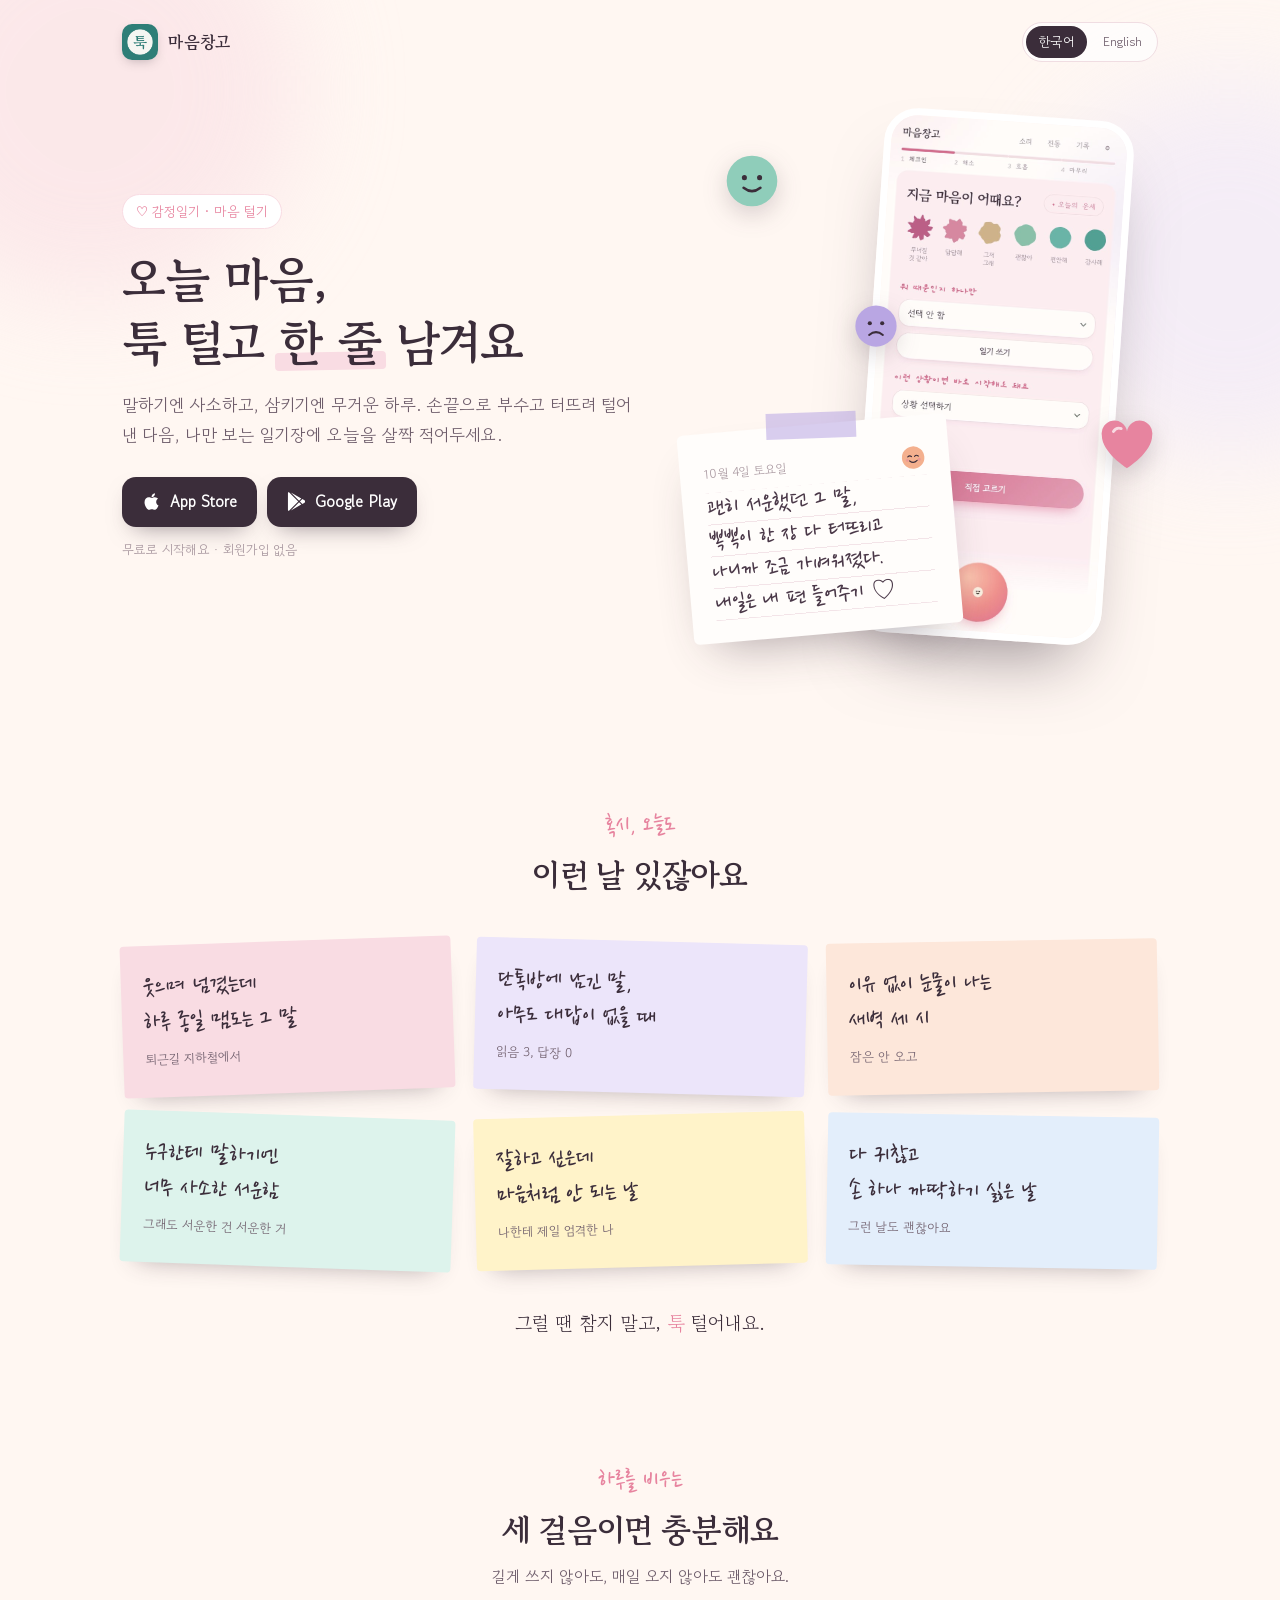
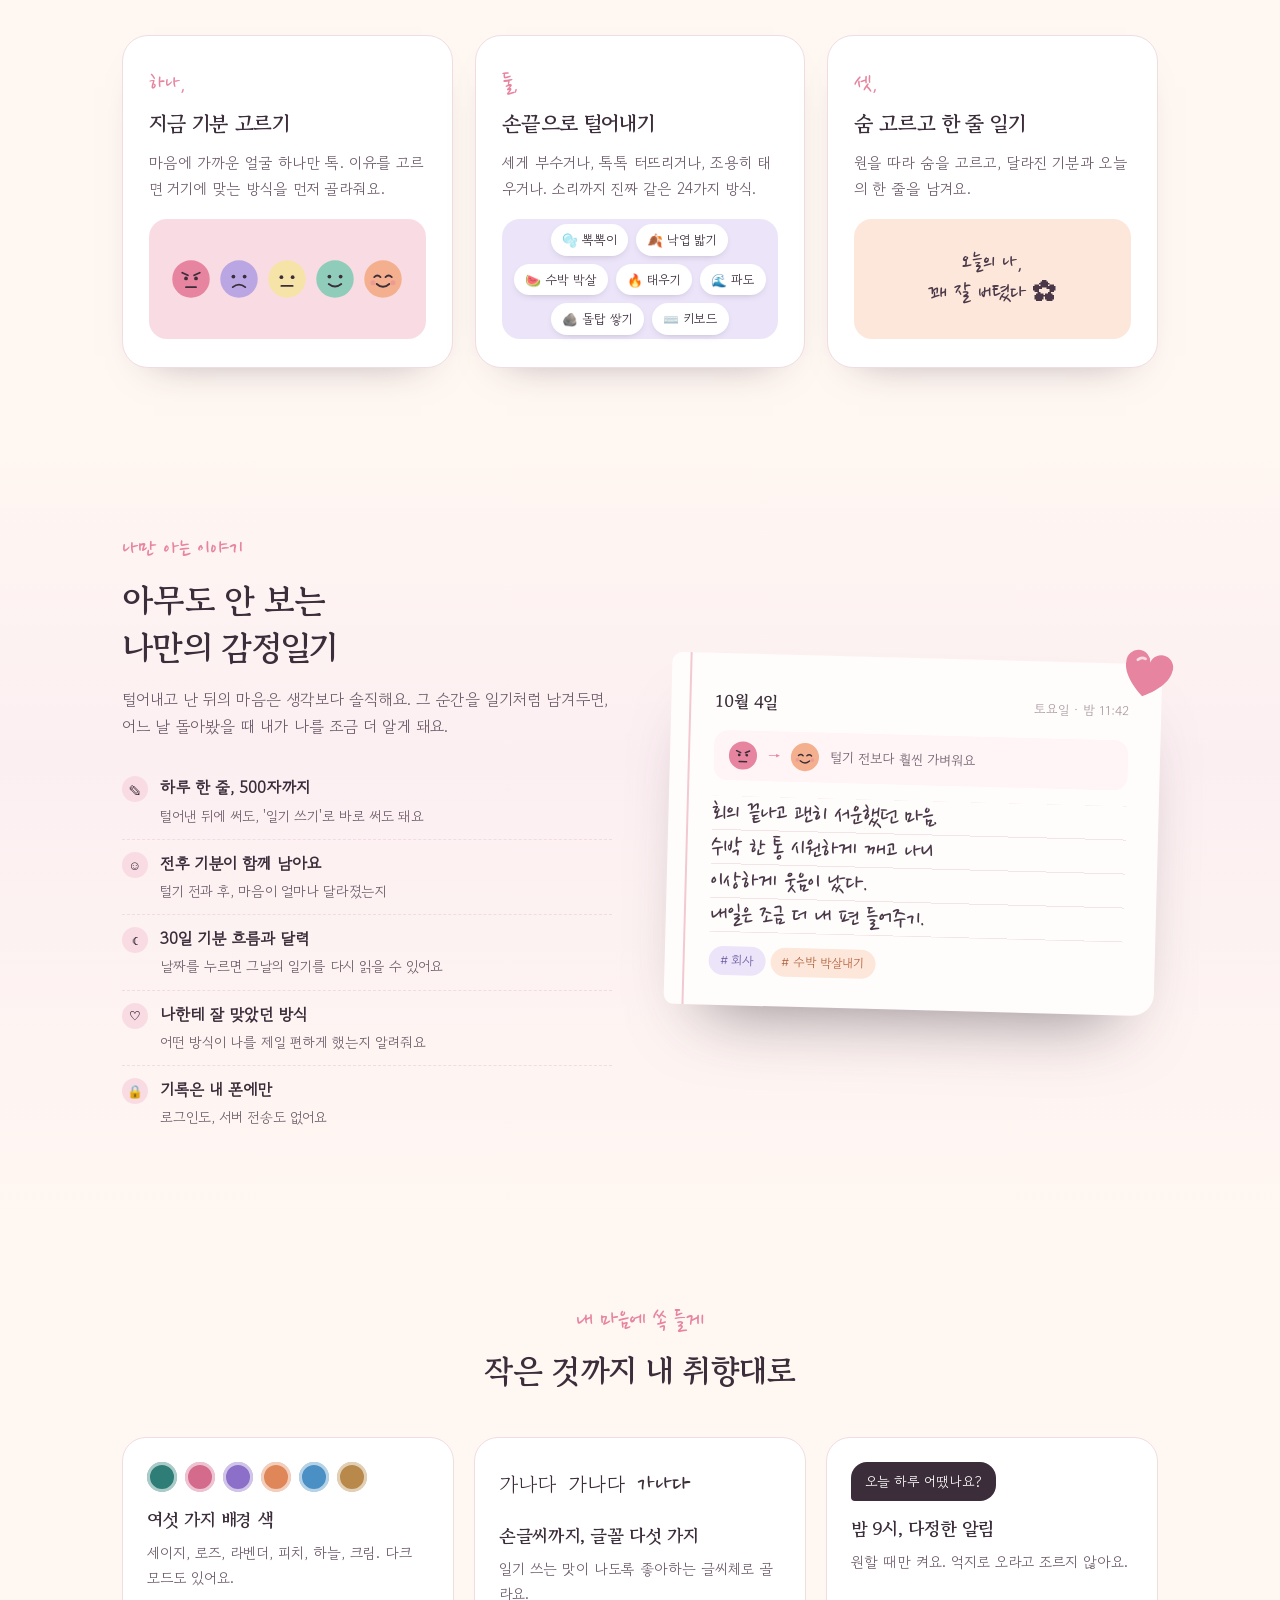
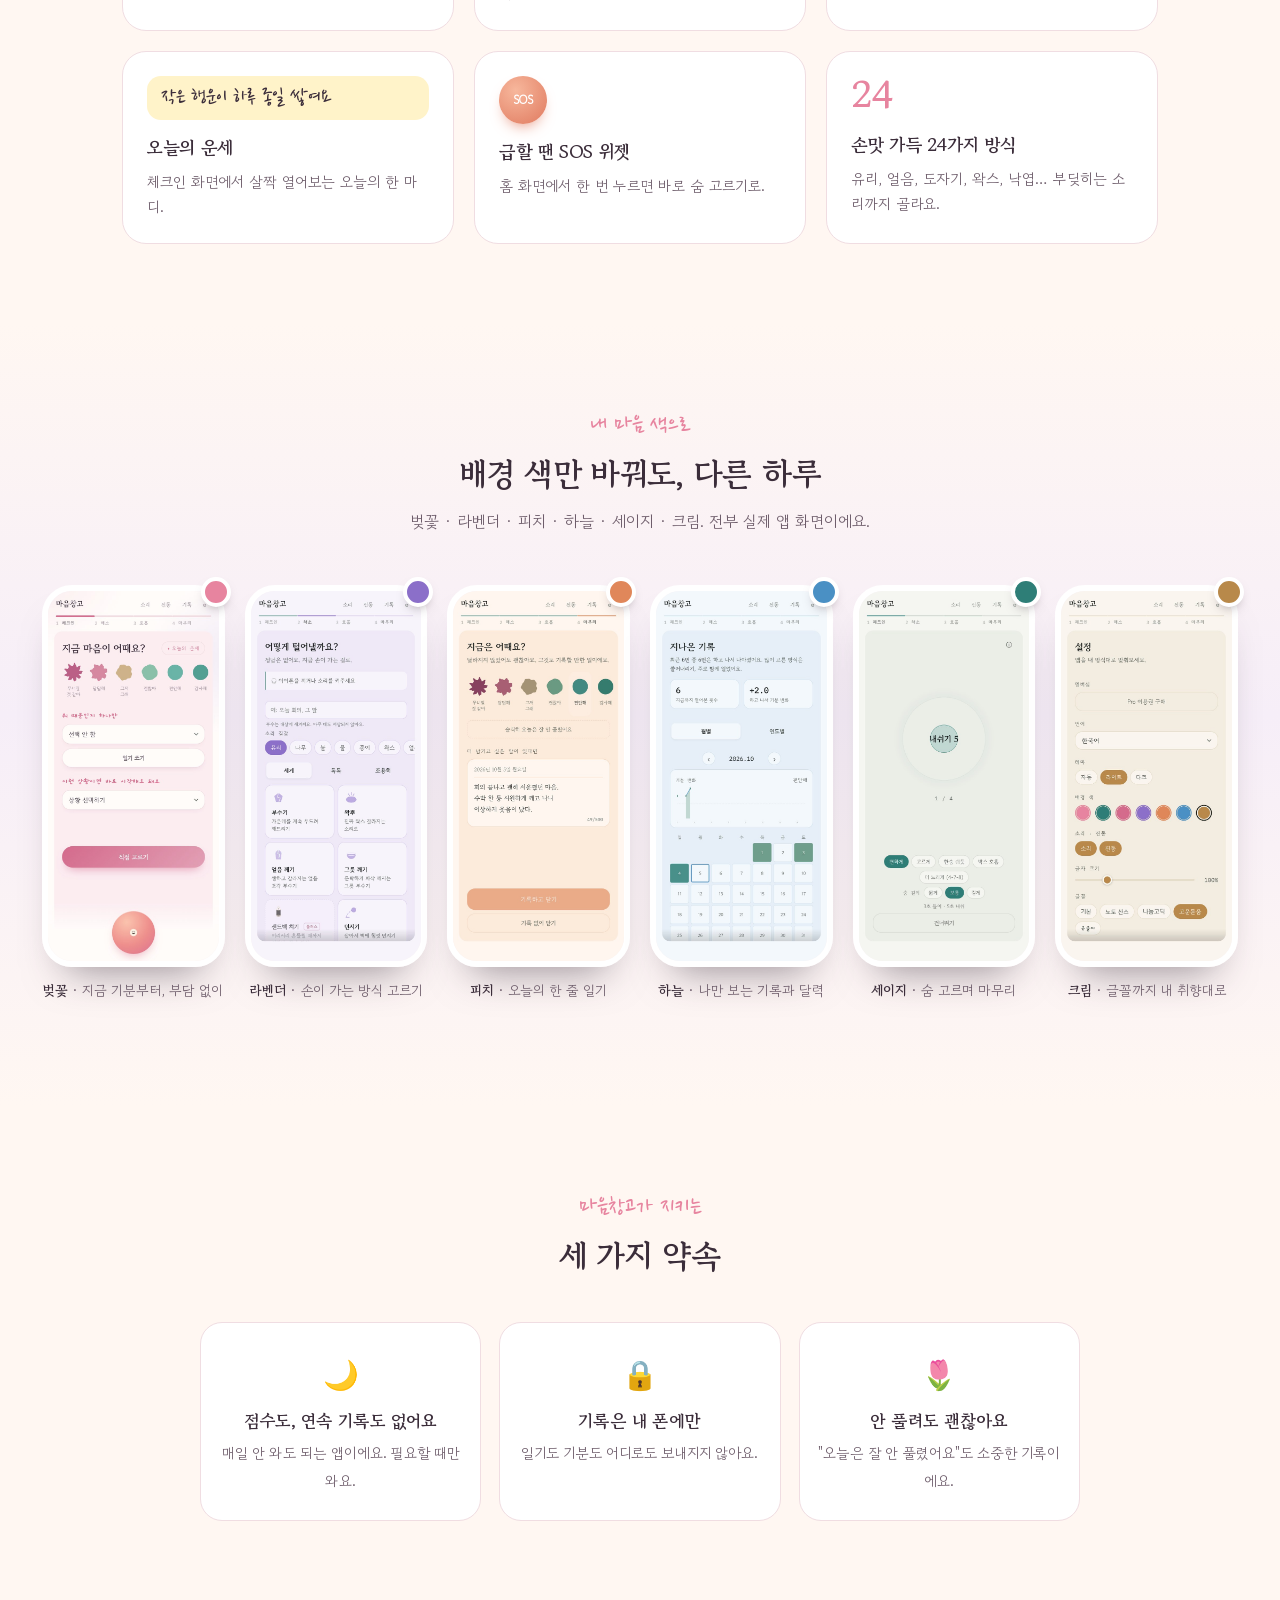
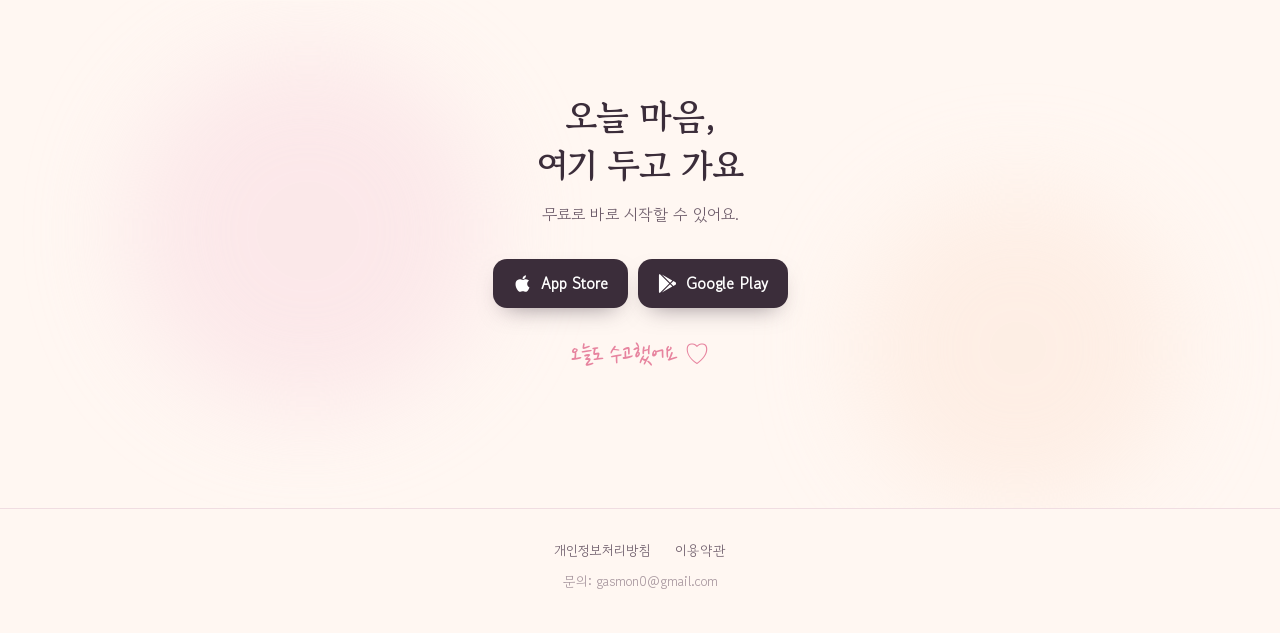
==== index.html @ 2da03daa "Show real app screens in each of the six color themes Replaces the old dark screenshots (which still" ====
<!doctype html>
<html lang="ko">
<head>
<meta charset="utf-8">
<meta name="viewport" content="width=device-width, initial-scale=1">
<title>마음창고 - 감정일기 · 스트레스 해소 앱 | 털어내고 한 줄 남기기</title>
<meta name="description" content="오늘 쌓인 마음, 손끝으로 툭 털어내고 감정일기 한 줄로 남겨요. 부수고 터뜨리는 24가지 해소 방식, 호흡 명상, 나만 보는 감정일기까지. 기록은 내 폰에만 저장돼요.">
<meta name="keywords" content="감정일기,감정 일기 앱,일기 앱,마음일기,기분 기록,스트레스 해소,스트레스 해소 앱,화풀이,불안 완화,멘탈케어,마음챙김,호흡 명상,ASMR,힐링 앱,mood journal,stress relief">
<link rel="canonical" href="https://jeongplanet.github.io/">
<link rel="alternate" hreflang="ko" href="https://jeongplanet.github.io/">
<link rel="alternate" hreflang="en" href="https://jeongplanet.github.io/en/">
<link rel="alternate" hreflang="x-default" href="https://jeongplanet.github.io/">
<meta property="og:title" content="마음창고 - 오늘 마음, 툭 털고 한 줄 남겨요">
<meta property="og:description" content="부수고 터뜨리며 털어내고, 감정일기 한 줄로 마무리하는 나만의 마음 정리 앱.">
<meta property="og:image" content="https://jeongplanet.github.io/assets/icon.png">
<meta property="og:type" content="website">
<meta property="og:url" content="https://jeongplanet.github.io/">
<meta property="og:locale" content="ko_KR">
<meta name="twitter:card" content="summary_large_image">
<meta name="twitter:title" content="마음창고 - 감정일기 · 스트레스 해소 앱">
<meta name="twitter:description" content="오늘 마음, 툭 털고 한 줄 남겨요.">
<meta name="twitter:image" content="https://jeongplanet.github.io/assets/icon.png">
<meta name="theme-color" content="#FFF7F2">
<link rel="icon" href="assets/icon.png">
<script type="application/ld+json">
{
  "@context": "https://schema.org",
  "@type": "MobileApplication",
  "name": "마음창고",
  "alternateName": ["툭 - 하고 털기", "Emotion Vault"],
  "url": "https://jeongplanet.github.io/",
  "description": "부수기·터뜨리기·호흡으로 쌓인 마음을 털어내고, 감정일기로 하루를 정리하는 앱. 기록은 기기에만 저장돼요.",
  "applicationCategory": "HealthApplication",
  "operatingSystem": "iOS, Android",
  "image": "https://jeongplanet.github.io/assets/icon.png",
  "offers": { "@type": "Offer", "price": "0", "priceCurrency": "KRW" }
}
</script>
<link rel="preconnect" href="https://fonts.googleapis.com">
<link rel="preconnect" href="https://fonts.gstatic.com" crossorigin>
<link href="https://fonts.googleapis.com/css2?family=Gowun+Batang:wght@400;700&family=Gowun+Dodum&family=Nanum+Pen+Script&display=swap" rel="stylesheet">
<link rel="stylesheet" href="assets/site.css">
</head>
<body>

<svg width="0" height="0" style="position:absolute" aria-hidden="true">
  <defs>
    <symbol id="f-sad" viewBox="0 0 64 64"><circle cx="32" cy="32" r="30" fill="#B9A6E3"/><circle cx="23" cy="28" r="3" fill="#3B2D3A"/><circle cx="41" cy="28" r="3" fill="#3B2D3A"/><path d="M22 45q10-8 20 0" stroke="#3B2D3A" stroke-width="3" fill="none" stroke-linecap="round"/></symbol>
    <symbol id="f-angry" viewBox="0 0 64 64"><circle cx="32" cy="32" r="30" fill="#E7849F"/><path d="M18 22l9 4M46 22l-9 4" stroke="#3B2D3A" stroke-width="3" stroke-linecap="round"/><circle cx="24" cy="31" r="3" fill="#3B2D3A"/><circle cx="40" cy="31" r="3" fill="#3B2D3A"/><path d="M24 45h16" stroke="#3B2D3A" stroke-width="3" stroke-linecap="round"/></symbol>
    <symbol id="f-meh" viewBox="0 0 64 64"><circle cx="32" cy="32" r="30" fill="#F6E3A7"/><circle cx="23" cy="29" r="3" fill="#3B2D3A"/><circle cx="41" cy="29" r="3" fill="#3B2D3A"/><path d="M23 43h18" stroke="#3B2D3A" stroke-width="3" stroke-linecap="round"/></symbol>
    <symbol id="f-ok" viewBox="0 0 64 64"><circle cx="32" cy="32" r="30" fill="#8FCDBA"/><circle cx="23" cy="28" r="3" fill="#3B2D3A"/><circle cx="41" cy="28" r="3" fill="#3B2D3A"/><path d="M22 40q10 8 20 0" stroke="#3B2D3A" stroke-width="3" fill="none" stroke-linecap="round"/></symbol>
    <symbol id="f-calm" viewBox="0 0 64 64"><circle cx="32" cy="32" r="30" fill="#F4B08E"/><path d="M18 29q5-5 10 0M36 29q5-5 10 0" stroke="#3B2D3A" stroke-width="3" fill="none" stroke-linecap="round"/><path d="M22 40q10 9 20 0" stroke="#3B2D3A" stroke-width="3" fill="none" stroke-linecap="round"/><circle cx="16" cy="38" r="4" fill="#E7849F" opacity=".5"/><circle cx="48" cy="38" r="4" fill="#E7849F" opacity=".5"/></symbol>
    <symbol id="heart" viewBox="0 0 64 64"><path d="M32 56S6 40 6 22a13 13 0 0 1 26-4 13 13 0 0 1 26 4c0 18-26 34-26 34z" fill="#E7849F"/><path d="M18 18a7 7 0 0 1 8-3" stroke="#fff" stroke-width="3" fill="none" stroke-linecap="round" opacity=".7"/></symbol>
  </defs>
</svg>

<span class="blob" style="width:420px;height:420px;background:#F9DCE3;top:-120px;left:-120px"></span>
<span class="blob" style="width:380px;height:380px;background:#ECE5FA;top:80px;right:-140px"></span>

<header class="top wrap">
  <img src="assets/icon.png" alt="마음창고 아이콘">
  <span>마음창고</span>
  <nav class="langs">
    <a class="on" href="/">한국어</a>
    <a href="/en/">English</a>
  </nav>
</header>

<section class="hero">
  <div class="wrap">
    <div>
      <span class="eyebrow">♡ 감정일기 · 마음 털기</span>
      <h1>오늘 마음,<br>툭 털고 <em>한 줄</em> 남겨요</h1>
      <p class="sub">말하기엔 사소하고, 삼키기엔 무거운 하루. 손끝으로 부수고 터뜨려 털어낸 다음, 나만 보는 일기장에 오늘을 살짝 적어두세요.</p>
      <div class="badges">
        <a class="badge" href="https://apps.apple.com/app/id6814043279" target="_blank" rel="noopener">
          <svg viewBox="0 0 384 512" fill="currentColor"><path d="M318.7 268.7c-.2-36.7 16.4-64.4 50-84.8-18.8-26.9-47.2-41.7-84.7-44.6-35.5-2.8-74.3 20.7-88.5 20.7-15 0-49.4-19.7-76.4-19.7C63.3 141.2 4 184.8 4 273.5q0 39.3 14.4 81.2c12.8 36.7 59 126.7 107.2 125.2 25.2-.6 43-17.9 75.8-17.9 31.8 0 48.3 17.9 76.4 17.9 48.6-.7 90.4-82.5 102.6-119.3-65.2-30.7-61.7-90-61.7-91.9zm-56.6-164.2c27.3-32.4 24.8-61.9 24-72.5-24.1 1.4-52 16.4-67.9 34.9-17.5 19.8-27.8 44.3-25.6 71.9 26.1 2 49.9-11.4 69.5-34.3z"/></svg>
          App Store
        </a>
        <a class="badge" href="https://play.google.com/store/apps/details?id=com.hesoapp.tuk" target="_blank" rel="noopener">
          <svg viewBox="0 0 512 512" fill="currentColor"><path d="M325.3 234.3L104.6 13l280.8 161.2-60.1 60.1zM47 0C34 6.8 25.3 19.2 25.3 35.3v441.3c0 16.1 8.7 28.5 21.7 35.3l256.6-256L47 0zm425.2 225.6l-58.9-34.1-65.7 64.5 65.7 64.5 60-34.1c17.7-11.7 17.7-49.6-1.1-60.8zM104.6 499l280.8-161.2-60.1-60.1L104.6 499z"/></svg>
          Google Play
        </a>
      </div>
      <p class="free">무료로 시작해요 · 회원가입 없음</p>
    </div>
    <div class="stage" aria-hidden="true">
      <div class="phone"><img src="assets/pal-blossom.jpg" alt="" loading="eager"></div>
      <div class="paper">
        <div class="date"><span>10월 4일 토요일</span><svg width="24" height="24"><use href="#f-calm"/></svg></div>
        <div class="hand">괜히 서운했던 그 말,<br>뽁뽁이 한 장 다 터뜨리고<br>나니까 조금 가벼워졌다.<br>내일은 내 편 들어주기 ♡</div>
      </div>
      <svg class="sticker s1"><use href="#heart"/></svg>
      <svg class="sticker s2"><use href="#f-ok"/></svg>
      <svg class="sticker s3"><use href="#f-sad"/></svg>
    </div>
  </div>
</section>

<section class="sec">
  <div class="wrap">
    <div class="sec-head reveal">
      <span class="kicker">혹시, 오늘도</span>
      <h2>이런 날 있잖아요</h2>
    </div>
    <div class="notes">
      <div class="note reveal">웃으며 넘겼는데<br>하루 종일 맴도는 그 말<small>퇴근길 지하철에서</small></div>
      <div class="note reveal">단톡방에 남긴 말,<br>아무도 대답이 없을 때<small>읽음 3, 답장 0</small></div>
      <div class="note reveal">이유 없이 눈물이 나는<br>새벽 세 시<small>잠은 안 오고</small></div>
      <div class="note reveal">누구한테 말하기엔<br>너무 사소한 서운함<small>그래도 서운한 건 서운한 거</small></div>
      <div class="note reveal">잘하고 싶은데<br>마음처럼 안 되는 날<small>나한테 제일 엄격한 나</small></div>
      <div class="note reveal">다 귀찮고<br>손 하나 까딱하기 싫은 날<small>그런 날도 괜찮아요</small></div>
    </div>
    <p class="notes-after reveal">그럴 땐 참지 말고, <em>툭</em> 털어내요.</p>
  </div>
</section>

<section class="sec tight">
  <div class="wrap">
    <div class="sec-head reveal">
      <span class="kicker">하루를 비우는</span>
      <h2>세 걸음이면 충분해요</h2>
      <p>길게 쓰지 않아도, 매일 오지 않아도 괜찮아요.</p>
    </div>
    <div class="steps">
      <div class="step reveal">
        <span class="no">하나,</span>
        <h3>지금 기분 고르기</h3>
        <p>마음에 가까운 얼굴 하나만 톡. 이유를 고르면 거기에 맞는 방식을 먼저 골라줘요.</p>
        <div class="vis moods">
          <svg><use href="#f-angry"/></svg><svg><use href="#f-sad"/></svg><svg><use href="#f-meh"/></svg><svg><use href="#f-ok"/></svg><svg><use href="#f-calm"/></svg>
        </div>
      </div>
      <div class="step reveal">
        <span class="no">둘,</span>
        <h3>손끝으로 털어내기</h3>
        <p>세게 부수거나, 톡톡 터뜨리거나, 조용히 태우거나. 소리까지 진짜 같은 24가지 방식.</p>
        <div class="vis modes">
          <span class="chip">🫧 뽁뽁이</span><span class="chip">🍂 낙엽 밟기</span><span class="chip">🍉 수박 박살</span><span class="chip">🔥 태우기</span><span class="chip">🌊 파도</span><span class="chip">🪨 돌탑 쌓기</span><span class="chip">⌨️ 키보드</span>
        </div>
      </div>
      <div class="step reveal">
        <span class="no">셋,</span>
        <h3>숨 고르고 한 줄 일기</h3>
        <p>원을 따라 숨을 고르고, 달라진 기분과 오늘의 한 줄을 남겨요.</p>
        <div class="vis write">오늘의 나,<br>꽤 잘 버텼다 ✿</div>
      </div>
    </div>
  </div>
</section>

<section class="sec diary">
  <div class="wrap">
    <div class="reveal">
      <span class="kicker">나만 아는 이야기</span>
      <h2>아무도 안 보는<br>나만의 감정일기</h2>
      <p class="lead">털어내고 난 뒤의 마음은 생각보다 솔직해요. 그 순간을 일기처럼 남겨두면, 어느 날 돌아봤을 때 내가 나를 조금 더 알게 돼요.</p>
      <ul class="checks">
        <li><i>✎</i><div><b>하루 한 줄, 500자까지</b><span>털어낸 뒤에 써도, '일기 쓰기'로 바로 써도 돼요</span></div></li>
        <li><i>☺</i><div><b>전후 기분이 함께 남아요</b><span>털기 전과 후, 마음이 얼마나 달라졌는지</span></div></li>
        <li><i>☾</i><div><b>30일 기분 흐름과 달력</b><span>날짜를 누르면 그날의 일기를 다시 읽을 수 있어요</span></div></li>
        <li><i>♡</i><div><b>나한테 잘 맞았던 방식</b><span>어떤 방식이 나를 제일 편하게 했는지 알려줘요</span></div></li>
        <li><i>🔒</i><div><b>기록은 내 폰에만</b><span>로그인도, 서버 전송도 없어요</span></div></li>
      </ul>
    </div>
    <div class="reveal">
      <div class="book">
        <svg class="heart"><use href="#heart"/></svg>
        <div class="bh"><span class="d">10월 4일</span><span class="w">토요일 · 밤 11:42</span></div>
        <div class="moodflow"><svg><use href="#f-angry"/></svg><span class="arrow">→</span><svg><use href="#f-calm"/></svg><span>털기 전보다 훨씬 가벼워요</span></div>
        <div class="hand">회의 끝나고 괜히 서운했던 마음.<br>수박 한 통 시원하게 깨고 나니<br>이상하게 웃음이 났다.<br>내일은 조금 더 내 편 들어주기.</div>
        <span class="tag"># 회사</span> <span class="tag peach"># 수박 박살내기</span>
      </div>
    </div>
  </div>
</section>

<section class="sec">
  <div class="wrap">
    <div class="sec-head reveal">
      <span class="kicker">내 마음에 쏙 들게</span>
      <h2>작은 것까지 내 취향대로</h2>
    </div>
    <div class="likes">
      <div class="like reveal">
        <div class="swatches"><i style="background:#2E7E77"></i><i style="background:#D46A8C"></i><i style="background:#8B6FC9"></i><i style="background:#E0875A"></i><i style="background:#4A90C4"></i><i style="background:#B8894A"></i></div>
        <h3>여섯 가지 배경 색</h3><p>세이지, 로즈, 라벤더, 피치, 하늘, 크림. 다크 모드도 있어요.</p>
      </div>
      <div class="like reveal">
        <div class="fonts"><span>가나다</span><span>가나다</span><span>가나다</span></div>
        <h3>손글씨까지, 글꼴 다섯 가지</h3><p>일기 쓰는 맛이 나도록 좋아하는 글씨체로 골라요.</p>
      </div>
      <div class="like reveal">
        <span class="bubble">오늘 하루 어땠나요?</span>
        <h3>밤 9시, 다정한 알림</h3><p>원할 때만 켜요. 억지로 오라고 조르지 않아요.</p>
      </div>
      <div class="like reveal">
        <div class="fortune">작은 행운이 하루 종일 쌓여요</div>
        <h3>오늘의 운세</h3><p>체크인 화면에서 살짝 열어보는 오늘의 한 마디.</p>
      </div>
      <div class="like reveal">
        <span class="sos">SOS</span>
        <h3>급할 땐 SOS 위젯</h3><p>홈 화면에서 한 번 누르면 바로 숨 고르기로.</p>
      </div>
      <div class="like reveal">
        <span class="modecount">24</span>
        <h3>손맛 가득 24가지 방식</h3><p>유리, 얼음, 도자기, 왁스, 낙엽… 부딪히는 소리까지 골라요.</p>
      </div>
    </div>
  </div>
</section>

<section class="sec palettes">
  <div class="wrap">
    <div class="sec-head reveal">
      <span class="kicker">내 마음 색으로</span>
      <h2>배경 색만 바꿔도, 다른 하루</h2>
      <p>벚꽃 · 라벤더 · 피치 · 하늘 · 세이지 · 크림. 전부 실제 앱 화면이에요.</p>
    </div>
  </div>
  <div class="shots">
    <figure><span class="dot" style="background:#E7849F"></span><img src="assets/pal-blossom.jpg" alt="벚꽃 테마 - 체크인 화면" loading="lazy"><figcaption><b>벚꽃</b> · 지금 기분부터, 부담 없이</figcaption></figure>
    <figure><span class="dot" style="background:#8B6FC9"></span><img src="assets/pal-lavender.jpg" alt="라벤더 테마 - 해소 방식 고르기" loading="lazy"><figcaption><b>라벤더</b> · 손이 가는 방식 고르기</figcaption></figure>
    <figure><span class="dot" style="background:#E0875A"></span><img src="assets/pal-peach.jpg" alt="피치 테마 - 마무리 일기" loading="lazy"><figcaption><b>피치</b> · 오늘의 한 줄 일기</figcaption></figure>
    <figure><span class="dot" style="background:#4A90C4"></span><img src="assets/pal-sky.jpg" alt="하늘 테마 - 지나온 기록" loading="lazy"><figcaption><b>하늘</b> · 나만 보는 기록과 달력</figcaption></figure>
    <figure><span class="dot" style="background:#2E7E77"></span><img src="assets/pal-sage.jpg" alt="세이지 테마 - 숨 고르기" loading="lazy"><figcaption><b>세이지</b> · 숨 고르며 마무리</figcaption></figure>
    <figure><span class="dot" style="background:#B8894A"></span><img src="assets/pal-cream.jpg" alt="크림 테마 - 설정" loading="lazy"><figcaption><b>크림</b> · 글꼴까지 내 취향대로</figcaption></figure>
  </div>
</section>

<section class="sec">
  <div class="wrap">
    <div class="sec-head reveal">
      <span class="kicker">마음창고가 지키는</span>
      <h2>세 가지 약속</h2>
    </div>
    <div class="promise">
      <div class="reveal"><div class="ic">🌙</div><b>점수도, 연속 기록도 없어요</b><span>매일 안 와도 되는 앱이에요. 필요할 때만 와요.</span></div>
      <div class="reveal"><div class="ic">🔒</div><b>기록은 내 폰에만</b><span>일기도 기분도 어디로도 보내지지 않아요.</span></div>
      <div class="reveal"><div class="ic">🌷</div><b>안 풀려도 괜찮아요</b><span>"오늘은 잘 안 풀렸어요"도 소중한 기록이에요.</span></div>
    </div>
  </div>
</section>

<section class="cta">
  <span class="blob" style="width:360px;height:360px;background:#F9DCE3;left:10%;top:10%"></span>
  <span class="blob" style="width:320px;height:320px;background:#FDE7DA;right:8%;bottom:0"></span>
  <div class="wrap">
    <h2 class="reveal">오늘 마음,<br>여기 두고 가요</h2>
    <p class="reveal">무료로 바로 시작할 수 있어요.</p>
    <div class="badges reveal">
      <a class="badge" href="https://apps.apple.com/app/id6814043279" target="_blank" rel="noopener">
        <svg viewBox="0 0 384 512" fill="currentColor"><path d="M318.7 268.7c-.2-36.7 16.4-64.4 50-84.8-18.8-26.9-47.2-41.7-84.7-44.6-35.5-2.8-74.3 20.7-88.5 20.7-15 0-49.4-19.7-76.4-19.7C63.3 141.2 4 184.8 4 273.5q0 39.3 14.4 81.2c12.8 36.7 59 126.7 107.2 125.2 25.2-.6 43-17.9 75.8-17.9 31.8 0 48.3 17.9 76.4 17.9 48.6-.7 90.4-82.5 102.6-119.3-65.2-30.7-61.7-90-61.7-91.9zm-56.6-164.2c27.3-32.4 24.8-61.9 24-72.5-24.1 1.4-52 16.4-67.9 34.9-17.5 19.8-27.8 44.3-25.6 71.9 26.1 2 49.9-11.4 69.5-34.3z"/></svg>
        App Store
      </a>
      <a class="badge" href="https://play.google.com/store/apps/details?id=com.hesoapp.tuk" target="_blank" rel="noopener">
        <svg viewBox="0 0 512 512" fill="currentColor"><path d="M325.3 234.3L104.6 13l280.8 161.2-60.1 60.1zM47 0C34 6.8 25.3 19.2 25.3 35.3v441.3c0 16.1 8.7 28.5 21.7 35.3l256.6-256L47 0zm425.2 225.6l-58.9-34.1-65.7 64.5 65.7 64.5 60-34.1c17.7-11.7 17.7-49.6-1.1-60.8zM104.6 499l280.8-161.2-60.1-60.1L104.6 499z"/></svg>
        Google Play
      </a>
    </div>
    <p class="hand reveal">오늘도 수고했어요 ♡</p>
  </div>
</section>

<footer>
  <div class="flinks">
    <a href="https://pollen-witch-f01.notion.site/3d0eb9661eb780e7a5b0df65c54f6725">개인정보처리방침</a>
    <a href="https://www.apple.com/legal/internet-services/itunes/dev/stdeula/">이용약관</a>
  </div>
  문의: gasmon0@gmail.com
</footer>

<script src="assets/site.js"></script>
</body>
</html>
---- assets/site.css ----
:root{
  --bg:#FFF7F2; --paper:#FFFDFB; --ink:#3B2D3A; --ink-2:#6E5D6B; --haze:#A8979F;
  --rose:#E7849F; --rose-soft:#F9DCE3; --lav-soft:#ECE5FA;
  --peach-soft:#FDE7DA; --mint-soft:#DDF3EC; --line:#F0DDE2;
  --serif:"Gowun Batang",serif; --sans:"Gowun Dodum",-apple-system,"Apple SD Gothic Neo",sans-serif; --pen:"Nanum Pen Script",cursive;
}
*{box-sizing:border-box}
html{scroll-behavior:smooth}
body{margin:0; background:var(--bg); color:var(--ink); font-family:var(--sans); line-height:1.7; overflow-x:hidden; -webkit-font-smoothing:antialiased}
img{max-width:100%}
.wrap{position:relative; z-index:1; max-width:1080px; margin:0 auto; padding:0 22px}
h1,h2,h3{font-family:var(--serif); letter-spacing:-.02em; margin:0}
em{font-style:normal}

.blob{position:absolute; border-radius:50%; filter:blur(50px); opacity:.55; pointer-events:none; z-index:0}

header.top{z-index:2; display:flex; align-items:center; gap:10px; padding-top:22px; padding-bottom:22px}
header.top img{width:36px; height:36px; border-radius:10px; box-shadow:0 4px 12px -4px rgba(59,45,58,.35)}
header.top span{font-family:var(--serif); font-weight:700; font-size:1.05rem}
header.top .langs{margin-left:auto; display:flex; gap:4px; background:rgba(255,255,255,.7); border:1px solid var(--line); border-radius:99px; padding:3px}
header.top .langs a{color:var(--ink-2); text-decoration:none; font-size:.82rem; padding:5px 12px; border-radius:99px}
header.top .langs a.on{background:var(--ink); color:#fff}

/* 히어로 */
.hero{position:relative; padding:30px 0 70px}
.hero .wrap{display:grid; grid-template-columns:1.05fr .95fr; gap:40px; align-items:center}
.eyebrow{display:inline-flex; gap:6px; align-items:center; font-size:.85rem; color:var(--rose); background:#fff; border:1px solid var(--rose-soft); padding:5px 13px; border-radius:99px; margin-bottom:18px}
.hero h1{font-size:3rem; line-height:1.3; margin-bottom:18px}
.hero h1 em{position:relative; z-index:0; white-space:nowrap}
.hero h1 em::after{content:""; position:absolute; left:-4px; right:-4px; bottom:.12em; height:.38em; background:var(--rose-soft); z-index:-1; border-radius:4px; transform:rotate(-1deg)}
.hero p.sub{font-size:1.08rem; color:var(--ink-2); margin:0 0 28px; max-width:30em}
.badges{display:flex; gap:10px; flex-wrap:wrap}
.badge{display:inline-flex; align-items:center; gap:9px; background:var(--ink); color:#fff; padding:12px 20px; border-radius:14px; text-decoration:none; font-weight:600; font-size:.95rem; box-shadow:0 10px 24px -12px rgba(59,45,58,.6); transition:transform .15s}
.badge:hover{transform:translateY(-2px)}
.badge svg{width:19px; height:19px; flex:none}
.free{font-size:.82rem; color:var(--haze); margin-top:12px}

.stage{position:relative; height:540px}
.phone{position:absolute; right:40px; top:0; width:250px; border-radius:34px; overflow:hidden; border:7px solid #fff; box-shadow:0 40px 70px -30px rgba(59,45,58,.55); transform:rotate(4deg)}
.phone img{display:block; width:100%}
.paper{position:absolute; left:0; bottom:20px; width:270px; background-color:var(--paper); border-radius:6px; padding:30px 24px 22px; box-shadow:0 24px 50px -24px rgba(59,45,58,.45); transform:rotate(-5deg)}
.paper::before{content:""; position:absolute; top:-12px; left:50%; width:90px; height:26px; margin-left:-45px; background:rgba(185,166,227,.55); transform:rotate(3deg)}
.paper .date{font-size:.78rem; color:var(--haze); margin-bottom:6px; display:flex; justify-content:space-between; align-items:center}
.hand{font-family:var(--pen); color:#4A3848}
.paper .hand{font-size:1.55rem; line-height:32px; background-image:repeating-linear-gradient(transparent 0 31px, #F3E4E8 31px 32px)}
.sticker{position:absolute; width:62px; height:62px; filter:drop-shadow(0 8px 12px rgba(59,45,58,.2))}
.s1{right:0; top:300px; animation:bob 5s ease-in-out infinite}
.s2{left:40px; top:40px; width:54px; height:54px; animation:bob 6s ease-in-out infinite .8s}
.s3{right:260px; top:190px; width:44px; height:44px; animation:bob 7s ease-in-out infinite .3s}
@keyframes bob{0%,100%{transform:translateY(0) rotate(-4deg)} 50%{transform:translateY(-10px) rotate(4deg)}}

section{position:relative}
.sec{padding:80px 0}
.sec.tight{padding-top:20px}
.sec-head{text-align:center; max-width:640px; margin:0 auto 44px}
.kicker{font-family:var(--pen); font-size:1.6rem; color:var(--rose); display:block; margin-bottom:4px}
.sec-head h2{font-size:2rem; line-height:1.4}
.sec-head p{color:var(--ink-2); margin:12px 0 0}

/* 이런 날 */
.notes{display:grid; grid-template-columns:repeat(3,1fr); gap:22px}
.note{font-family:var(--pen); font-size:1.6rem; line-height:1.35; padding:26px 22px 30px; border-radius:4px; box-shadow:0 14px 26px -18px rgba(59,45,58,.45)}
.note:nth-child(1){background:var(--rose-soft); --r:-2deg}
.note:nth-child(2){background:var(--lav-soft); --r:1.5deg}
.note:nth-child(3){background:var(--peach-soft); --r:-1deg}
.note:nth-child(4){background:var(--mint-soft); --r:2deg}
.note:nth-child(5){background:#FFF3C9; --r:-1.5deg}
.note:nth-child(6){background:#E3EEFB; --r:1deg}
.note small{display:block; font-family:var(--sans); font-size:.8rem; color:var(--ink-2); margin-top:10px}
.notes-after{text-align:center; margin-top:40px; font-family:var(--serif); font-size:1.2rem}
.notes-after em{color:var(--rose)}

/* 세 걸음 */
.steps{display:grid; grid-template-columns:repeat(3,1fr); gap:22px}
.step{background:#fff; border:1px solid var(--line); border-radius:26px; padding:28px 26px; box-shadow:0 20px 40px -32px rgba(59,45,58,.5)}
.step .no{font-family:var(--pen); font-size:1.5rem; color:var(--rose)}
.step h3{font-size:1.3rem; margin:2px 0 8px}
.step p{color:var(--ink-2); font-size:.95rem; margin:0 0 18px}
.vis{height:120px; border-radius:18px; display:flex; align-items:center; justify-content:center; gap:8px; flex-wrap:wrap; padding:12px}
.vis.moods{background:var(--rose-soft)}
.vis.moods svg{width:40px; height:40px}
.vis.modes{background:var(--lav-soft); align-content:center}
.chip{font-size:.8rem; background:#fff; border-radius:99px; padding:5px 11px; color:var(--ink); box-shadow:0 3px 8px -5px rgba(59,45,58,.4)}
.vis.write{background:var(--peach-soft); font-family:var(--pen); font-size:1.5rem; color:#4A3848; text-align:center; line-height:1.3}

/* 일기 */
.diary{background:linear-gradient(180deg,var(--bg),#FCEFF2 40%,var(--bg))}
.diary .wrap{display:grid; grid-template-columns:1fr 1fr; gap:56px; align-items:center}
.diary h2{font-size:2.1rem; line-height:1.4; margin-bottom:16px}
.diary .lead{color:var(--ink-2); margin:0 0 24px}
.checks{list-style:none; padding:0; margin:0}
.checks li{display:flex; gap:12px; align-items:flex-start; padding:10px 0; border-bottom:1px dashed var(--line)}
.checks li:last-child{border:0}
.checks i{flex:none; width:26px; height:26px; border-radius:50%; background:var(--rose-soft); display:flex; align-items:center; justify-content:center; font-style:normal; font-size:.8rem; margin-top:2px}
.checks b{display:block; font-size:1rem}
.checks span{font-size:.88rem; color:var(--ink-2)}
.book{position:relative; background:var(--paper); border-radius:10px 22px 22px 10px; padding:34px 32px 30px 44px; box-shadow:0 40px 70px -40px rgba(59,45,58,.6); transform:rotate(1.5deg)}
.book::before{content:""; position:absolute; left:18px; top:0; bottom:0; width:2px; background:#F2C9D3}
.book .bh{display:flex; justify-content:space-between; align-items:center; margin-bottom:14px}
.book .bh .d{font-family:var(--serif); font-weight:700; font-size:1.05rem}
.book .bh .w{font-size:.8rem; color:var(--haze)}
.moodflow{display:flex; align-items:center; gap:10px; background:#FFF4F6; border-radius:14px; padding:10px 14px; margin-bottom:16px; font-size:.85rem; color:var(--ink-2)}
.moodflow svg{width:30px; height:30px; flex:none}
.moodflow .arrow{color:var(--rose)}
.book .hand{font-size:1.65rem; line-height:34px; background-image:repeating-linear-gradient(transparent 0 33px, #F3E4E8 33px 34px)}
.tag{display:inline-block; margin-top:14px; font-size:.78rem; background:var(--lav-soft); color:#6A58A0; border-radius:99px; padding:4px 11px}
.tag.peach{background:var(--peach-soft); color:#B0603C}
.book .heart{position:absolute; right:-14px; top:-18px; width:58px; height:58px; transform:rotate(12deg)}

/* 취향 */
.likes{display:grid; grid-template-columns:repeat(3,1fr); gap:20px}
.like{background:#fff; border:1px solid var(--line); border-radius:24px; padding:24px}
.like h3{font-size:1.12rem; margin:12px 0 6px}
.like p{margin:0; color:var(--ink-2); font-size:.92rem}
.swatches{display:flex; gap:8px}
.swatches i{width:30px; height:30px; border-radius:50%; box-shadow:inset 0 0 0 3px rgba(255,255,255,.6)}
.fonts{display:flex; gap:12px; align-items:baseline; font-size:1.3rem}
.fonts span:nth-child(1){font-family:var(--serif)}
.fonts span:nth-child(2){font-family:var(--sans)}
.fonts span:nth-child(3){font-family:var(--pen); font-size:1.7rem}
.bubble{display:inline-block; background:var(--ink); color:#fff; font-size:.85rem; border-radius:16px 16px 16px 4px; padding:8px 14px}
.fortune{font-family:var(--pen); font-size:1.35rem; background:#FFF3C9; border-radius:14px; padding:8px 14px; line-height:1.3}
.sos{display:inline-flex; width:48px; height:48px; border-radius:50%; align-items:center; justify-content:center; font-size:.72rem; font-weight:700; color:#fff; background:radial-gradient(circle at 35% 30%,#F7B79C,#E07A5F); box-shadow:0 8px 16px -8px #E07A5F}
.modecount{font-family:var(--serif); font-size:2.3rem; font-weight:700; color:var(--rose); line-height:1}

/* 밤 */
.night{background:#2B2238; color:#F6EEF3; overflow:hidden}
.night .sec-head h2{color:#fff}
.night .sec-head p{color:#CDBFD0}
.night .kicker{color:#F2B6C6}
.shots{position:relative; z-index:1; display:flex; gap:20px; overflow-x:auto; padding:6px 22px 24px; scroll-snap-type:x mandatory; justify-content:center}
.shots figure{flex:none; width:220px; margin:0; scroll-snap-align:center}
.shots img{display:block; width:100%; border-radius:26px; box-shadow:0 24px 40px -20px rgba(0,0,0,.7)}
.shots figcaption{text-align:center; font-size:.85rem; color:#CDBFD0; margin-top:12px}
.stars{position:absolute; inset:0; pointer-events:none; background-image:radial-gradient(1.5px 1.5px at 10% 20%,#fff8,transparent),radial-gradient(1px 1px at 30% 70%,#fff6,transparent),radial-gradient(1.5px 1.5px at 70% 15%,#fff8,transparent),radial-gradient(1px 1px at 85% 60%,#fff6,transparent),radial-gradient(1px 1px at 55% 40%,#fff5,transparent)}

/* 배경 색별 화면 */
.palettes{background:linear-gradient(180deg,var(--bg),#F6EEF8 50%,var(--bg))}
.palettes .shots figure{position:relative}
.palettes .shots img{box-shadow:0 26px 40px -24px rgba(59,45,58,.55); border:6px solid #fff; border-radius:30px}
.palettes .shots figcaption{color:var(--ink-2)}
.palettes .shots figcaption b{color:var(--ink); font-family:var(--serif)}
.palettes .dot{position:absolute; top:-8px; right:-6px; width:30px; height:30px; border-radius:50%; border:4px solid #fff; box-shadow:0 6px 12px -6px rgba(59,45,58,.5); z-index:1}
@media (min-width:1100px){ .palettes .shots{display:grid; grid-template-columns:repeat(6,1fr); max-width:1240px; margin:0 auto; overflow:visible} .palettes .shots figure{width:auto} }

/* 약속 */
.promise{display:grid; grid-template-columns:repeat(3,1fr); gap:18px; max-width:880px; margin:0 auto}
.promise > div{text-align:center; padding:26px 18px; border-radius:22px; background:#fff; border:1px solid var(--line)}
.promise .ic{font-size:1.8rem}
.promise b{display:block; font-family:var(--serif); font-size:1.08rem; margin:8px 0 4px}
.promise span{font-size:.9rem; color:var(--ink-2)}

.cta{text-align:center; padding:90px 0 100px; overflow:hidden}
.cta h2{font-size:2.2rem; line-height:1.4; margin-bottom:12px}
.cta p{color:var(--ink-2); margin:0 0 30px}
.cta .badges{justify-content:center}
.cta .hand{font-size:1.6rem; color:var(--rose); margin-top:26px}

footer{border-top:1px solid var(--line); padding:30px 22px 40px; text-align:center; color:var(--haze); font-size:.85rem}
footer a{color:var(--ink-2); text-decoration:none; margin:0 10px}
footer .flinks{margin-bottom:8px}

/* 스크롤 등장 -- 쪽지는 기울기(--r)를 유지한 채로 올라옴 */
.reveal{opacity:0; transform:translateY(24px) rotate(var(--r,0deg)); transition:opacity .8s ease, transform .8s ease}
.reveal.in{opacity:1; transform:rotate(var(--r,0deg))}
.no-js .reveal{opacity:1; transform:rotate(var(--r,0deg))}
@media (prefers-reduced-motion:reduce){ .reveal{opacity:1; transform:rotate(var(--r,0deg)); transition:none} .sticker{animation:none} }

@media (max-width:860px){
  .hero .wrap, .diary .wrap{grid-template-columns:1fr}
  .hero{text-align:center; padding-top:10px}
  .hero p.sub{margin-left:auto; margin-right:auto}
  .badges{justify-content:center}
  .hero h1{font-size:2.2rem}
  .stage{height:470px; max-width:400px; margin:0 auto; width:100%}
  .phone{width:210px; right:10px}
  .paper{width:230px; padding:26px 18px 18px}
  .paper .hand{font-size:1.35rem}
  .s3{right:200px}
  .steps, .likes, .promise{grid-template-columns:1fr}
  .notes{grid-template-columns:1fr 1fr; gap:14px}
  .note{font-size:1.2rem; padding:18px 14px 20px}
  .note small{font-size:.72rem}
  .sec{padding:60px 0}
  .sec-head h2, .diary h2{font-size:1.6rem}
  .cta h2{font-size:1.7rem}
  .book{transform:none; padding:28px 22px 24px 36px}
  .book .hand{font-size:1.45rem}
  .shots{justify-content:flex-start}
}
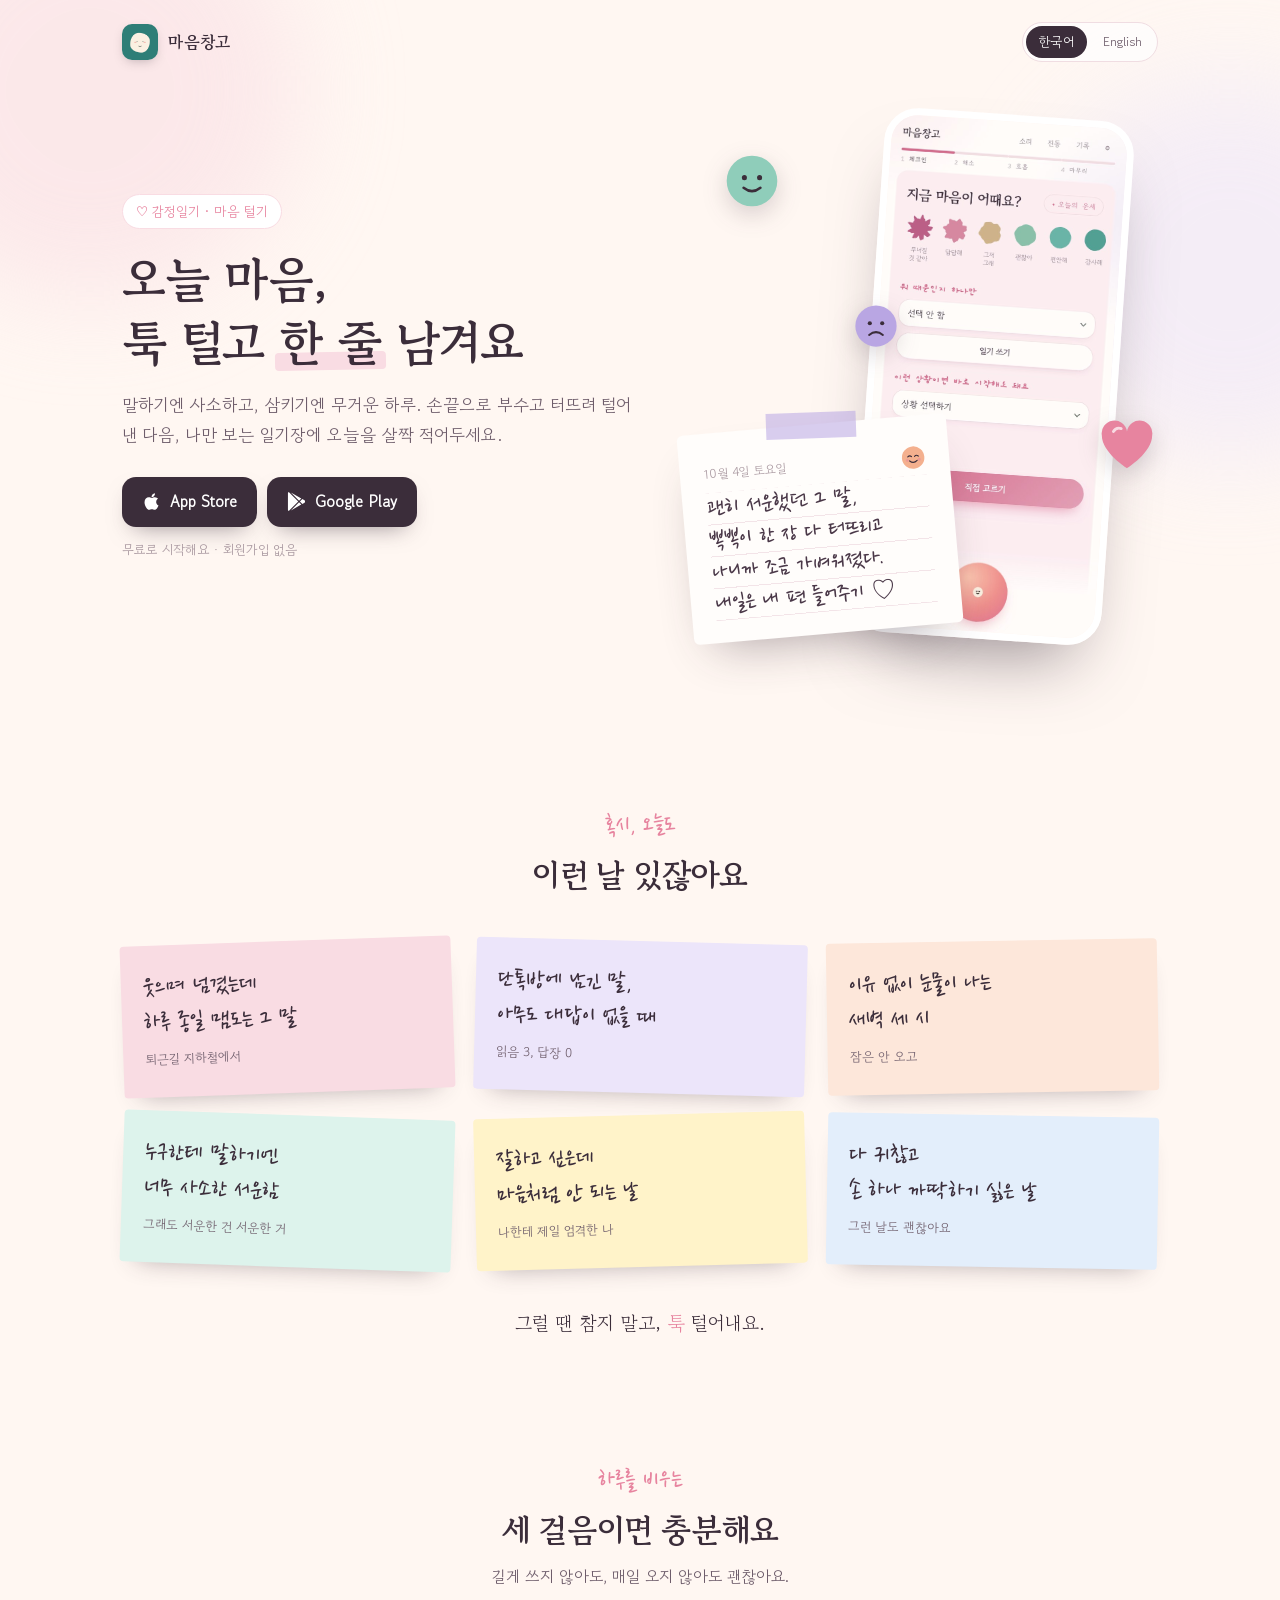
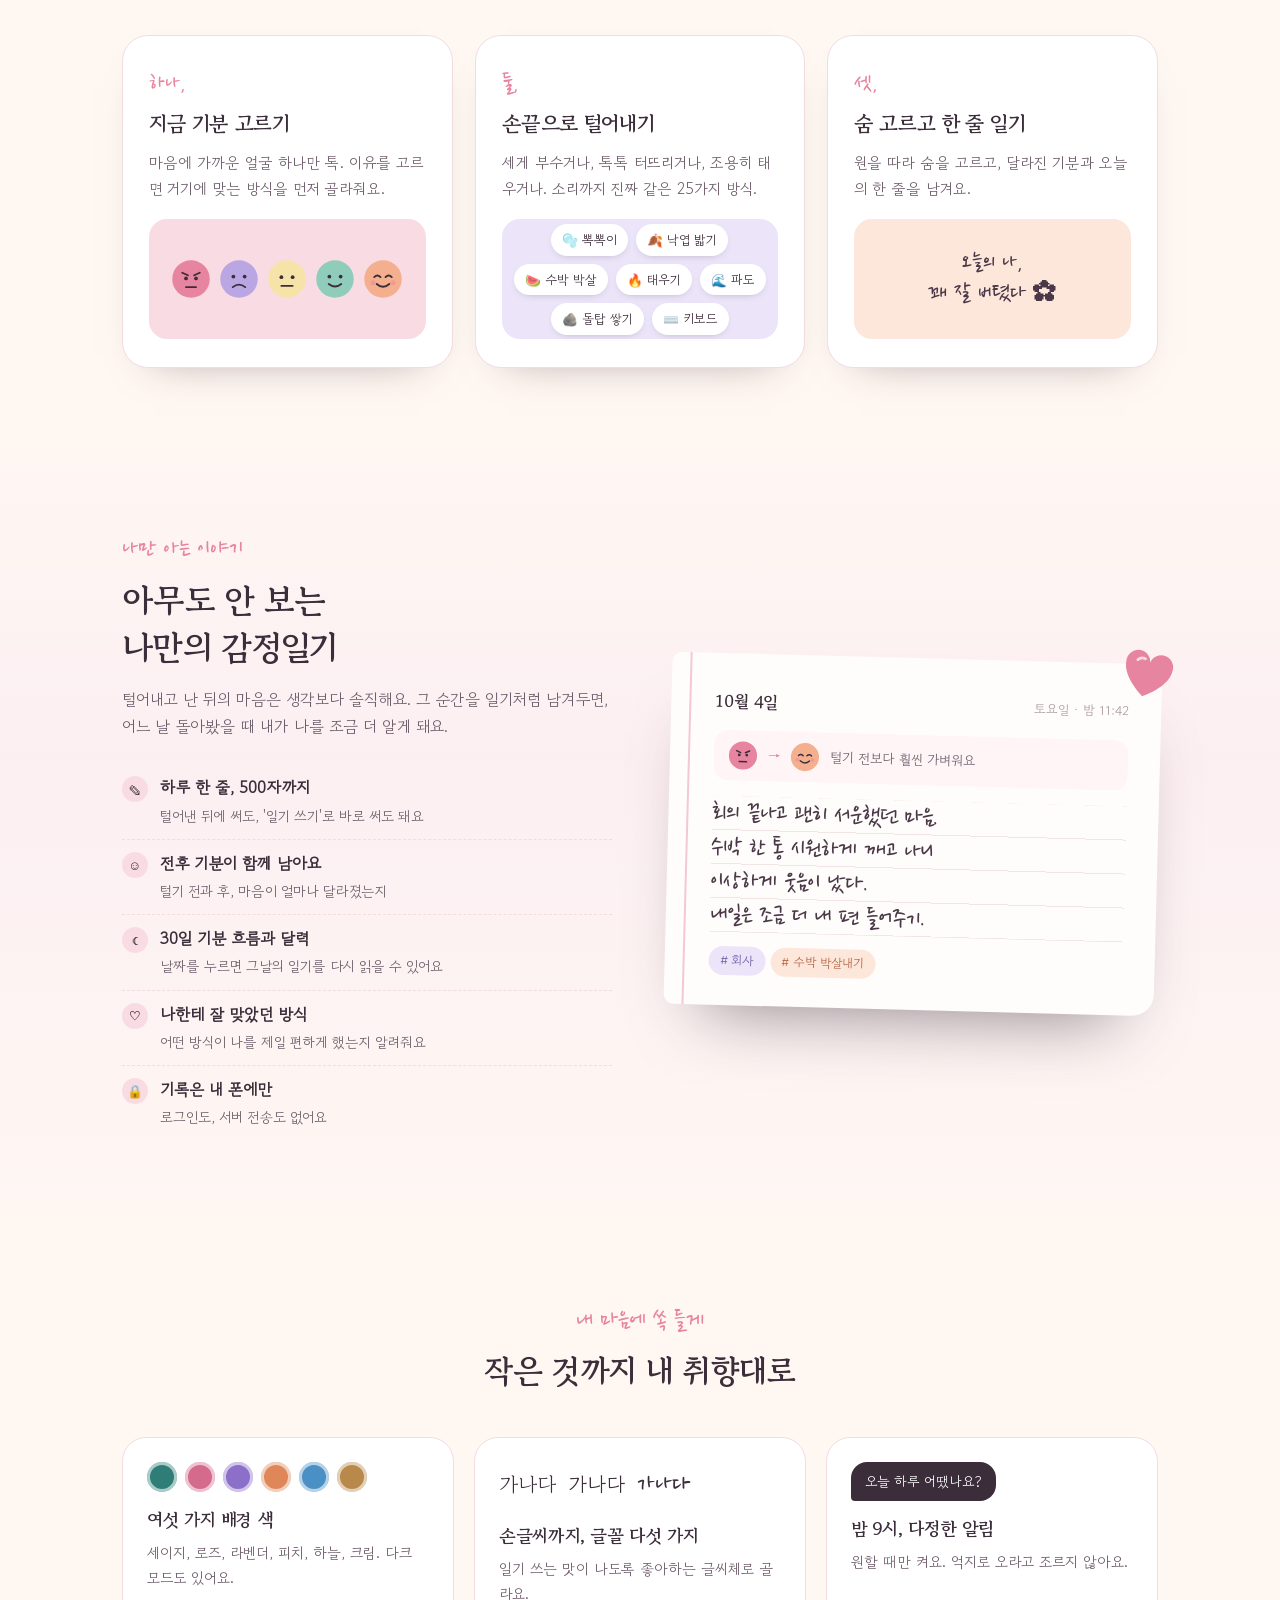
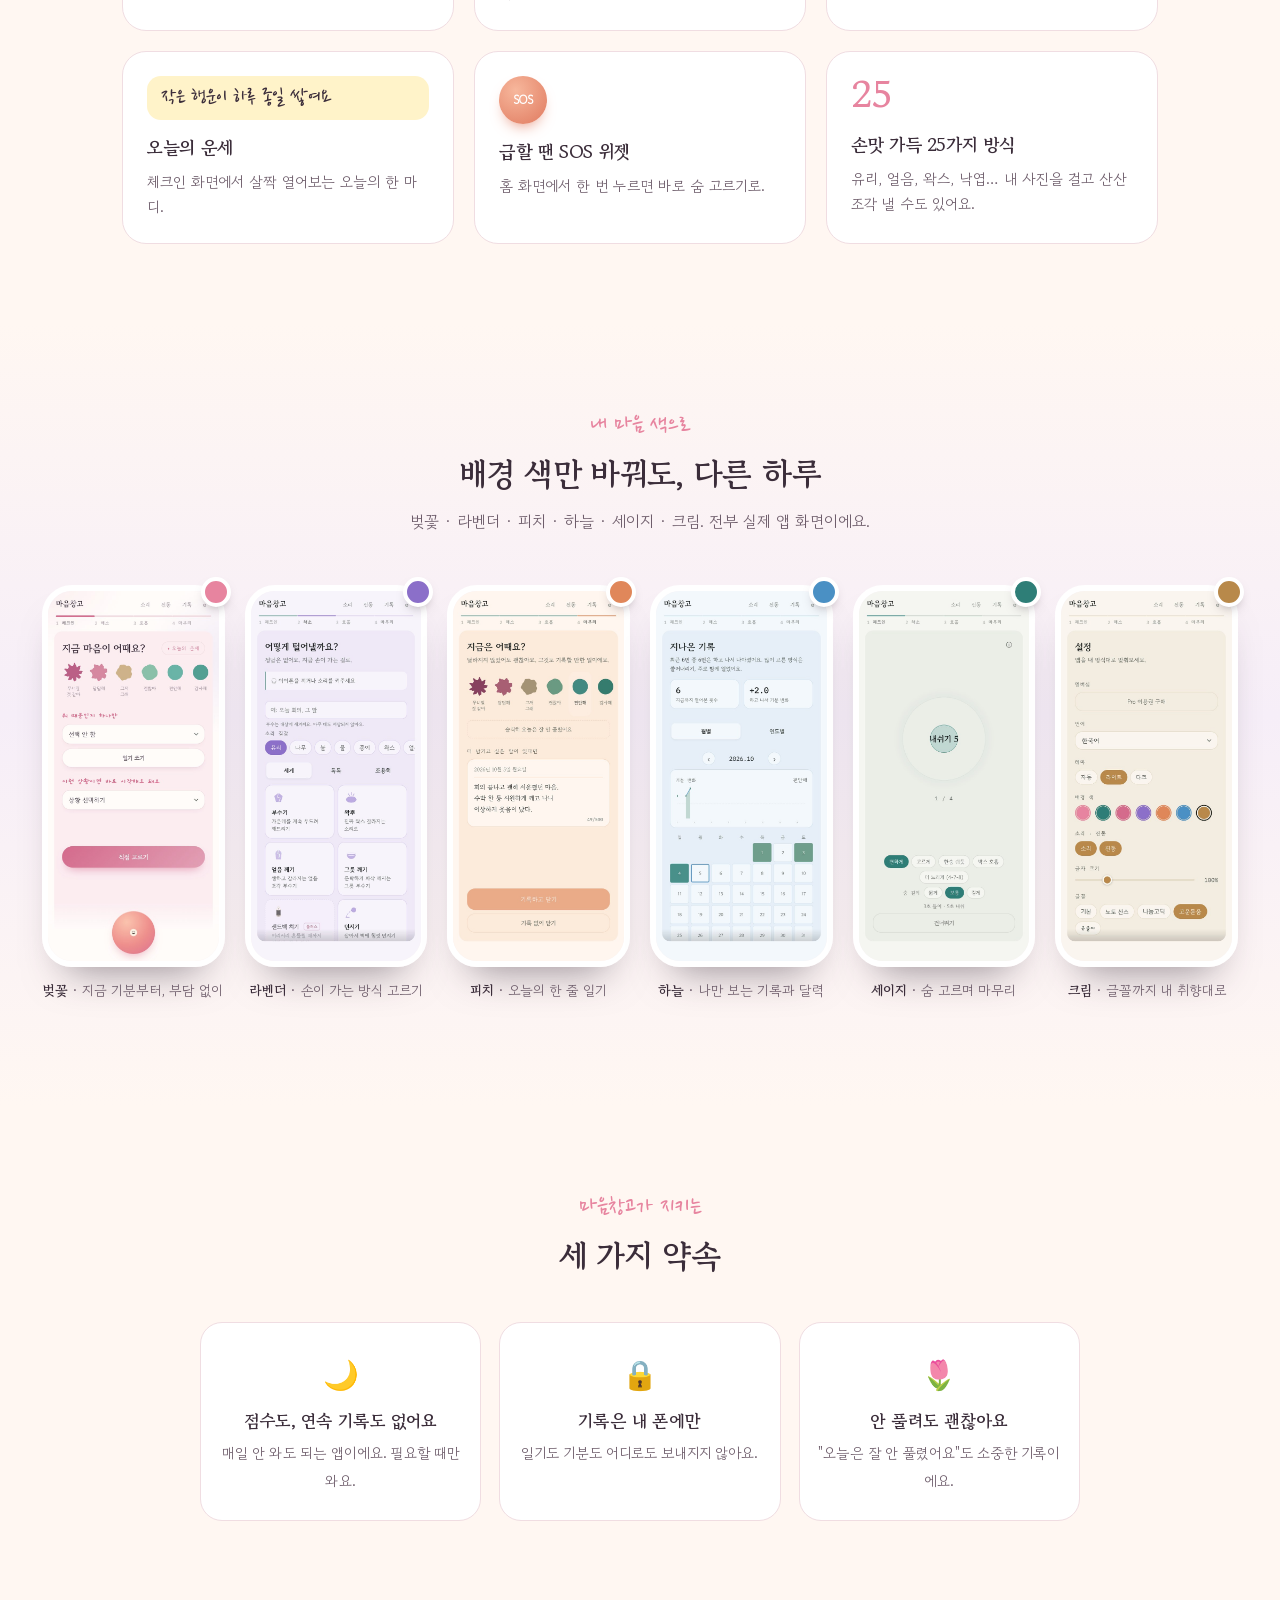
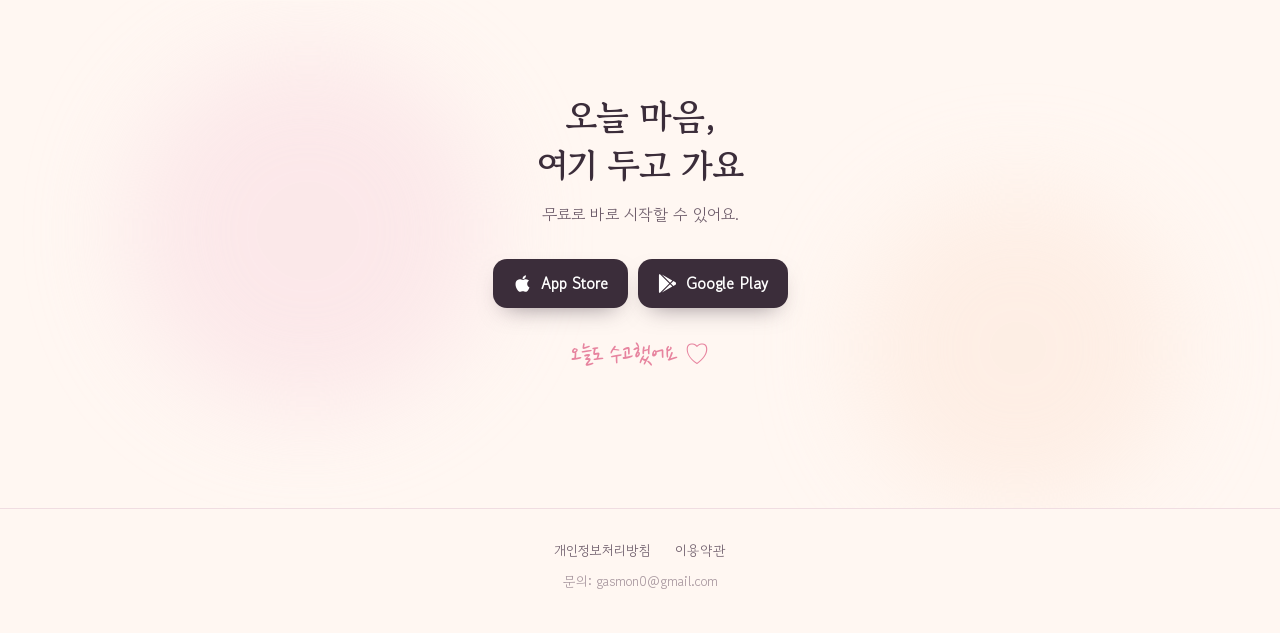
==== commit 3bd02db5: "Update the mode count to 25 and mention photo smashing Co-Authored-By: Claude Opus 5.5 <noreply@anth" ====
--- a/index.html
+++ b/index.html
@@ -4,7 +4,7 @@
 <meta charset="utf-8">
 <meta name="viewport" content="width=device-width, initial-scale=1">
 <title>마음창고 - 감정일기 · 스트레스 해소 앱 | 털어내고 한 줄 남기기</title>
-<meta name="description" content="오늘 쌓인 마음, 손끝으로 툭 털어내고 감정일기 한 줄로 남겨요. 부수고 터뜨리는 24가지 해소 방식, 호흡 명상, 나만 보는 감정일기까지. 기록은 내 폰에만 저장돼요.">
+<meta name="description" content="오늘 쌓인 마음, 손끝으로 툭 털어내고 감정일기 한 줄로 남겨요. 부수고 터뜨리는 25가지 해소 방식, 호흡 명상, 나만 보는 감정일기까지. 기록은 내 폰에만 저장돼요.">
 <meta name="keywords" content="감정일기,감정 일기 앱,일기 앱,마음일기,기분 기록,스트레스 해소,스트레스 해소 앱,화풀이,불안 완화,멘탈케어,마음챙김,호흡 명상,ASMR,힐링 앱,mood journal,stress relief">
 <link rel="canonical" href="https://jeongplanet.github.io/">
 <link rel="alternate" hreflang="ko" href="https://jeongplanet.github.io/">
@@ -61,8 +61,8 @@
   <img src="assets/icon.png" alt="마음창고 아이콘">
   <span>마음창고</span>
   <nav class="langs">
-    <a class="on" href="/">한국어</a>
-    <a href="/en/">English</a>
+    <a class="on" href="index.html">한국어</a>
+    <a href="en/index.html">English</a>
   </nav>
 </header>
 
@@ -134,7 +134,7 @@
       <div class="step reveal">
         <span class="no">둘,</span>
         <h3>손끝으로 털어내기</h3>
-        <p>세게 부수거나, 톡톡 터뜨리거나, 조용히 태우거나. 소리까지 진짜 같은 24가지 방식.</p>
+        <p>세게 부수거나, 톡톡 터뜨리거나, 조용히 태우거나. 소리까지 진짜 같은 25가지 방식.</p>
         <div class="vis modes">
           <span class="chip">🫧 뽁뽁이</span><span class="chip">🍂 낙엽 밟기</span><span class="chip">🍉 수박 박살</span><span class="chip">🔥 태우기</span><span class="chip">🌊 파도</span><span class="chip">🪨 돌탑 쌓기</span><span class="chip">⌨️ 키보드</span>
         </div>
@@ -203,8 +203,8 @@
         <h3>급할 땐 SOS 위젯</h3><p>홈 화면에서 한 번 누르면 바로 숨 고르기로.</p>
       </div>
       <div class="like reveal">
-        <span class="modecount">24</span>
-        <h3>손맛 가득 24가지 방식</h3><p>유리, 얼음, 도자기, 왁스, 낙엽… 부딪히는 소리까지 골라요.</p>
+        <span class="modecount">25</span>
+        <h3>손맛 가득 25가지 방식</h3><p>유리, 얼음, 왁스, 낙엽… 내 사진을 걸고 산산조각 낼 수도 있어요.</p>
       </div>
     </div>
   </div>
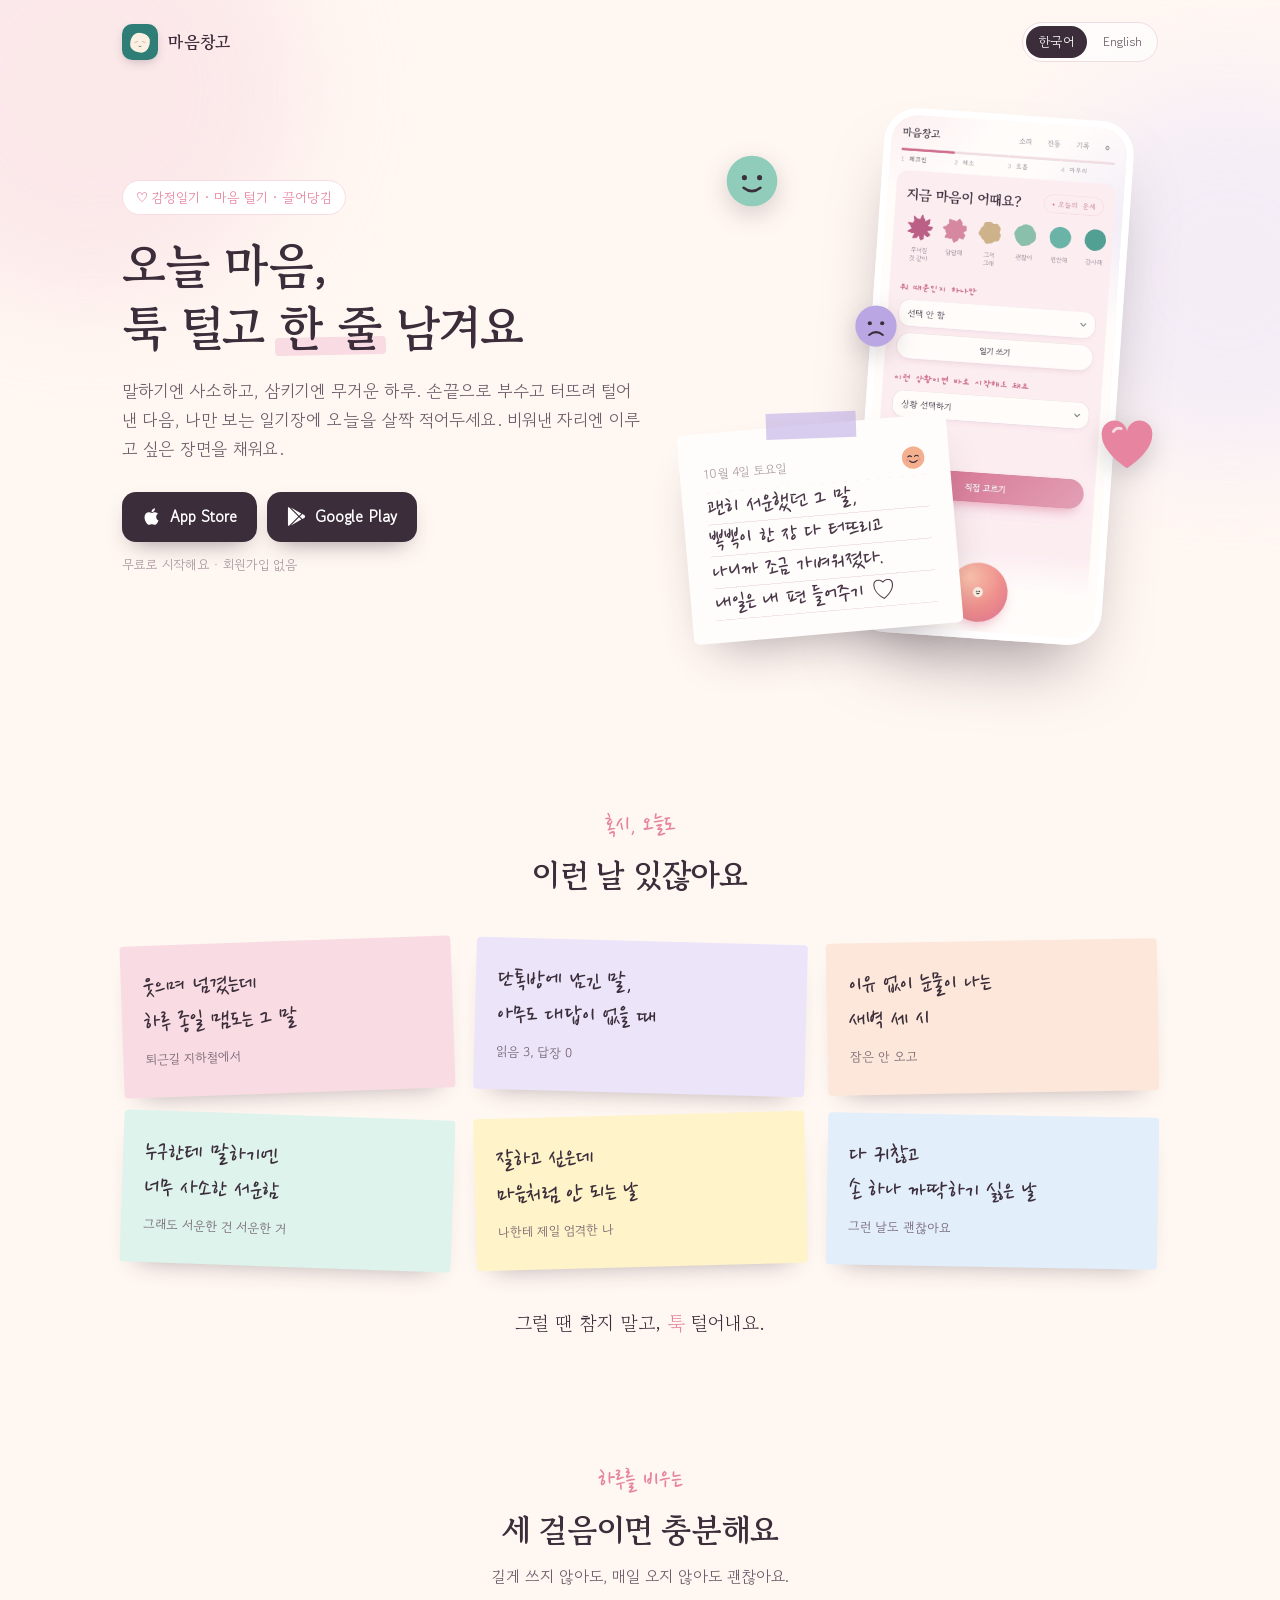
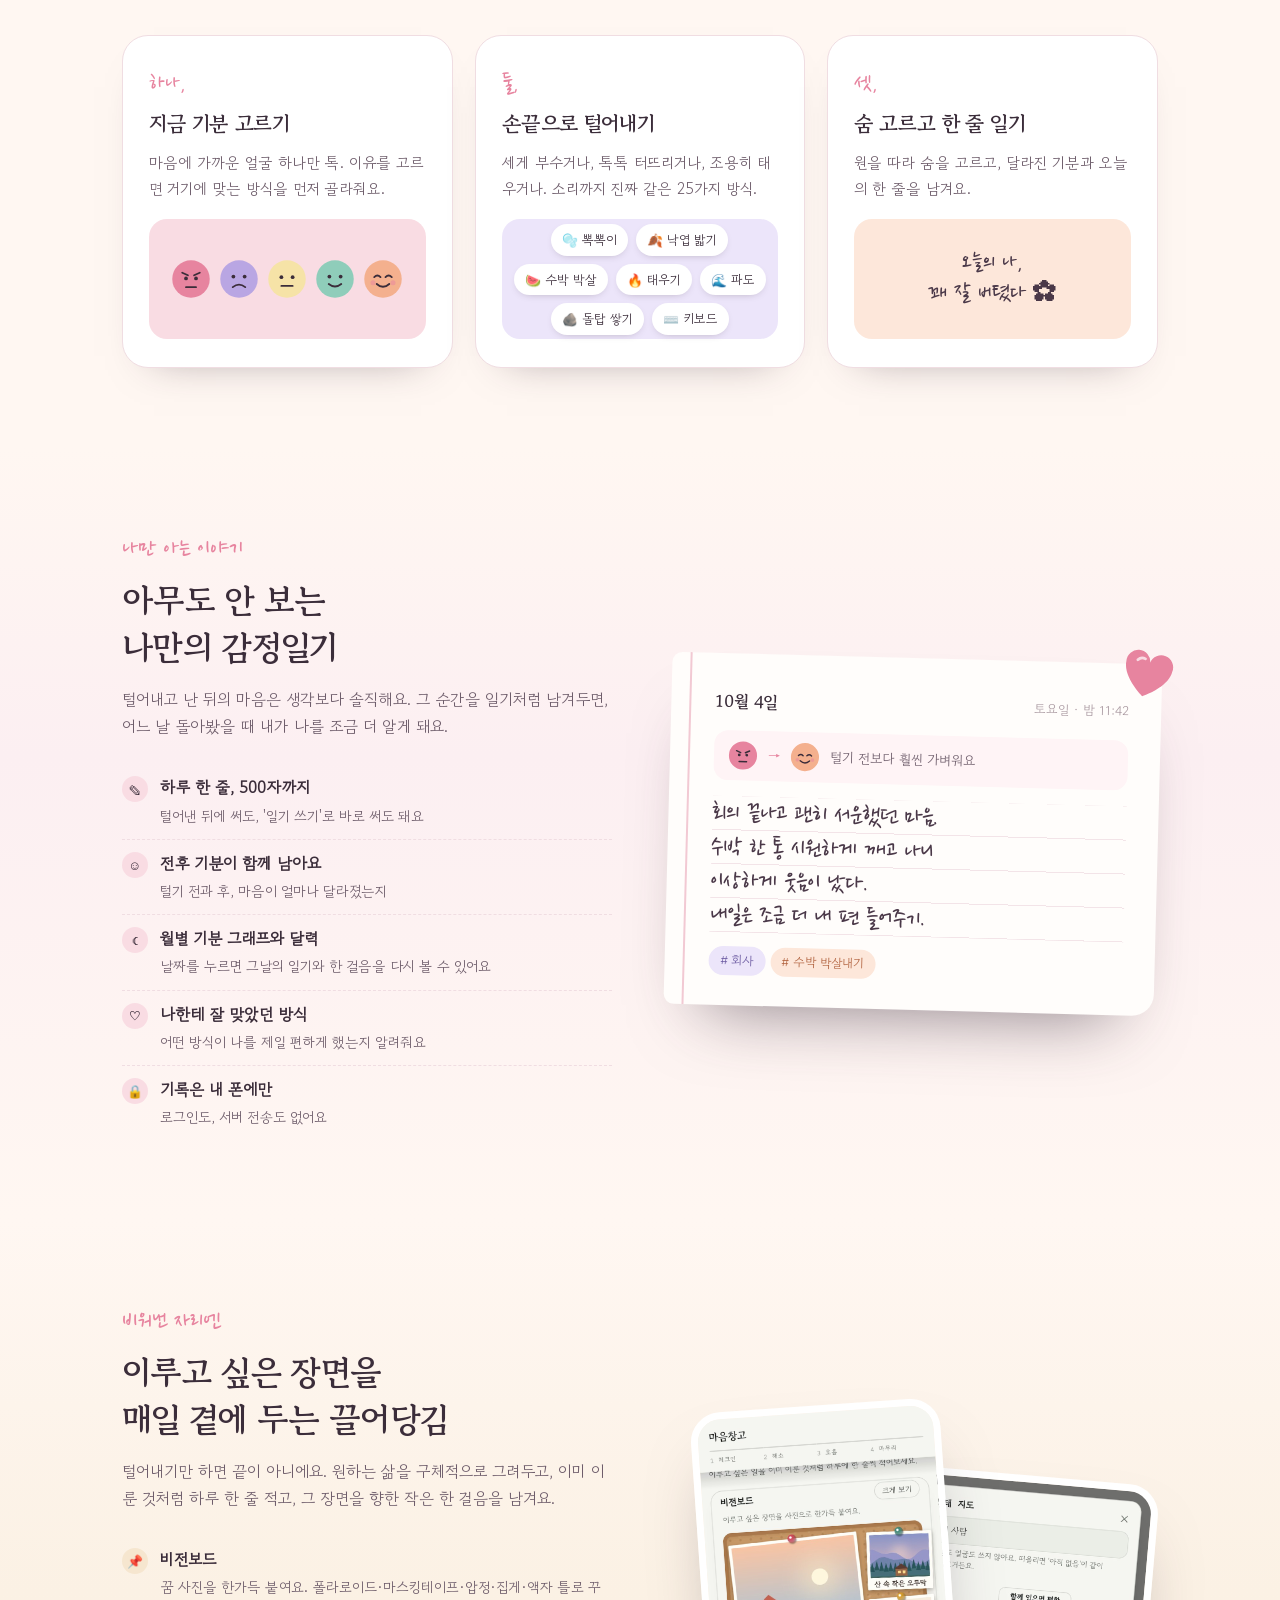
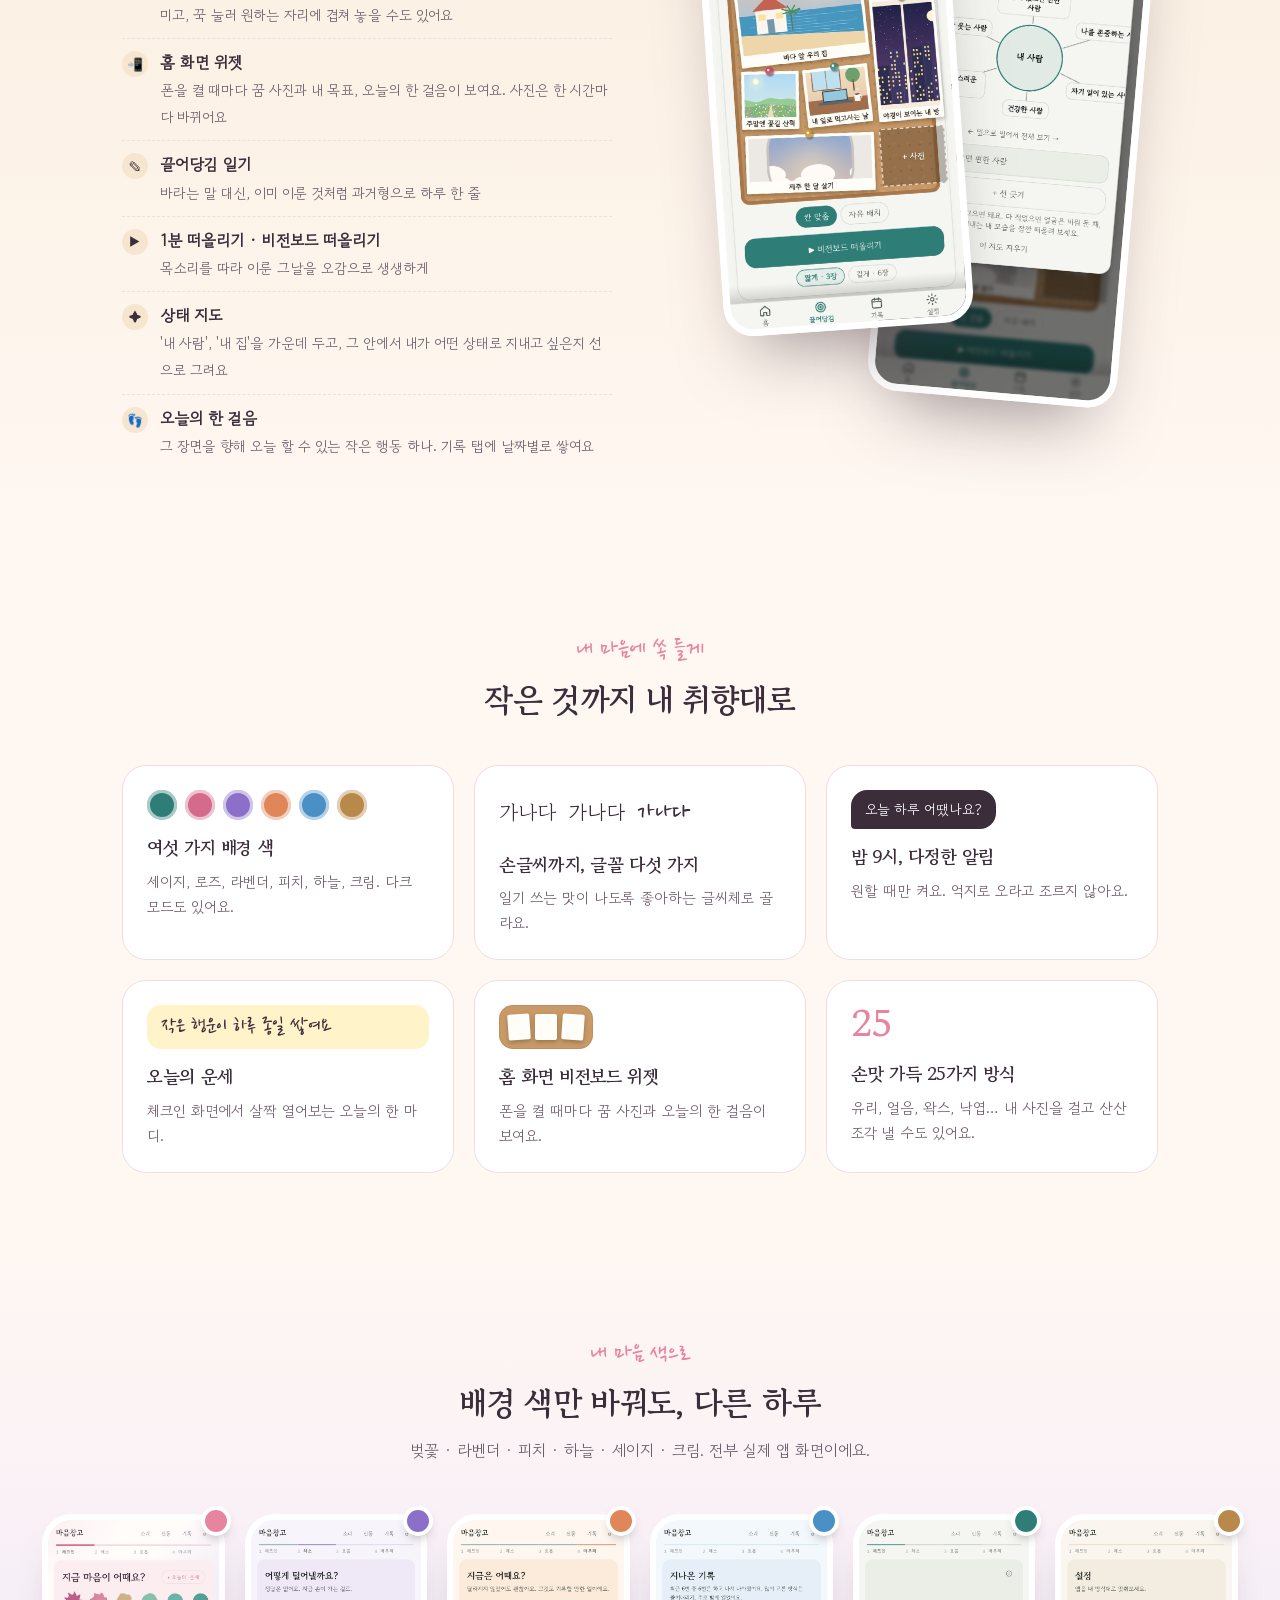
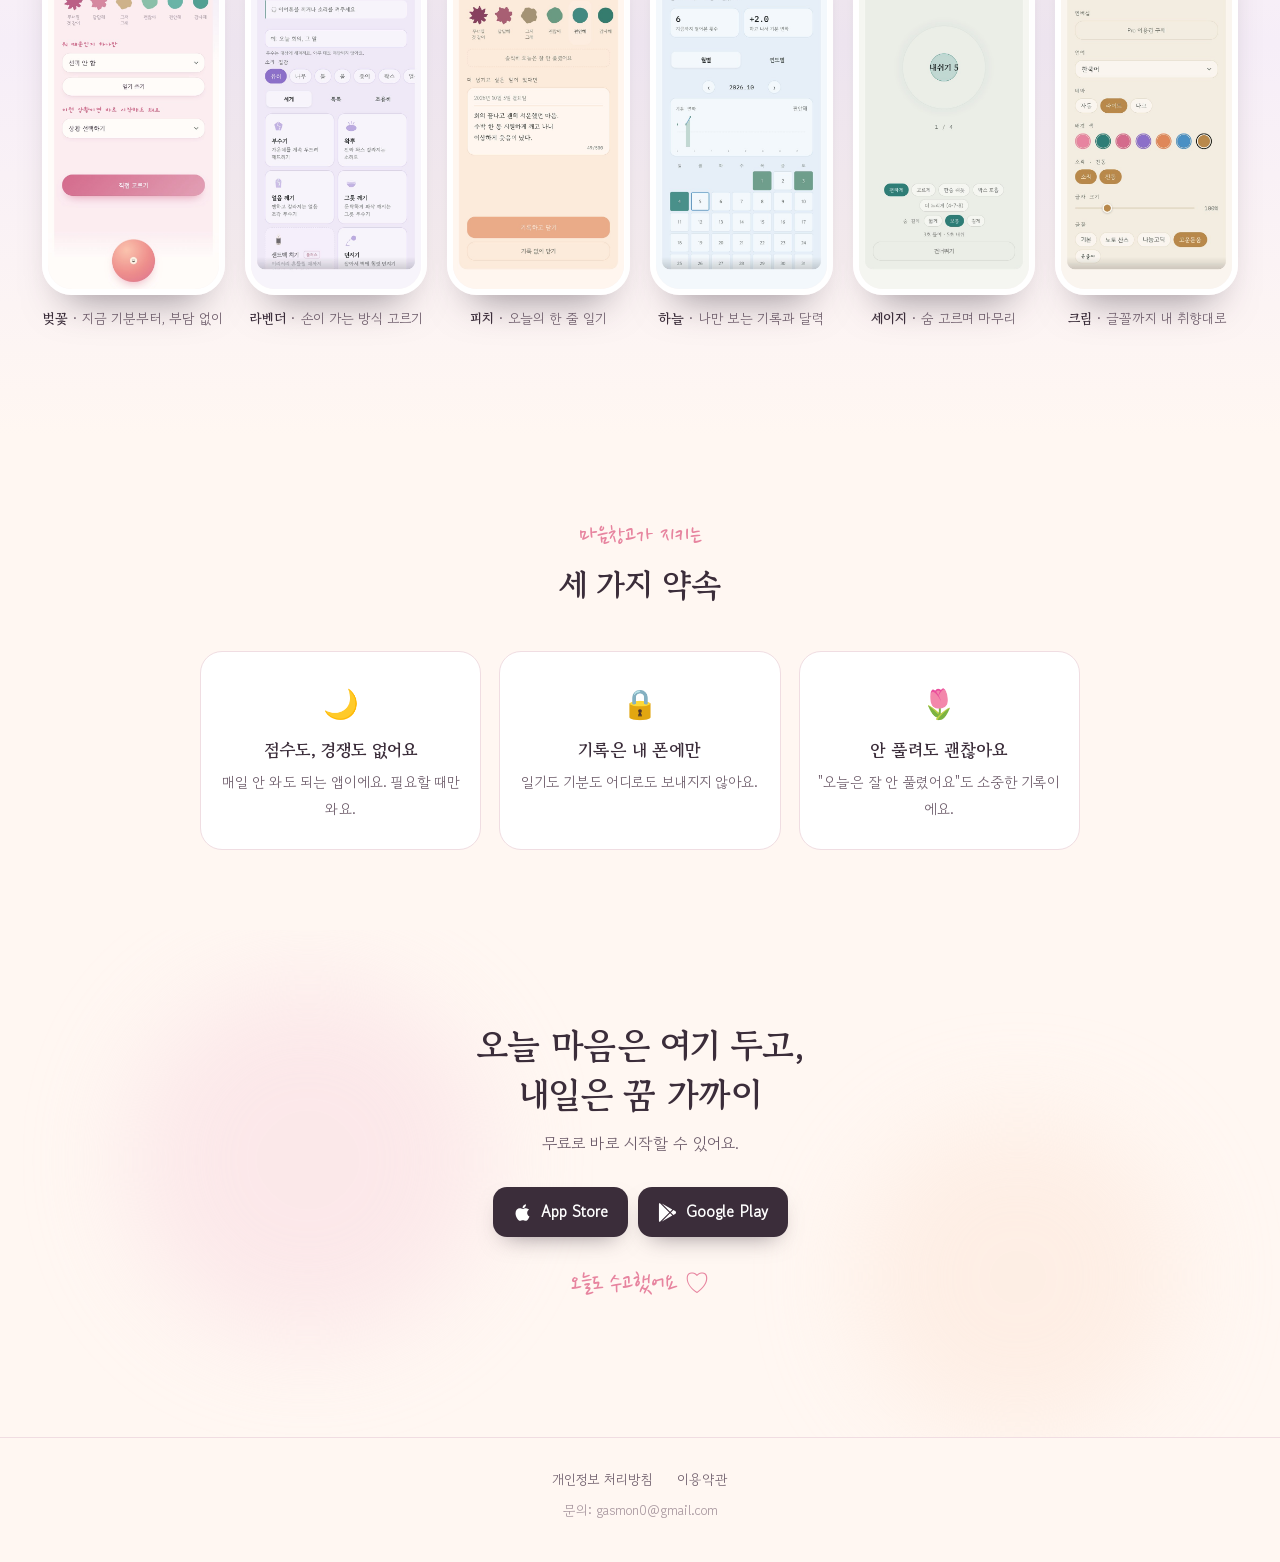
==== commit 2f86ab3b: "Add 끌어당김 section, vision board widget and self-hosted privacy/terms pages - New section for vision b" ====
--- a/index.html
+++ b/index.html
@@ -3,22 +3,22 @@
 <head>
 <meta charset="utf-8">
 <meta name="viewport" content="width=device-width, initial-scale=1">
-<title>마음창고 - 감정일기 · 스트레스 해소 앱 | 털어내고 한 줄 남기기</title>
-<meta name="description" content="오늘 쌓인 마음, 손끝으로 툭 털어내고 감정일기 한 줄로 남겨요. 부수고 터뜨리는 25가지 해소 방식, 호흡 명상, 나만 보는 감정일기까지. 기록은 내 폰에만 저장돼요.">
-<meta name="keywords" content="감정일기,감정 일기 앱,일기 앱,마음일기,기분 기록,스트레스 해소,스트레스 해소 앱,화풀이,불안 완화,멘탈케어,마음챙김,호흡 명상,ASMR,힐링 앱,mood journal,stress relief">
+<title>마음창고 - 끌어당김 · 비전보드 · 감정일기 · 스트레스 해소 앱</title>
+<meta name="description" content="쌓인 마음은 손끝으로 툭 털어내고, 원하는 삶은 비전보드와 끌어당김 일기로 매일 곁에 두세요. 25가지 해소 방식, 호흡, 감정일기, 홈 화면 비전보드 위젯까지. 기록은 내 폰에만 저장돼요.">
+<meta name="keywords" content="끌어당김,끌어당김 일기,비전보드,비전보드 앱,비전보드 위젯,시각화,확언,감정일기,감정 일기 앱,기분 기록,스트레스 해소,스트레스 해소 앱,화풀이,멘탈케어,마음챙김,호흡,4-7-8 호흡,vision board,law of attraction,mood journal,stress relief">
 <link rel="canonical" href="https://jeongplanet.github.io/">
 <link rel="alternate" hreflang="ko" href="https://jeongplanet.github.io/">
 <link rel="alternate" hreflang="en" href="https://jeongplanet.github.io/en/">
 <link rel="alternate" hreflang="x-default" href="https://jeongplanet.github.io/">
-<meta property="og:title" content="마음창고 - 오늘 마음, 툭 털고 한 줄 남겨요">
-<meta property="og:description" content="부수고 터뜨리며 털어내고, 감정일기 한 줄로 마무리하는 나만의 마음 정리 앱.">
+<meta property="og:title" content="마음창고 - 털어내고, 끌어당기는 마음 정리 앱">
+<meta property="og:description" content="쌓인 마음은 부수고 터뜨려 털어내고, 원하는 삶은 비전보드와 끌어당김 일기로 매일 곁에.">
 <meta property="og:image" content="https://jeongplanet.github.io/assets/icon.png">
 <meta property="og:type" content="website">
 <meta property="og:url" content="https://jeongplanet.github.io/">
 <meta property="og:locale" content="ko_KR">
 <meta name="twitter:card" content="summary_large_image">
-<meta name="twitter:title" content="마음창고 - 감정일기 · 스트레스 해소 앱">
-<meta name="twitter:description" content="오늘 마음, 툭 털고 한 줄 남겨요.">
+<meta name="twitter:title" content="마음창고 - 끌어당김 · 감정일기 · 스트레스 해소">
+<meta name="twitter:description" content="털어내고, 끌어당기는 마음 정리 앱.">
 <meta name="twitter:image" content="https://jeongplanet.github.io/assets/icon.png">
 <meta name="theme-color" content="#FFF7F2">
 <link rel="icon" href="assets/icon.png">
@@ -29,7 +29,7 @@
   "name": "마음창고",
   "alternateName": ["툭 - 하고 털기", "Emotion Vault"],
   "url": "https://jeongplanet.github.io/",
-  "description": "부수기·터뜨리기·호흡으로 쌓인 마음을 털어내고, 감정일기로 하루를 정리하는 앱. 기록은 기기에만 저장돼요.",
+  "description": "부수기·터뜨리기·호흡으로 쌓인 마음을 털어내고, 감정일기와 비전보드·끌어당김 일기로 하루를 정리하는 앱. 기록은 기기에만 저장돼요.",
   "applicationCategory": "HealthApplication",
   "operatingSystem": "iOS, Android",
   "image": "https://jeongplanet.github.io/assets/icon.png",
@@ -69,9 +69,9 @@
 <section class="hero">
   <div class="wrap">
     <div>
-      <span class="eyebrow">♡ 감정일기 · 마음 털기</span>
+      <span class="eyebrow">♡ 감정일기 · 마음 털기 · 끌어당김</span>
       <h1>오늘 마음,<br>툭 털고 <em>한 줄</em> 남겨요</h1>
-      <p class="sub">말하기엔 사소하고, 삼키기엔 무거운 하루. 손끝으로 부수고 터뜨려 털어낸 다음, 나만 보는 일기장에 오늘을 살짝 적어두세요.</p>
+      <p class="sub">말하기엔 사소하고, 삼키기엔 무거운 하루. 손끝으로 부수고 터뜨려 털어낸 다음, 나만 보는 일기장에 오늘을 살짝 적어두세요. 비워낸 자리엔 이루고 싶은 장면을 채워요.</p>
       <div class="badges">
         <a class="badge" href="https://apps.apple.com/app/id6814043279" target="_blank" rel="noopener">
           <svg viewBox="0 0 384 512" fill="currentColor"><path d="M318.7 268.7c-.2-36.7 16.4-64.4 50-84.8-18.8-26.9-47.2-41.7-84.7-44.6-35.5-2.8-74.3 20.7-88.5 20.7-15 0-49.4-19.7-76.4-19.7C63.3 141.2 4 184.8 4 273.5q0 39.3 14.4 81.2c12.8 36.7 59 126.7 107.2 125.2 25.2-.6 43-17.9 75.8-17.9 31.8 0 48.3 17.9 76.4 17.9 48.6-.7 90.4-82.5 102.6-119.3-65.2-30.7-61.7-90-61.7-91.9zm-56.6-164.2c27.3-32.4 24.8-61.9 24-72.5-24.1 1.4-52 16.4-67.9 34.9-17.5 19.8-27.8 44.3-25.6 71.9 26.1 2 49.9-11.4 69.5-34.3z"/></svg>
@@ -158,7 +158,7 @@
       <ul class="checks">
         <li><i>✎</i><div><b>하루 한 줄, 500자까지</b><span>털어낸 뒤에 써도, '일기 쓰기'로 바로 써도 돼요</span></div></li>
         <li><i>☺</i><div><b>전후 기분이 함께 남아요</b><span>털기 전과 후, 마음이 얼마나 달라졌는지</span></div></li>
-        <li><i>☾</i><div><b>30일 기분 흐름과 달력</b><span>날짜를 누르면 그날의 일기를 다시 읽을 수 있어요</span></div></li>
+        <li><i>☾</i><div><b>월별 기분 그래프와 달력</b><span>날짜를 누르면 그날의 일기와 한 걸음을 다시 볼 수 있어요</span></div></li>
         <li><i>♡</i><div><b>나한테 잘 맞았던 방식</b><span>어떤 방식이 나를 제일 편하게 했는지 알려줘요</span></div></li>
         <li><i>🔒</i><div><b>기록은 내 폰에만</b><span>로그인도, 서버 전송도 없어요</span></div></li>
       </ul>
@@ -175,6 +175,28 @@
   </div>
 </section>
 
+<section class="sec attract">
+  <div class="wrap">
+    <div class="reveal">
+      <span class="kicker">비워낸 자리엔</span>
+      <h2>이루고 싶은 장면을<br>매일 곁에 두는 끌어당김</h2>
+      <p class="lead">털어내기만 하면 끝이 아니에요. 원하는 삶을 구체적으로 그려두고, 이미 이룬 것처럼 하루 한 줄 적고, 그 장면을 향한 작은 한 걸음을 남겨요.</p>
+      <ul class="checks">
+        <li><i>📌</i><div><b>비전보드</b><span>꿈 사진을 한가득 붙여요. 폴라로이드·마스킹테이프·압정·집게·액자 틀로 꾸미고, 꾹 눌러 원하는 자리에 겹쳐 놓을 수도 있어요</span></div></li>
+        <li><i>📲</i><div><b>홈 화면 위젯</b><span>폰을 켤 때마다 꿈 사진과 내 목표, 오늘의 한 걸음이 보여요. 사진은 한 시간마다 바뀌어요</span></div></li>
+        <li><i>✎</i><div><b>끌어당김 일기</b><span>바라는 말 대신, 이미 이룬 것처럼 과거형으로 하루 한 줄</span></div></li>
+        <li><i>▶</i><div><b>1분 떠올리기 · 비전보드 떠올리기</b><span>목소리를 따라 이룬 그날을 오감으로 생생하게</span></div></li>
+        <li><i>✦</i><div><b>상태 지도</b><span>'내 사람', '내 집'을 가운데 두고, 그 안에서 내가 어떤 상태로 지내고 싶은지 선으로 그려요</span></div></li>
+        <li><i>👣</i><div><b>오늘의 한 걸음</b><span>그 장면을 향해 오늘 할 수 있는 작은 행동 하나. 기록 탭에 날짜별로 쌓여요</span></div></li>
+      </ul>
+    </div>
+    <div class="reveal attract-vis" aria-hidden="true">
+      <div class="ph a"><img src="assets/attract-board.jpg" alt="" loading="lazy"></div>
+      <div class="ph b"><img src="assets/attract-map.jpg" alt="" loading="lazy"></div>
+    </div>
+  </div>
+</section>
+
 <section class="sec">
   <div class="wrap">
     <div class="sec-head reveal">
@@ -199,8 +221,8 @@
         <h3>오늘의 운세</h3><p>체크인 화면에서 살짝 열어보는 오늘의 한 마디.</p>
       </div>
       <div class="like reveal">
-        <span class="sos">SOS</span>
-        <h3>급할 땐 SOS 위젯</h3><p>홈 화면에서 한 번 누르면 바로 숨 고르기로.</p>
+        <span class="wmini" aria-hidden="true"><i></i><i></i><i></i></span>
+        <h3>홈 화면 비전보드 위젯</h3><p>폰을 켤 때마다 꿈 사진과 오늘의 한 걸음이 보여요.</p>
       </div>
       <div class="like reveal">
         <span class="modecount">25</span>
@@ -235,7 +257,7 @@
       <h2>세 가지 약속</h2>
     </div>
     <div class="promise">
-      <div class="reveal"><div class="ic">🌙</div><b>점수도, 연속 기록도 없어요</b><span>매일 안 와도 되는 앱이에요. 필요할 때만 와요.</span></div>
+      <div class="reveal"><div class="ic">🌙</div><b>점수도, 경쟁도 없어요</b><span>매일 안 와도 되는 앱이에요. 필요할 때만 와요.</span></div>
       <div class="reveal"><div class="ic">🔒</div><b>기록은 내 폰에만</b><span>일기도 기분도 어디로도 보내지지 않아요.</span></div>
       <div class="reveal"><div class="ic">🌷</div><b>안 풀려도 괜찮아요</b><span>"오늘은 잘 안 풀렸어요"도 소중한 기록이에요.</span></div>
     </div>
@@ -246,7 +268,7 @@
   <span class="blob" style="width:360px;height:360px;background:#F9DCE3;left:10%;top:10%"></span>
   <span class="blob" style="width:320px;height:320px;background:#FDE7DA;right:8%;bottom:0"></span>
   <div class="wrap">
-    <h2 class="reveal">오늘 마음,<br>여기 두고 가요</h2>
+    <h2 class="reveal">오늘 마음은 여기 두고,<br>내일은 꿈 가까이</h2>
     <p class="reveal">무료로 바로 시작할 수 있어요.</p>
     <div class="badges reveal">
       <a class="badge" href="https://apps.apple.com/app/id6814043279" target="_blank" rel="noopener">
@@ -264,8 +286,8 @@
 
 <footer>
   <div class="flinks">
-    <a href="https://pollen-witch-f01.notion.site/3d0eb9661eb780e7a5b0df65c54f6725">개인정보처리방침</a>
-    <a href="https://www.apple.com/legal/internet-services/itunes/dev/stdeula/">이용약관</a>
+    <a href="privacy.html">개인정보 처리방침</a>
+    <a href="terms.html">이용약관</a>
   </div>
   문의: gasmon0@gmail.com
 </footer>
--- a/assets/site.css
+++ b/assets/site.css
@@ -188,3 +188,36 @@
   .book .hand{font-size:1.45rem}
   .shots{justify-content:flex-start}
 }
+
+/* 개인정보 처리방침·이용약관 */
+body.doc header.top a.home{display:flex; align-items:center; gap:10px; color:inherit; text-decoration:none}
+.docbody{max-width:820px; padding-bottom:60px}
+.docbody h1{font-size:1.9rem; margin:10px 0 18px}
+.docbody h2{font-size:1.3rem; margin:34px 0 10px}
+.docbody h3{font-size:1.08rem; margin:28px 0 8px}
+.docbody p, .docbody li{color:var(--ink-2); font-size:.95rem}
+.docbody ul, .docbody ol{padding-left:22px; margin:6px 0}
+.docbody table{width:100%; border-collapse:collapse; margin:10px 0 16px; font-size:.88rem; background:#fff; border-radius:12px; overflow:hidden}
+.docbody th, .docbody td{border:1px solid var(--line); padding:8px 10px; text-align:left; vertical-align:top; color:var(--ink-2)}
+.docbody th{background:var(--rose-soft); color:var(--ink); font-weight:700}
+.docbody a{color:#B4537A; word-break:break-all}
+
+/* 끌어당김 */
+.attract{background:linear-gradient(180deg,var(--bg),#FBF1E4 40%,var(--bg))}
+.attract .wrap{display:grid; grid-template-columns:1fr 1fr; gap:56px; align-items:center}
+.attract h2{font-size:2.1rem; line-height:1.4; margin-bottom:16px}
+.attract .lead{color:var(--ink-2); margin:0 0 24px}
+.attract .checks i{background:#F6E6CF}
+.attract-vis{position:relative; height:560px}
+.attract-vis .ph{position:absolute; width:250px; border-radius:30px; overflow:hidden; border:7px solid #fff; box-shadow:0 40px 70px -30px rgba(59,45,58,.5)}
+.attract-vis .ph img{display:block; width:100%}
+.attract-vis .ph.a{left:8%; top:0; transform:rotate(-4deg); z-index:2}
+.attract-vis .ph.b{right:4%; top:70px; transform:rotate(5deg)}
+.wmini{display:inline-grid; grid-template-columns:repeat(3,22px); gap:5px; padding:9px; border-radius:14px; background:#C99A68; box-shadow:inset 0 0 0 1px rgba(0,0,0,.08)}
+.wmini i{display:block; height:26px; background:#FFFDF8; border-radius:2px; box-shadow:0 2px 4px rgba(0,0,0,.25)}
+.wmini i:nth-child(1){transform:rotate(-4deg)} .wmini i:nth-child(3){transform:rotate(4deg)}
+@media (max-width:820px){
+  .attract .wrap{grid-template-columns:1fr; gap:30px}
+  .attract-vis{height:440px}
+  .attract-vis .ph{width:200px}
+}
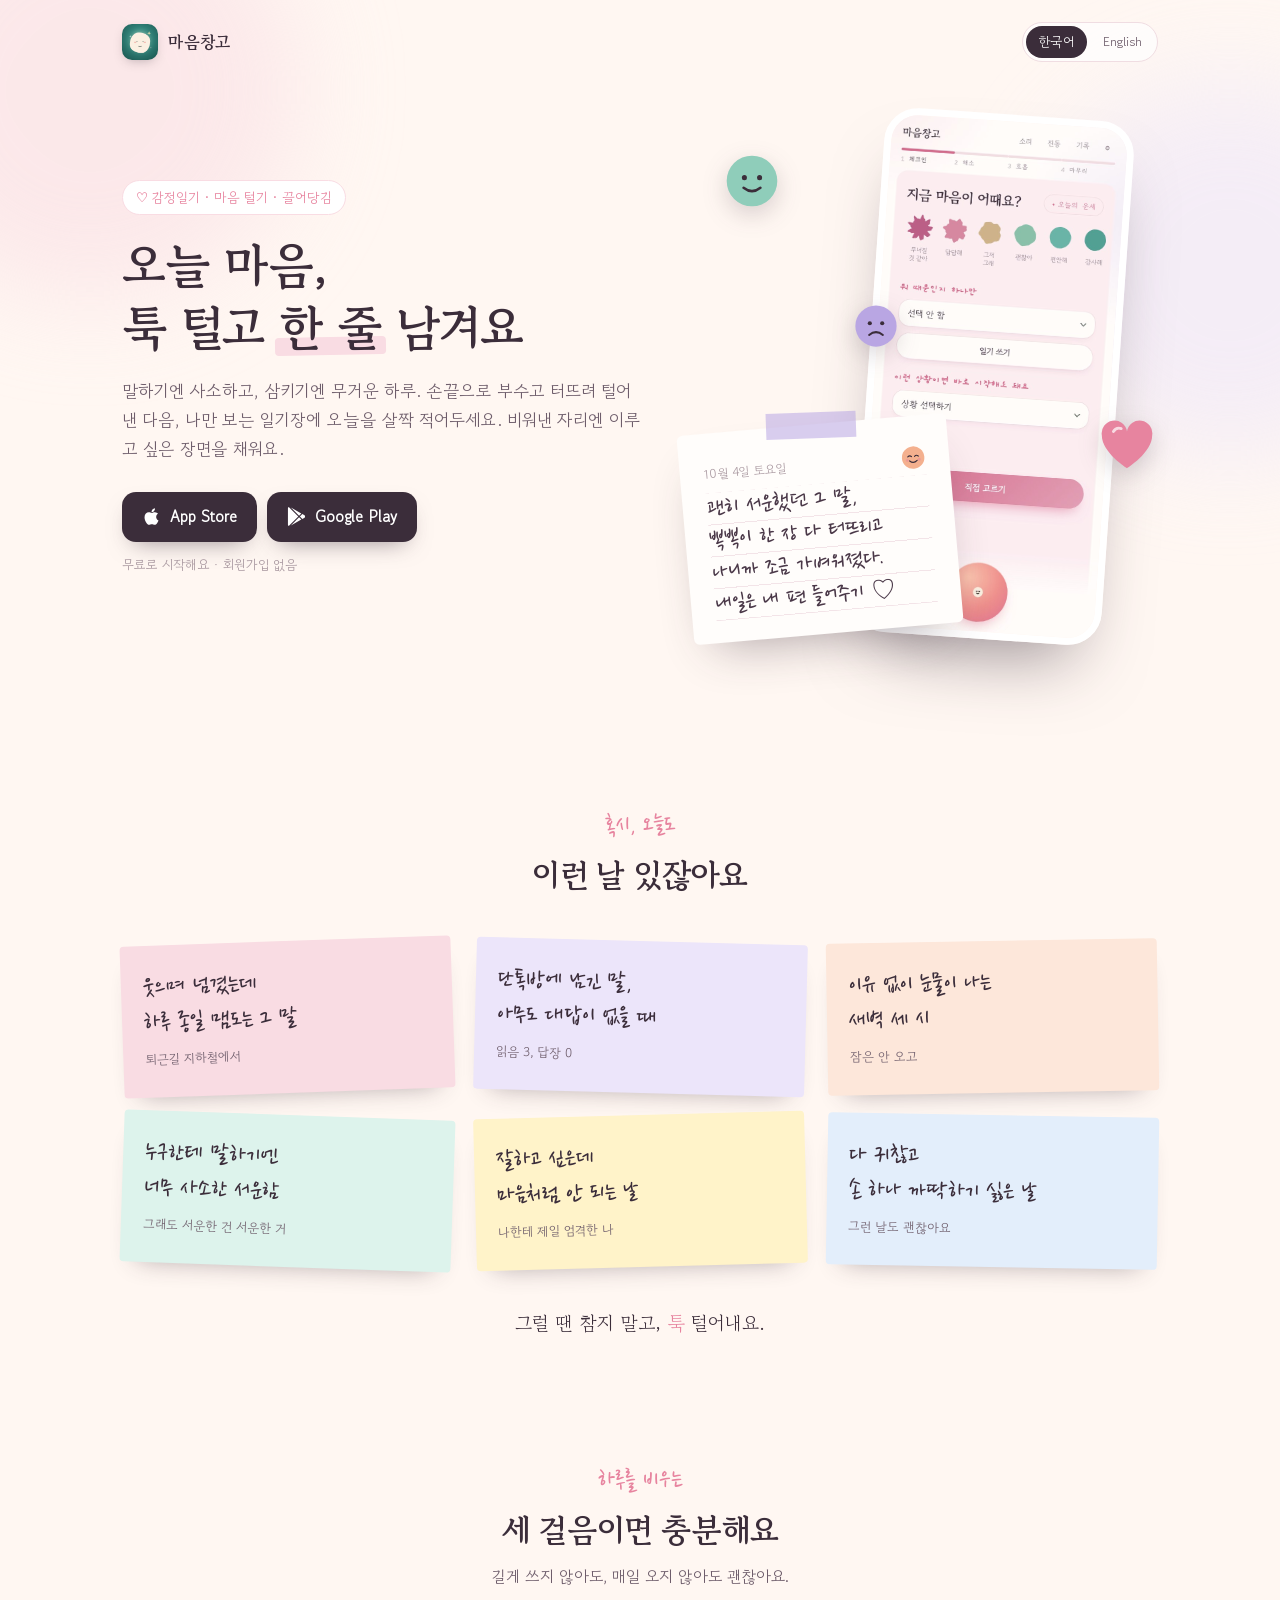
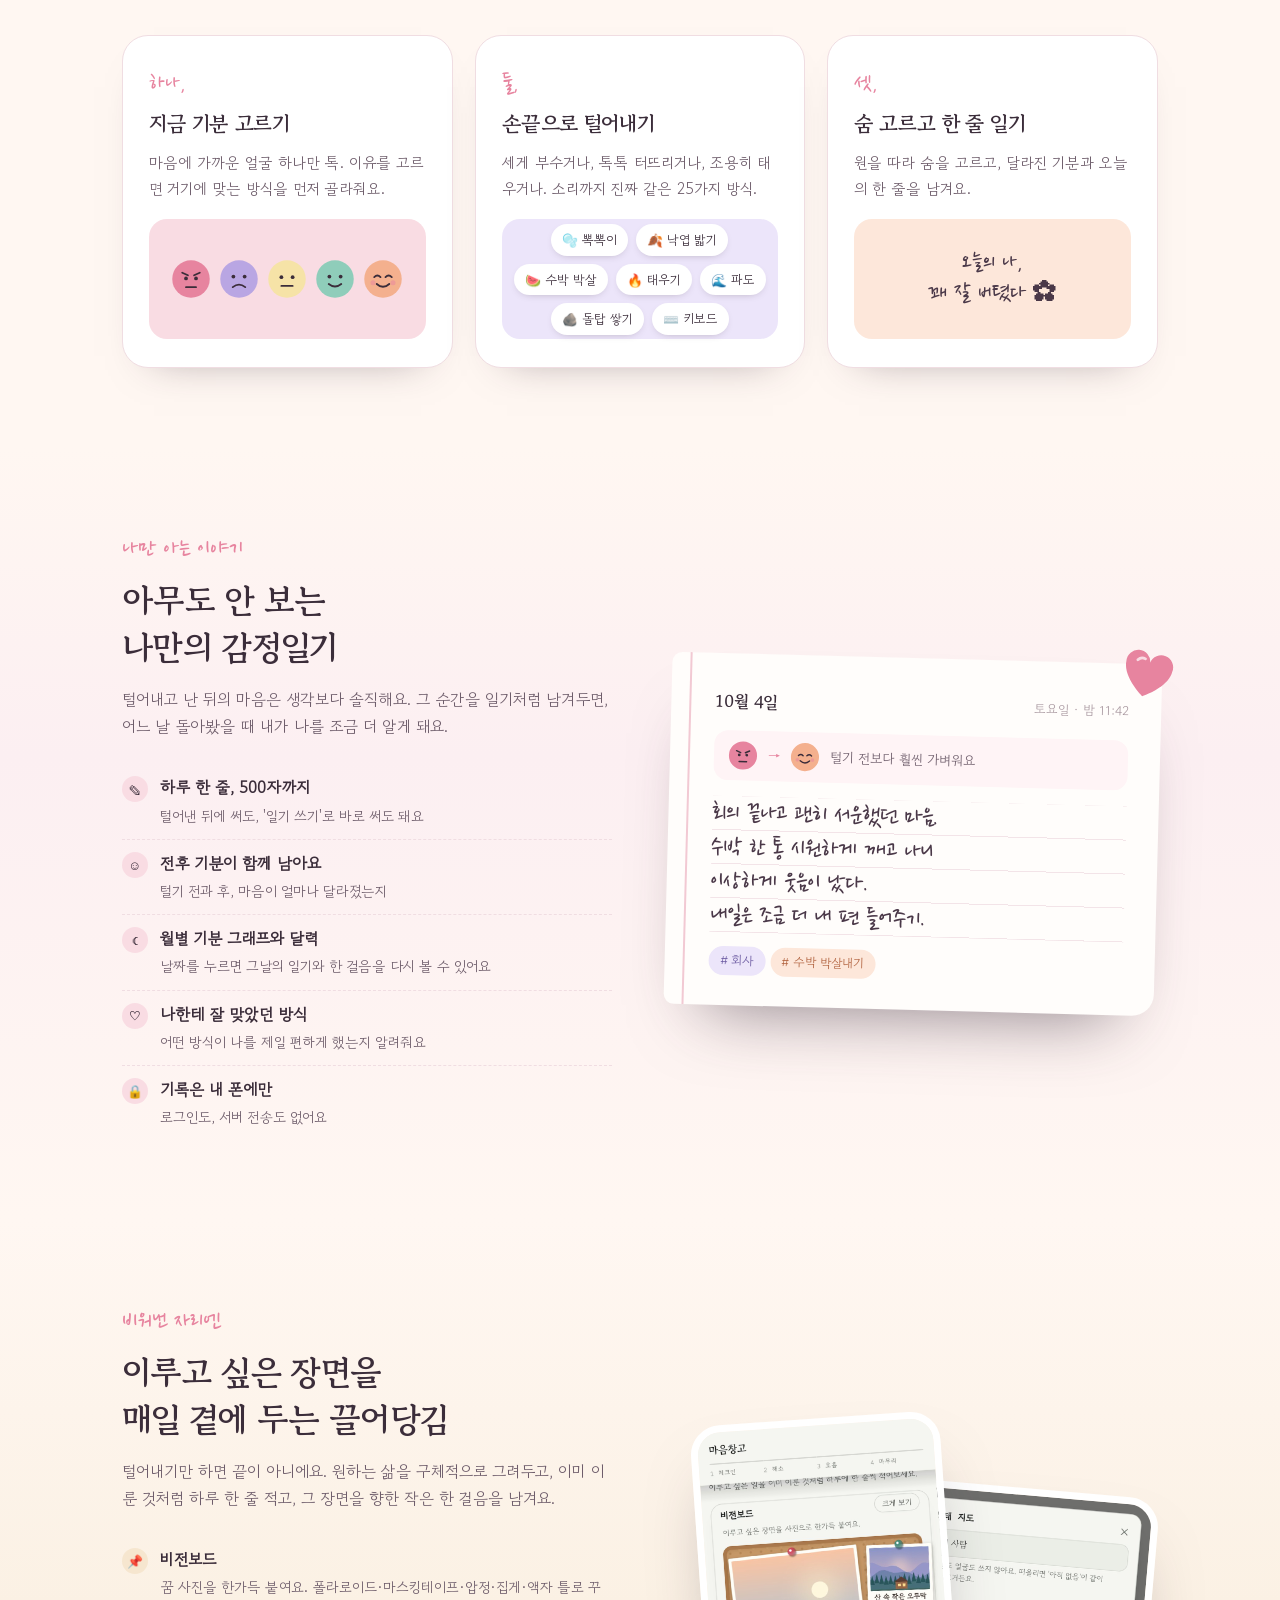
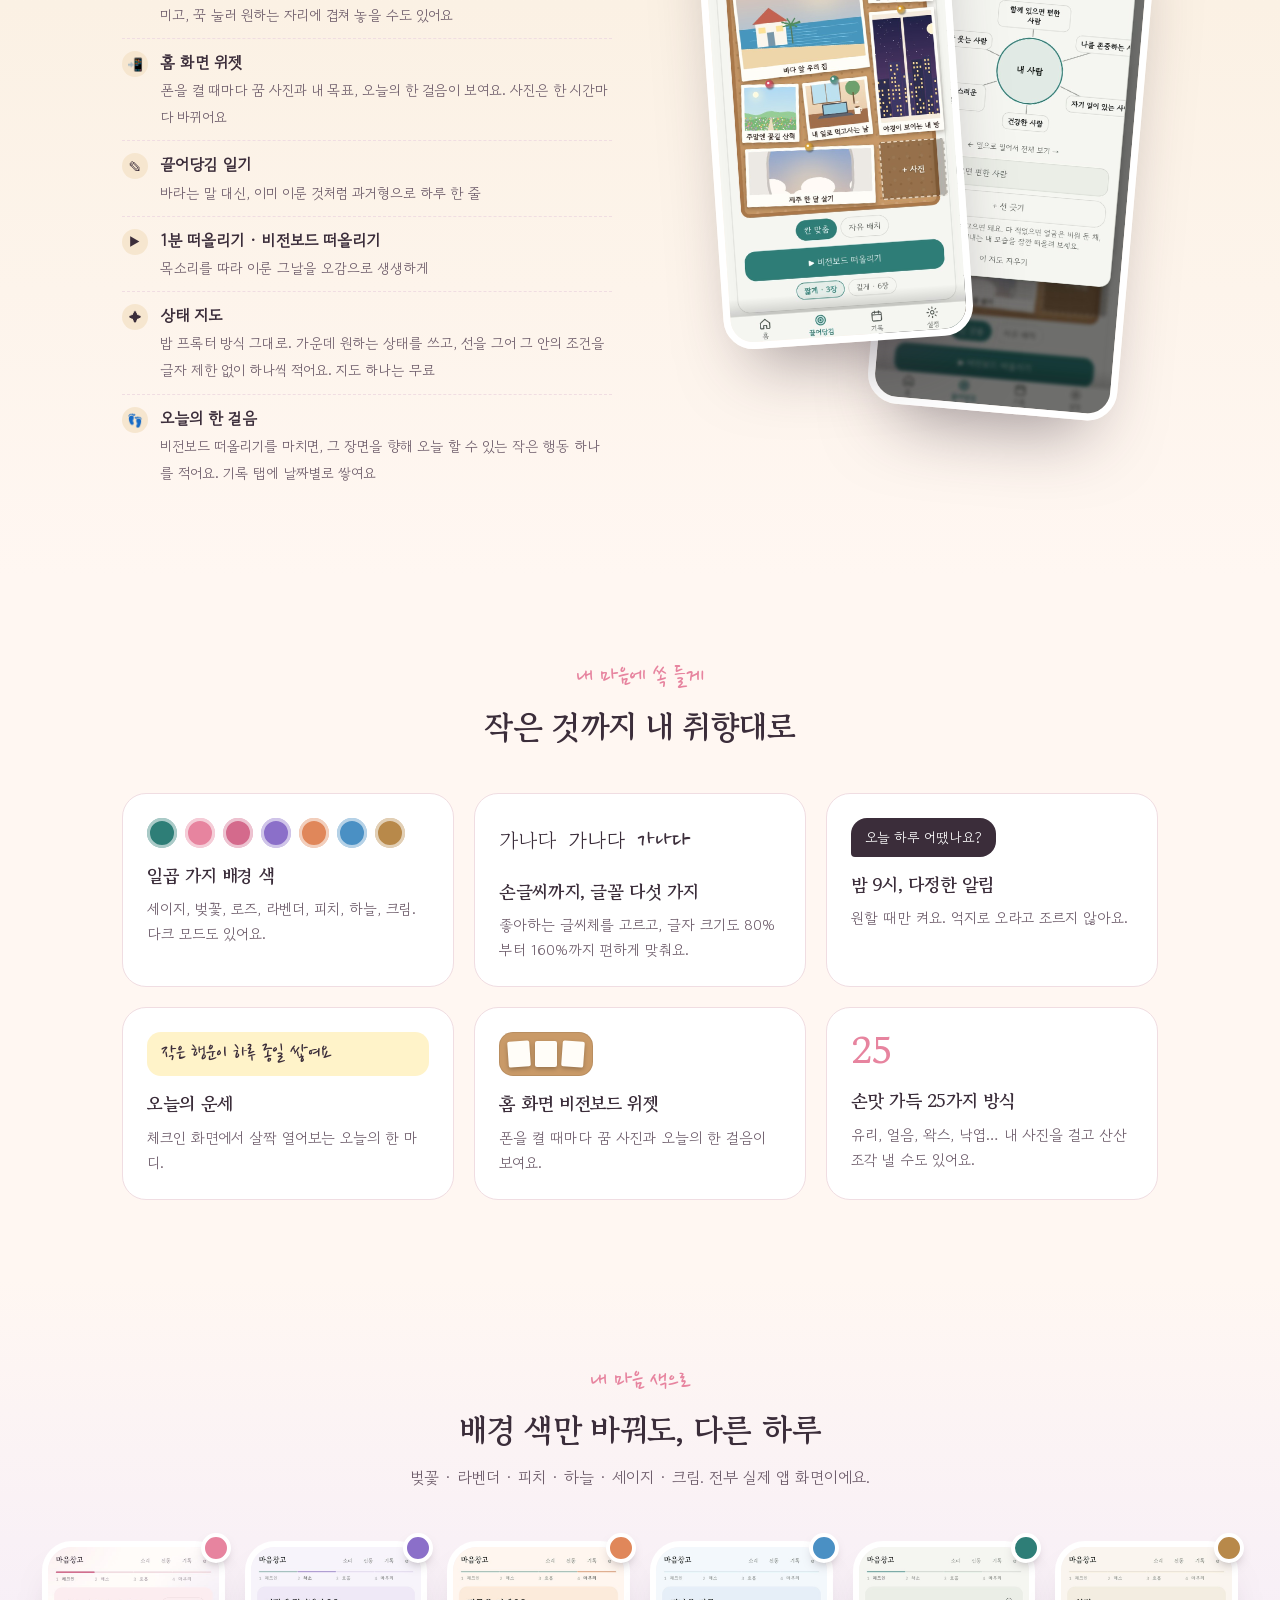
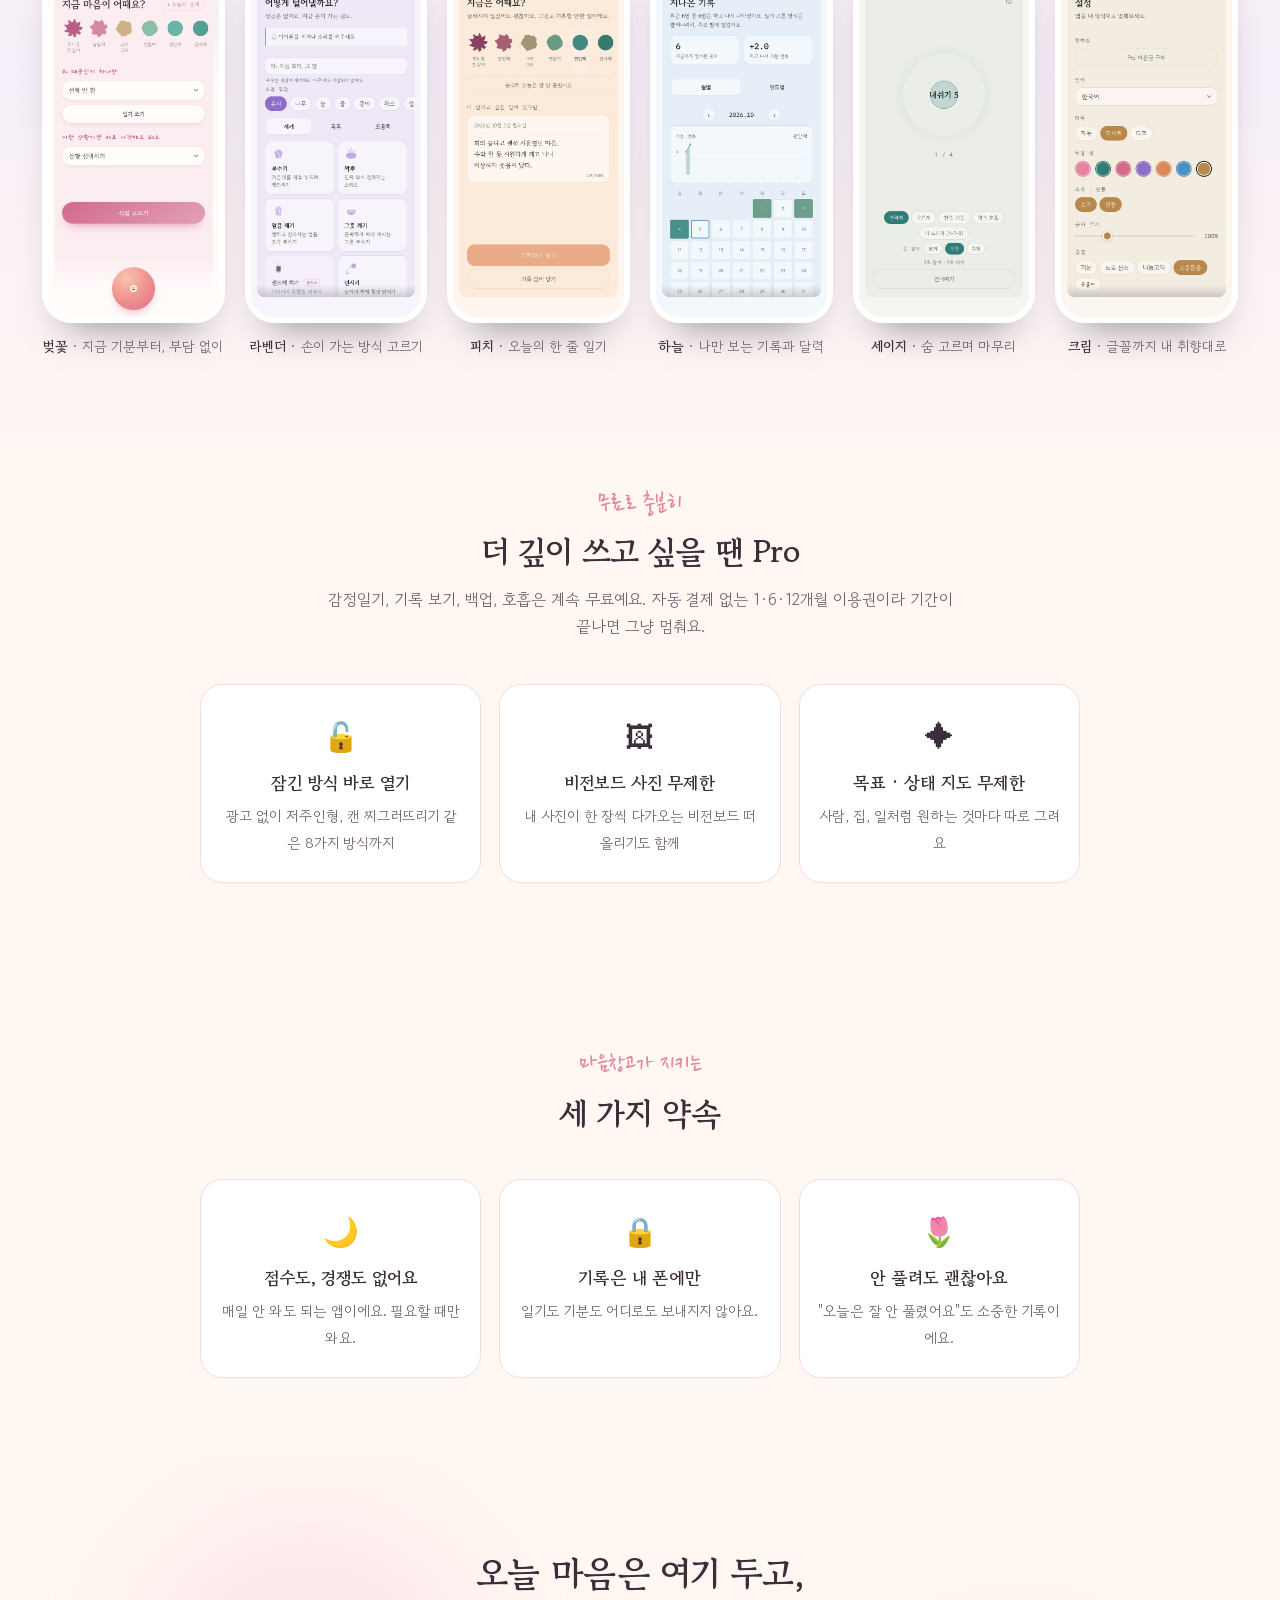
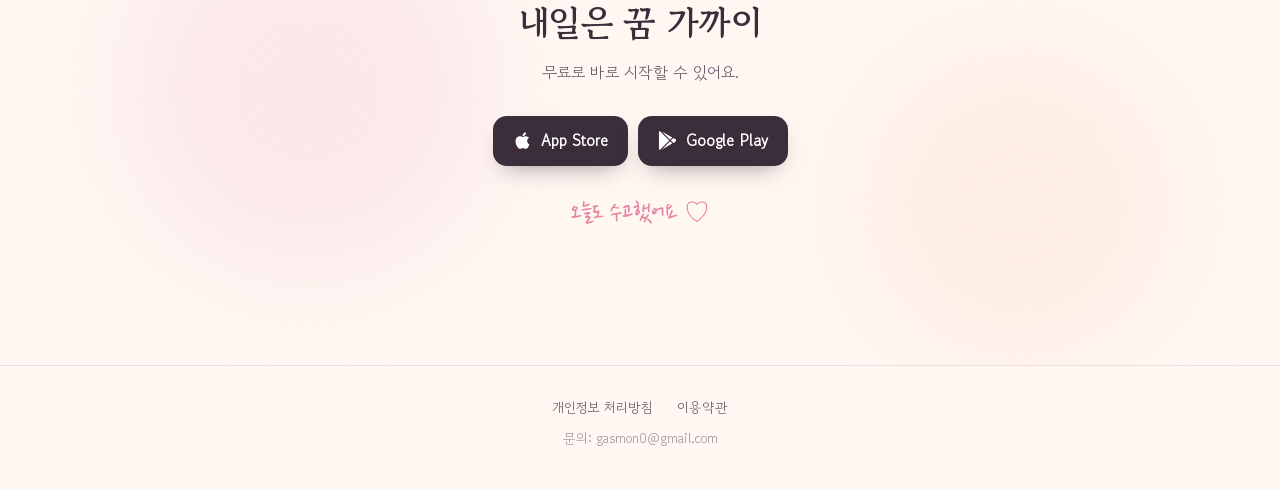
==== commit 3f6e0221: "Match the landing page to the current app: state map, step after visualization, seven themes, text s" ====
--- a/index.html
+++ b/index.html
@@ -4,7 +4,7 @@
 <meta charset="utf-8">
 <meta name="viewport" content="width=device-width, initial-scale=1">
 <title>마음창고 - 끌어당김 · 비전보드 · 감정일기 · 스트레스 해소 앱</title>
-<meta name="description" content="쌓인 마음은 손끝으로 툭 털어내고, 원하는 삶은 비전보드와 끌어당김 일기로 매일 곁에 두세요. 25가지 해소 방식, 호흡, 감정일기, 홈 화면 비전보드 위젯까지. 기록은 내 폰에만 저장돼요.">
+<meta name="description" content="쌓인 마음은 손끝으로 툭 털어내고, 원하는 삶은 비전보드와 끌어당김 일기로 매일 곁에 두세요. 25가지 해소 방식, 호흡, 감정일기, 밥 프록터식 상태 지도, 홈 화면 비전보드 위젯까지. 기록은 내 폰에만 저장돼요.">
 <meta name="keywords" content="끌어당김,끌어당김 일기,비전보드,비전보드 앱,비전보드 위젯,시각화,확언,감정일기,감정 일기 앱,기분 기록,스트레스 해소,스트레스 해소 앱,화풀이,멘탈케어,마음챙김,호흡,4-7-8 호흡,vision board,law of attraction,mood journal,stress relief">
 <link rel="canonical" href="https://jeongplanet.github.io/">
 <link rel="alternate" hreflang="ko" href="https://jeongplanet.github.io/">
@@ -186,8 +186,8 @@
         <li><i>📲</i><div><b>홈 화면 위젯</b><span>폰을 켤 때마다 꿈 사진과 내 목표, 오늘의 한 걸음이 보여요. 사진은 한 시간마다 바뀌어요</span></div></li>
         <li><i>✎</i><div><b>끌어당김 일기</b><span>바라는 말 대신, 이미 이룬 것처럼 과거형으로 하루 한 줄</span></div></li>
         <li><i>▶</i><div><b>1분 떠올리기 · 비전보드 떠올리기</b><span>목소리를 따라 이룬 그날을 오감으로 생생하게</span></div></li>
-        <li><i>✦</i><div><b>상태 지도</b><span>'내 사람', '내 집'을 가운데 두고, 그 안에서 내가 어떤 상태로 지내고 싶은지 선으로 그려요</span></div></li>
-        <li><i>👣</i><div><b>오늘의 한 걸음</b><span>그 장면을 향해 오늘 할 수 있는 작은 행동 하나. 기록 탭에 날짜별로 쌓여요</span></div></li>
+        <li><i>✦</i><div><b>상태 지도</b><span>밥 프록터 방식 그대로. 가운데 원하는 상태를 쓰고, 선을 그어 그 안의 조건을 글자 제한 없이 하나씩 적어요. 지도 하나는 무료</span></div></li>
+        <li><i>👣</i><div><b>오늘의 한 걸음</b><span>비전보드 떠올리기를 마치면, 그 장면을 향해 오늘 할 수 있는 작은 행동 하나를 적어요. 기록 탭에 날짜별로 쌓여요</span></div></li>
       </ul>
     </div>
     <div class="reveal attract-vis" aria-hidden="true">
@@ -205,12 +205,12 @@
     </div>
     <div class="likes">
       <div class="like reveal">
-        <div class="swatches"><i style="background:#2E7E77"></i><i style="background:#D46A8C"></i><i style="background:#8B6FC9"></i><i style="background:#E0875A"></i><i style="background:#4A90C4"></i><i style="background:#B8894A"></i></div>
-        <h3>여섯 가지 배경 색</h3><p>세이지, 로즈, 라벤더, 피치, 하늘, 크림. 다크 모드도 있어요.</p>
+        <div class="swatches"><i style="background:#2E7E77"></i><i style="background:#E7849F"></i><i style="background:#D46A8C"></i><i style="background:#8B6FC9"></i><i style="background:#E0875A"></i><i style="background:#4A90C4"></i><i style="background:#B8894A"></i></div>
+        <h3>일곱 가지 배경 색</h3><p>세이지, 벚꽃, 로즈, 라벤더, 피치, 하늘, 크림. 다크 모드도 있어요.</p>
       </div>
       <div class="like reveal">
         <div class="fonts"><span>가나다</span><span>가나다</span><span>가나다</span></div>
-        <h3>손글씨까지, 글꼴 다섯 가지</h3><p>일기 쓰는 맛이 나도록 좋아하는 글씨체로 골라요.</p>
+        <h3>손글씨까지, 글꼴 다섯 가지</h3><p>좋아하는 글씨체를 고르고, 글자 크기도 80%부터 160%까지 편하게 맞춰요.</p>
       </div>
       <div class="like reveal">
         <span class="bubble">오늘 하루 어땠나요?</span>
@@ -247,6 +247,21 @@
     <figure><span class="dot" style="background:#4A90C4"></span><img src="assets/pal-sky.jpg" alt="하늘 테마 - 지나온 기록" loading="lazy"><figcaption><b>하늘</b> · 나만 보는 기록과 달력</figcaption></figure>
     <figure><span class="dot" style="background:#2E7E77"></span><img src="assets/pal-sage.jpg" alt="세이지 테마 - 숨 고르기" loading="lazy"><figcaption><b>세이지</b> · 숨 고르며 마무리</figcaption></figure>
     <figure><span class="dot" style="background:#B8894A"></span><img src="assets/pal-cream.jpg" alt="크림 테마 - 설정" loading="lazy"><figcaption><b>크림</b> · 글꼴까지 내 취향대로</figcaption></figure>
+  </div>
+</section>
+
+<section class="sec tight">
+  <div class="wrap">
+    <div class="sec-head reveal">
+      <span class="kicker">무료로 충분히</span>
+      <h2>더 깊이 쓰고 싶을 땐 Pro</h2>
+      <p>감정일기, 기록 보기, 백업, 호흡은 계속 무료예요. 자동 결제 없는 1·6·12개월 이용권이라 기간이 끝나면 그냥 멈춰요.</p>
+    </div>
+    <div class="promise">
+      <div class="reveal"><div class="ic">🔓</div><b>잠긴 방식 바로 열기</b><span>광고 없이 저주인형, 캔 찌그러뜨리기 같은 8가지 방식까지</span></div>
+      <div class="reveal"><div class="ic">🖼</div><b>비전보드 사진 무제한</b><span>내 사진이 한 장씩 다가오는 비전보드 떠올리기도 함께</span></div>
+      <div class="reveal"><div class="ic">✦</div><b>목표 · 상태 지도 무제한</b><span>사람, 집, 일처럼 원하는 것마다 따로 그려요</span></div>
+    </div>
   </div>
 </section>
 
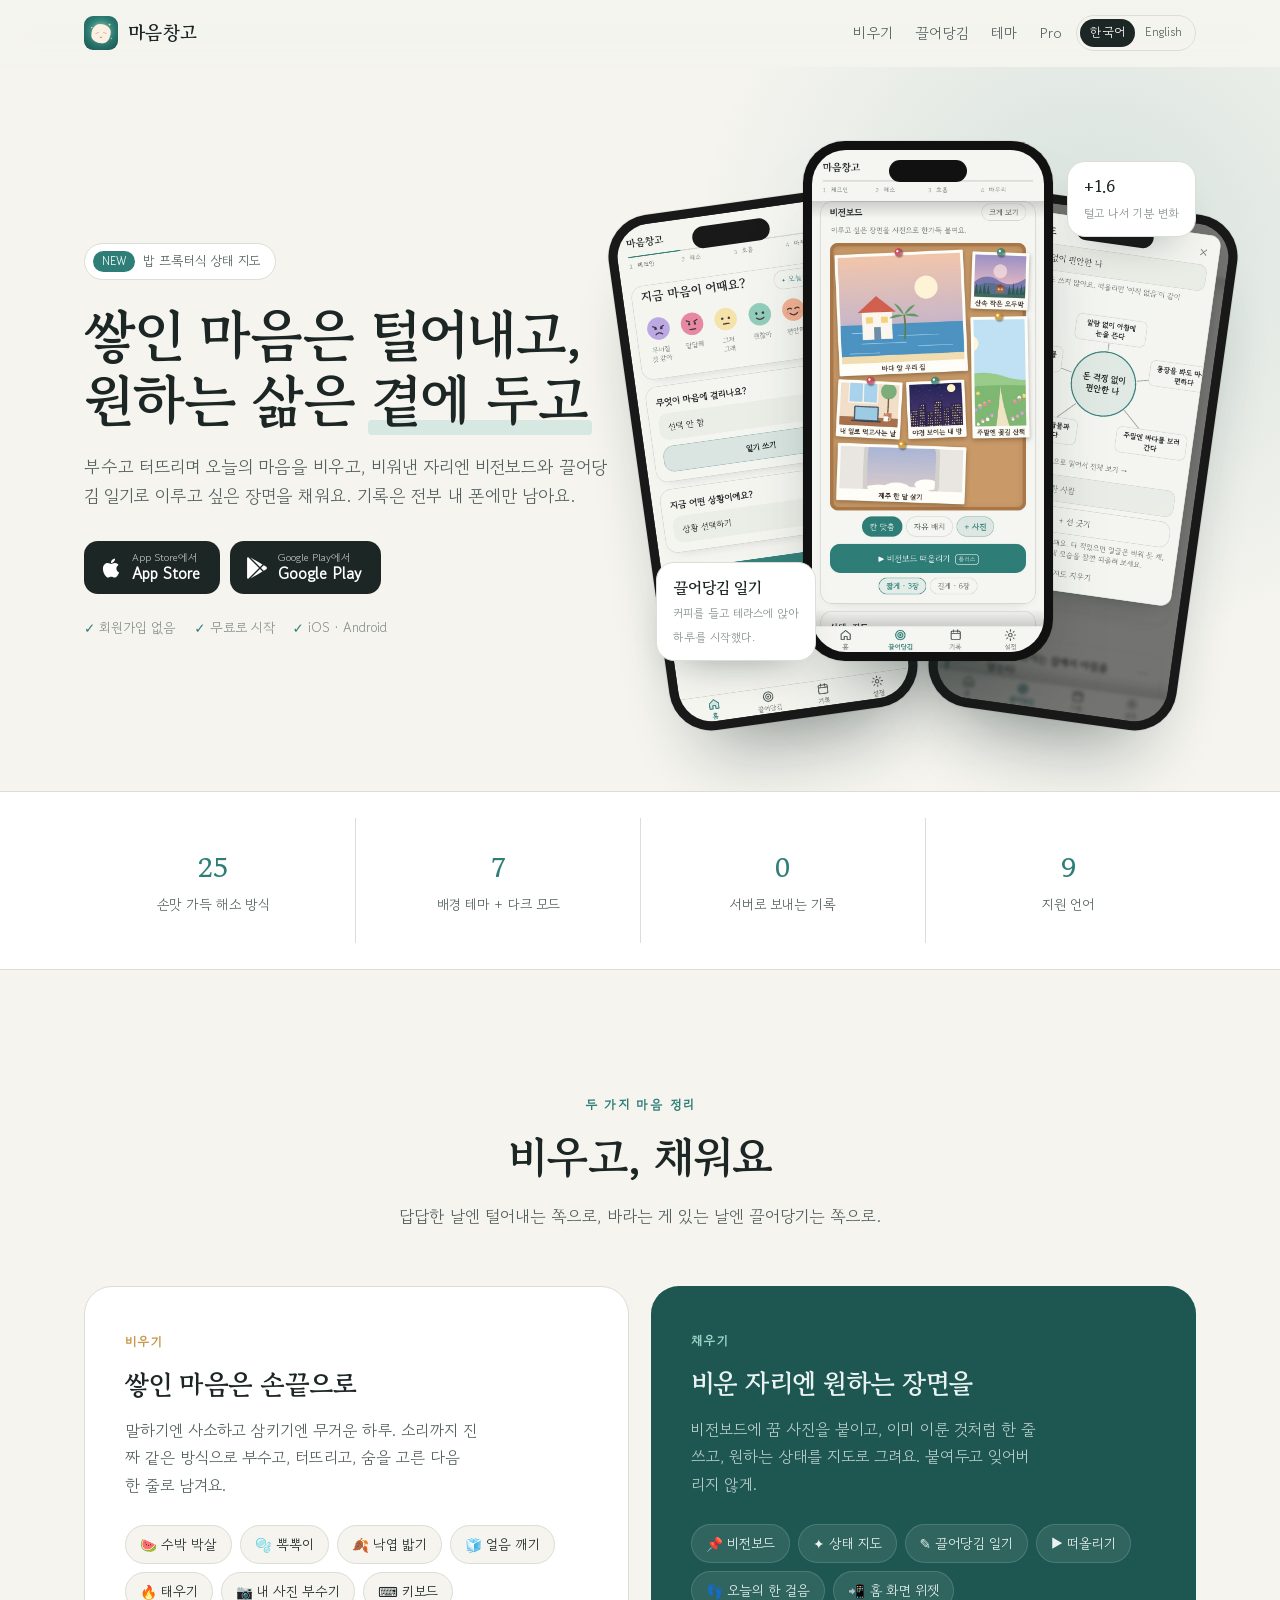
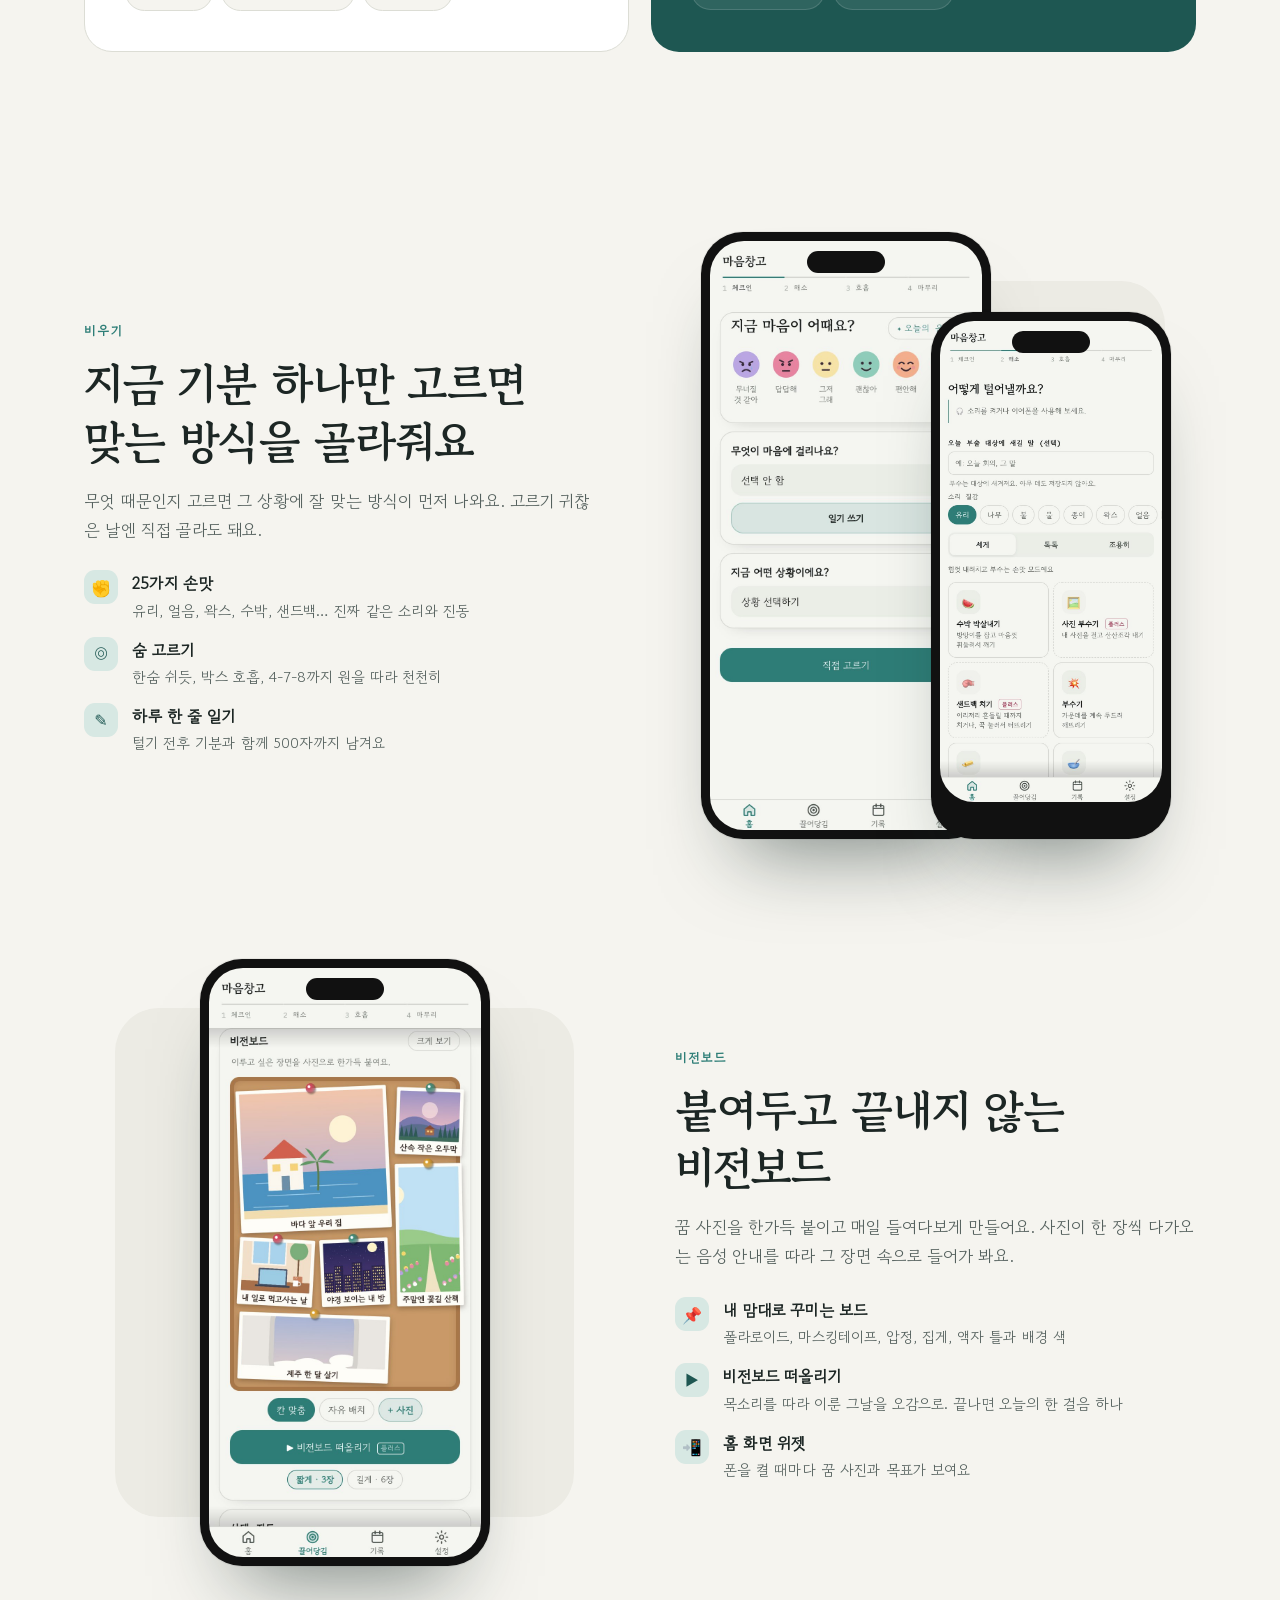
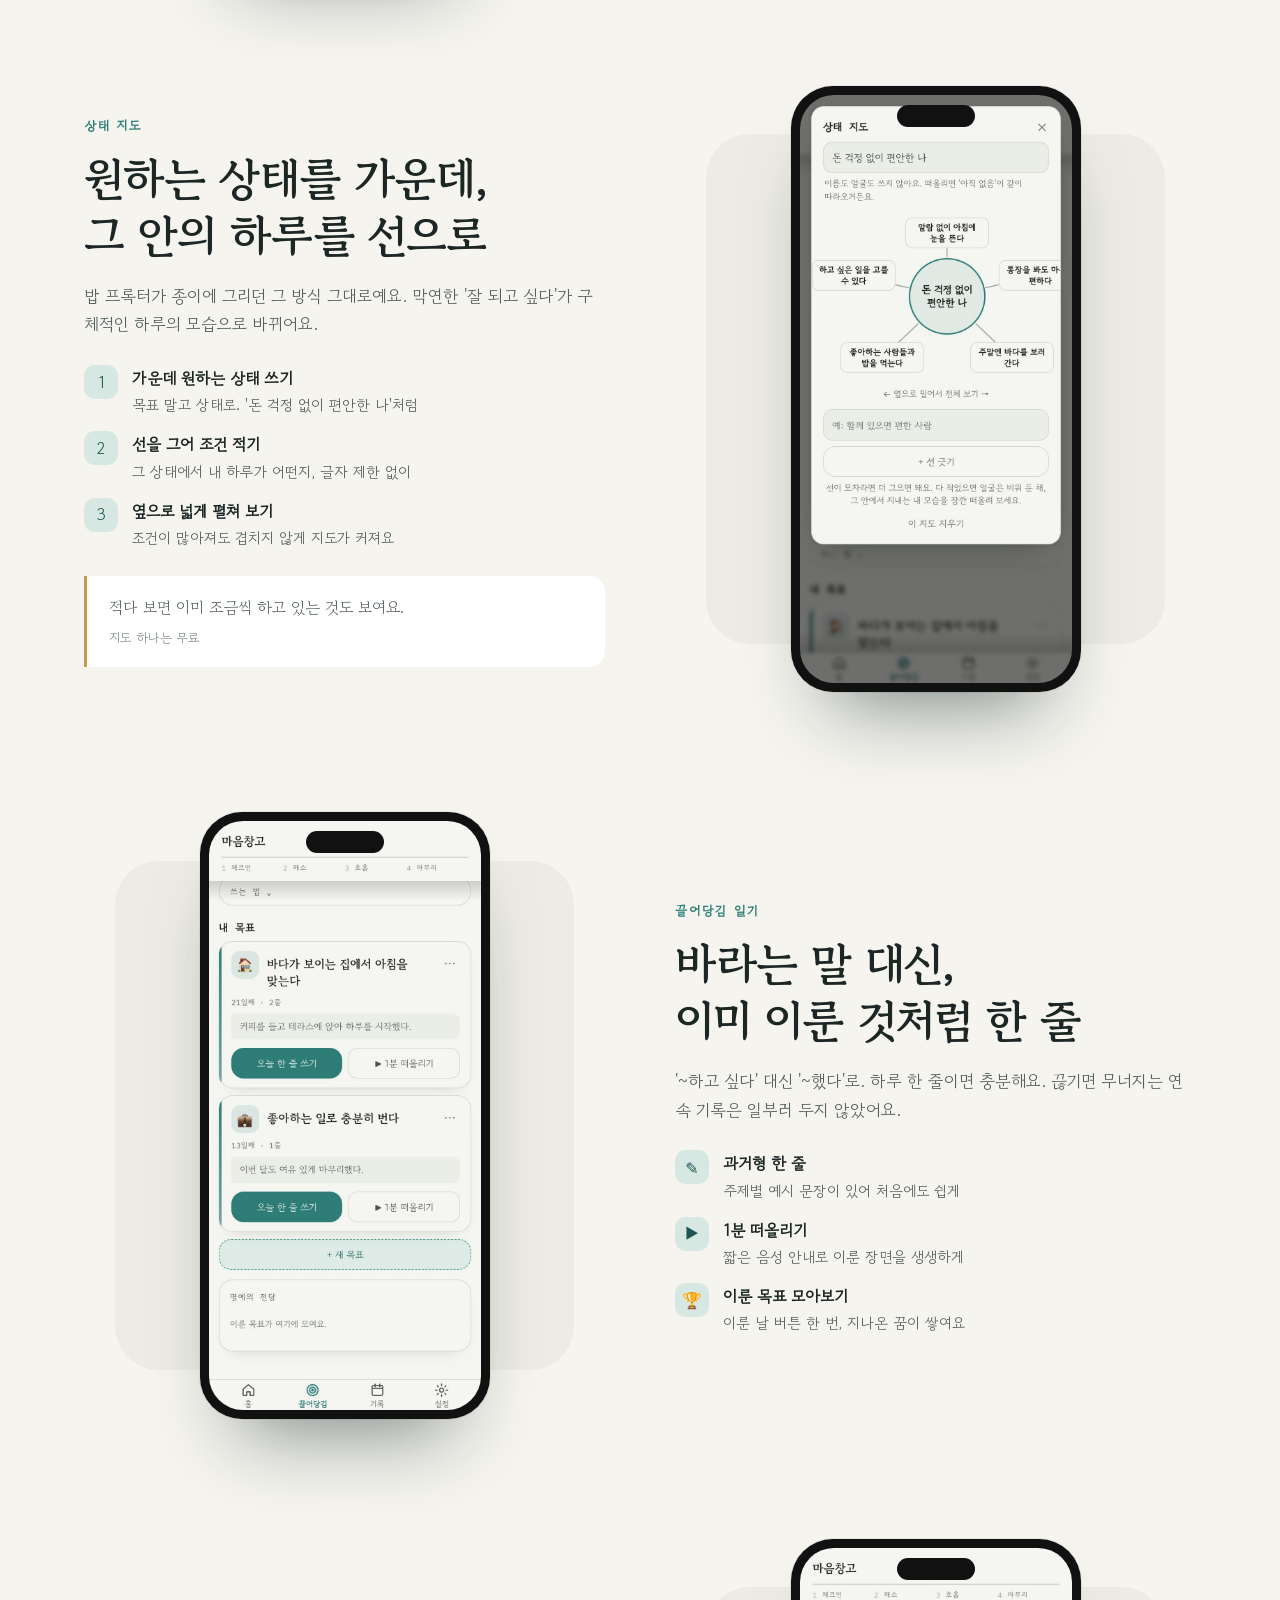
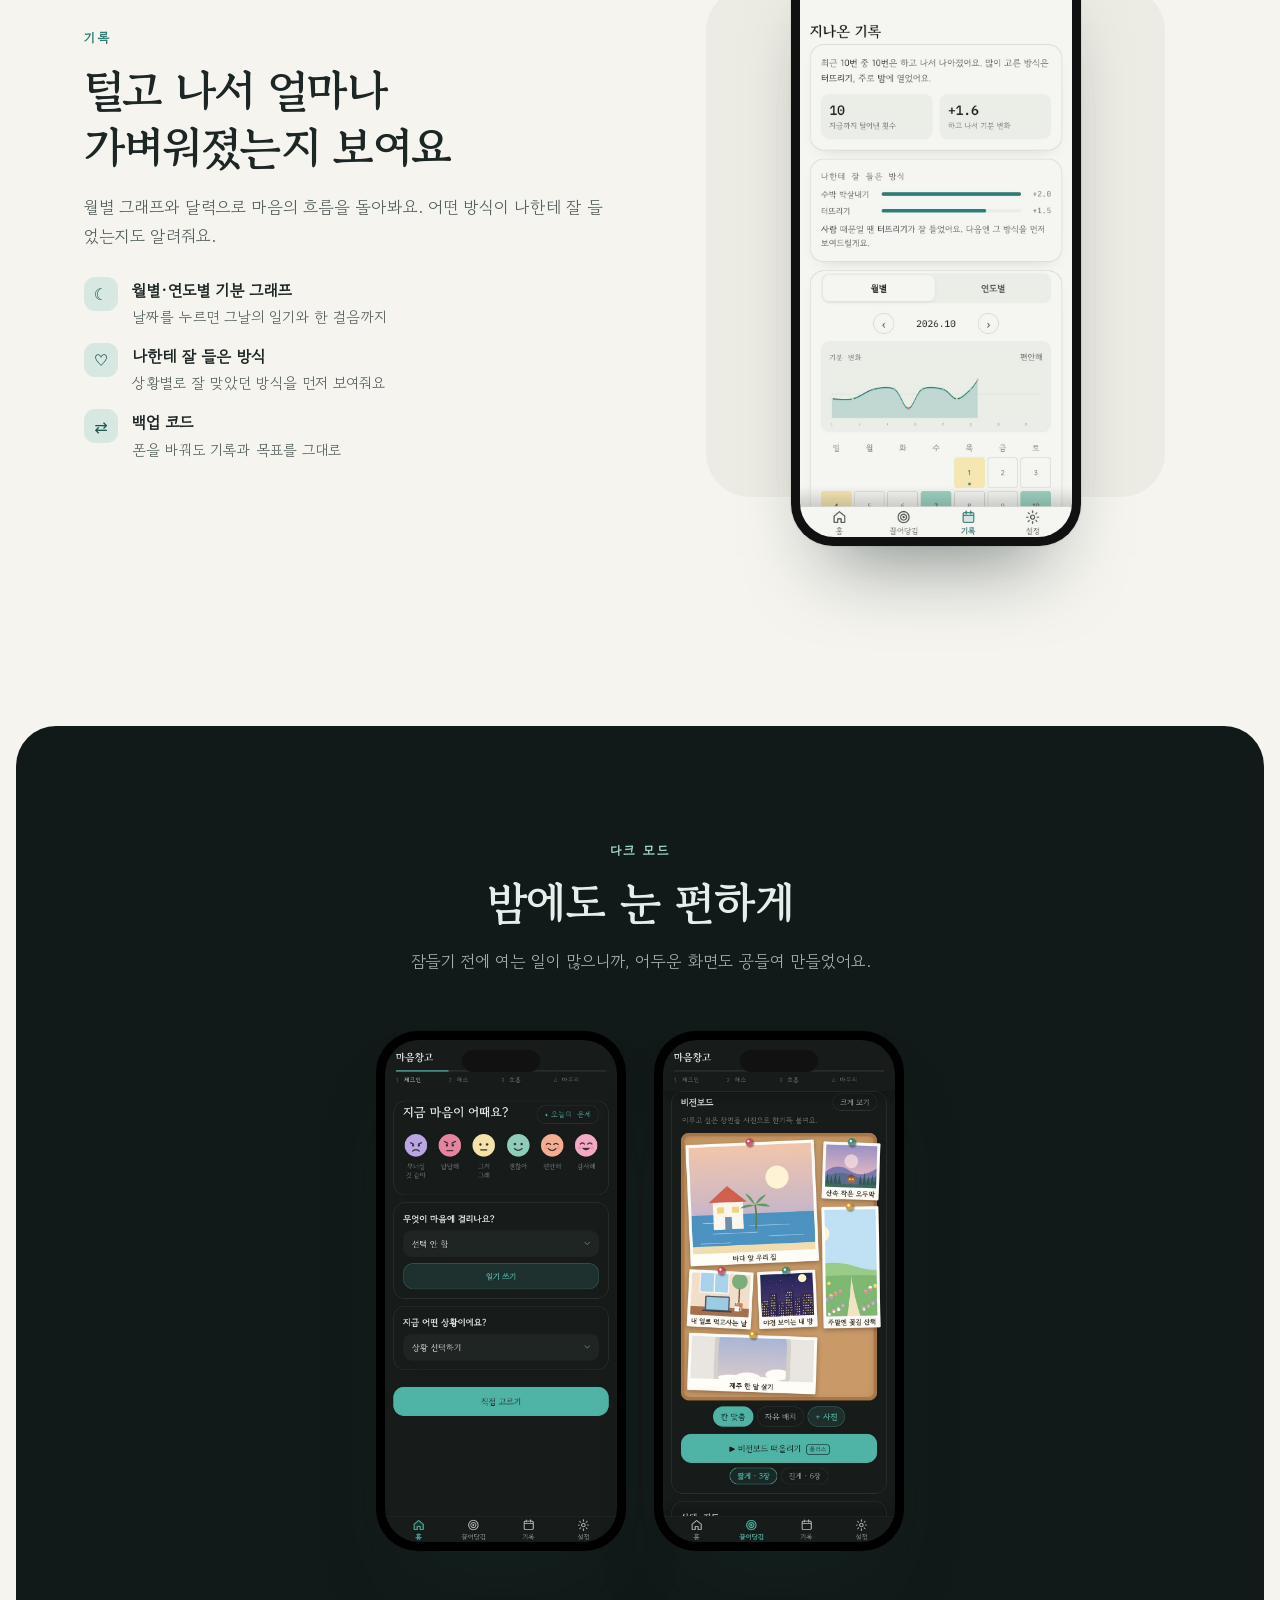
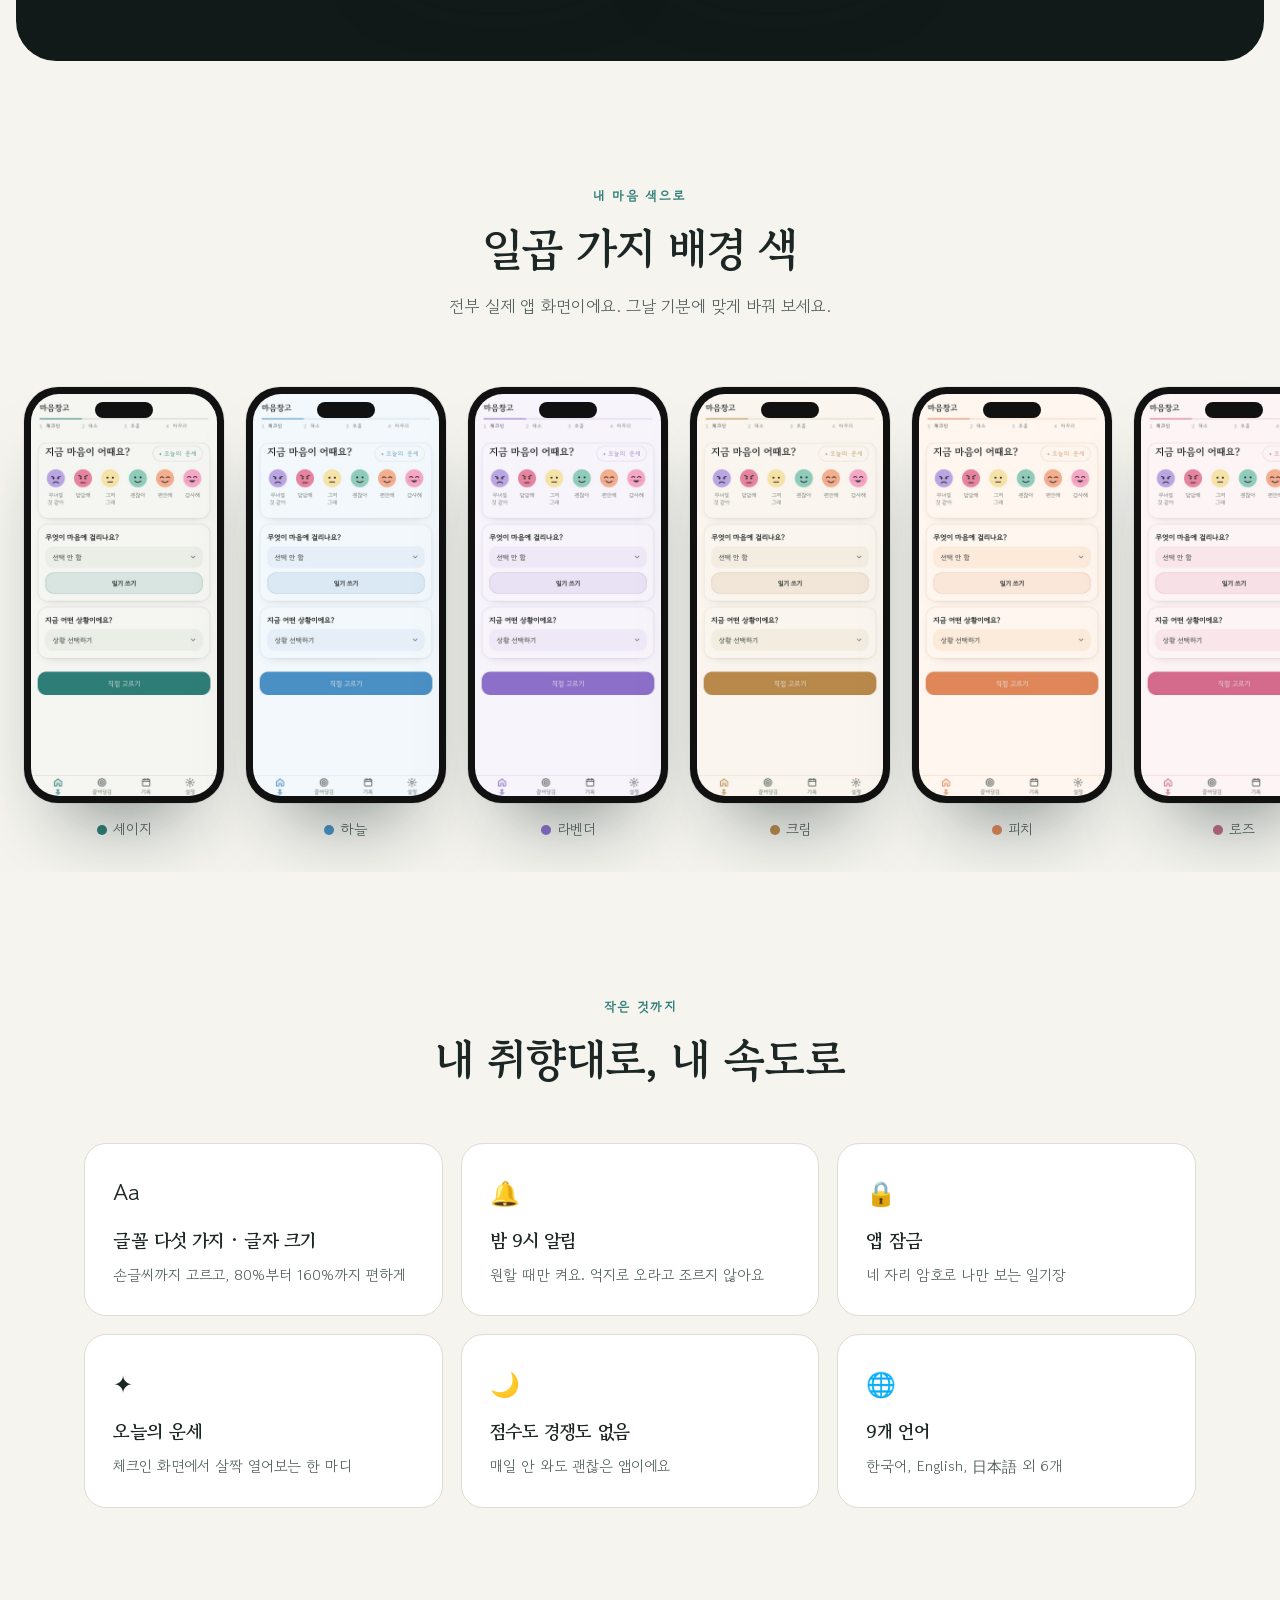
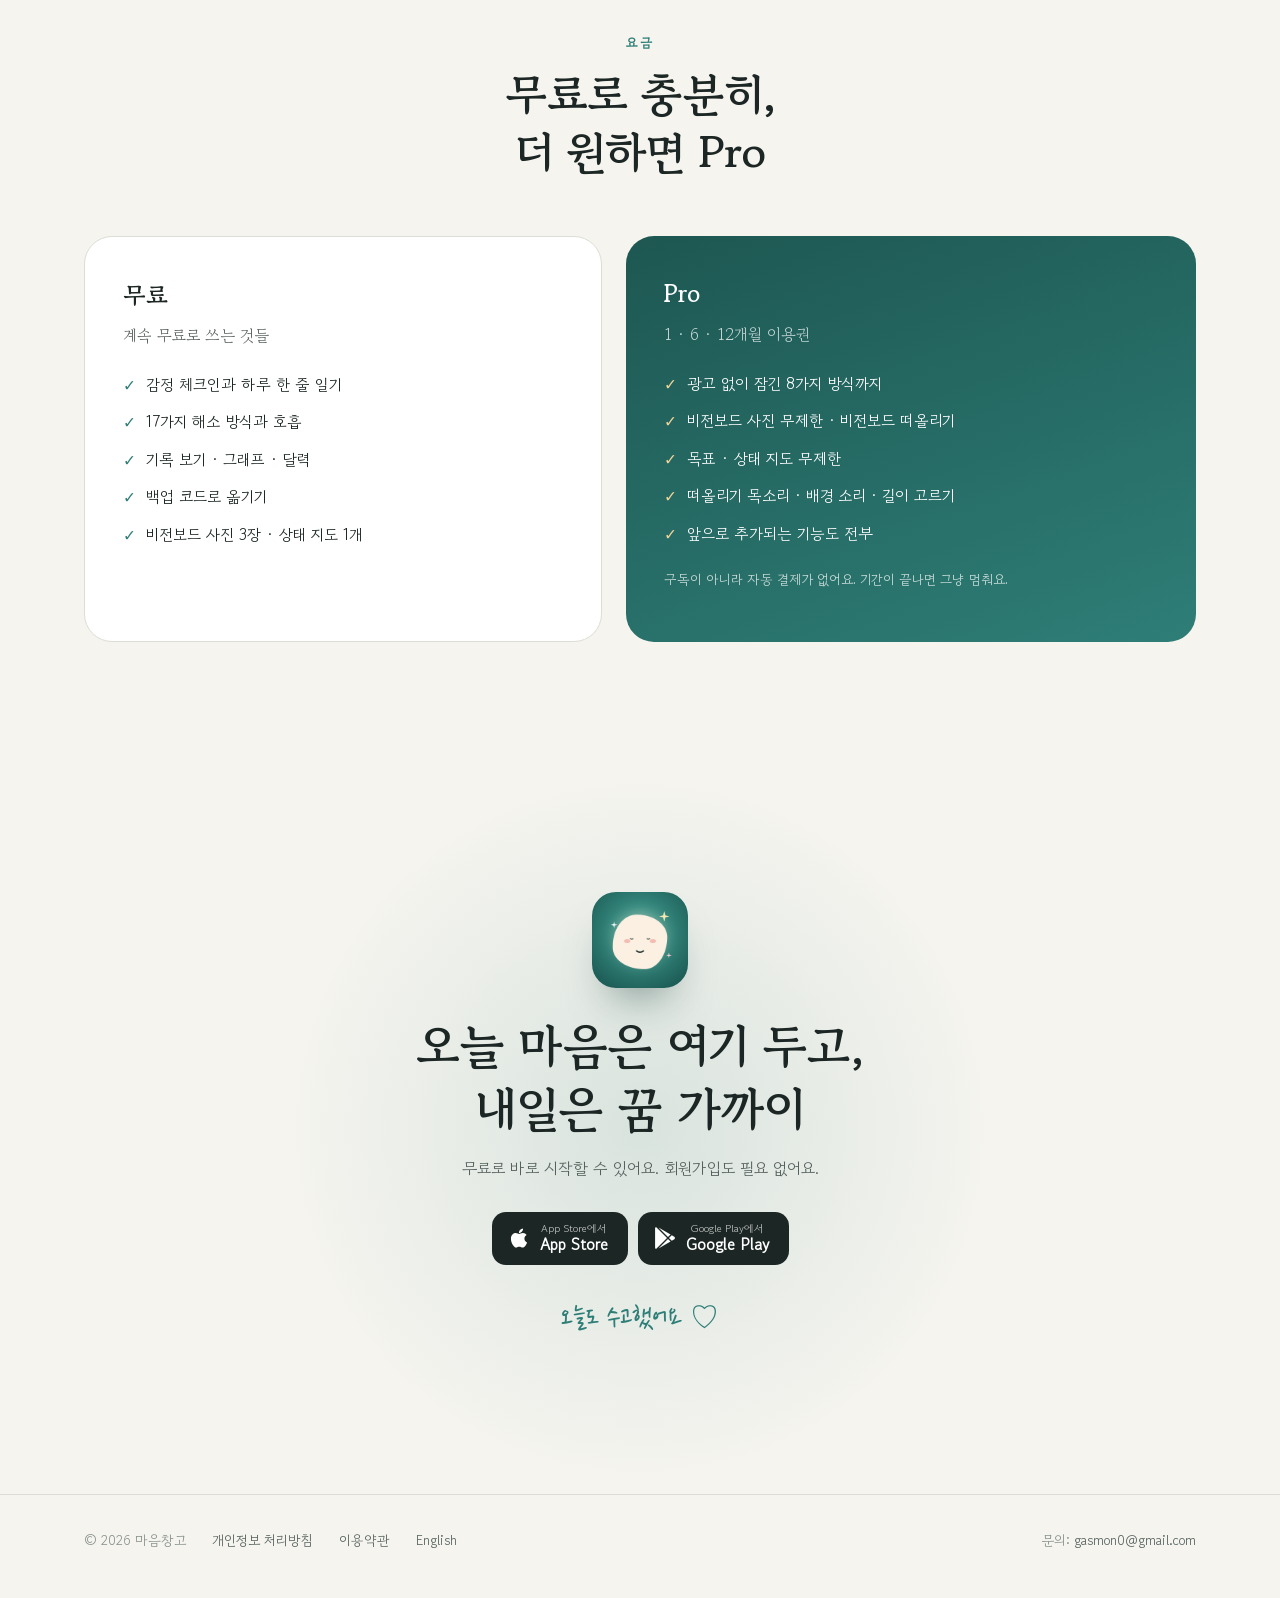
==== commit 76c04eef: "Redesign the landing page around the current app New sage layout with fresh screenshots of the curre" ====
--- a/index.html
+++ b/index.html
@@ -3,310 +3,154 @@
 <head>
 <meta charset="utf-8">
 <meta name="viewport" content="width=device-width, initial-scale=1">
-<title>마음창고 - 끌어당김 · 비전보드 · 감정일기 · 스트레스 해소 앱</title>
-<meta name="description" content="쌓인 마음은 손끝으로 툭 털어내고, 원하는 삶은 비전보드와 끌어당김 일기로 매일 곁에 두세요. 25가지 해소 방식, 호흡, 감정일기, 밥 프록터식 상태 지도, 홈 화면 비전보드 위젯까지. 기록은 내 폰에만 저장돼요.">
-<meta name="keywords" content="끌어당김,끌어당김 일기,비전보드,비전보드 앱,비전보드 위젯,시각화,확언,감정일기,감정 일기 앱,기분 기록,스트레스 해소,스트레스 해소 앱,화풀이,멘탈케어,마음챙김,호흡,4-7-8 호흡,vision board,law of attraction,mood journal,stress relief">
+<title>마음창고 - 끌어당김 · 비전보드 · 상태 지도 · 감정일기 · 스트레스 해소 앱</title>
+<meta name="description" content="쌓인 마음은 손끝으로 털어내고, 원하는 삶은 비전보드와 끌어당김 일기, 밥 프록터식 상태 지도로 매일 곁에 두세요. 25가지 해소 방식, 호흡, 감정일기, 홈 화면 위젯까지. 기록은 내 폰에만 저장돼요.">
+<meta name="keywords" content="끌어당김,끌어당김 일기,비전보드,비전보드 앱,비전보드 위젯,상태 지도,밥 프록터,시각화,확언,감정일기,감정 일기 앱,기분 기록,스트레스 해소,스트레스 해소 앱,멘탈케어,마음챙김,호흡,4-7-8 호흡">
 <link rel="canonical" href="https://jeongplanet.github.io/">
 <link rel="alternate" hreflang="ko" href="https://jeongplanet.github.io/">
 <link rel="alternate" hreflang="en" href="https://jeongplanet.github.io/en/">
 <link rel="alternate" hreflang="x-default" href="https://jeongplanet.github.io/">
 <meta property="og:title" content="마음창고 - 털어내고, 끌어당기는 마음 정리 앱">
-<meta property="og:description" content="쌓인 마음은 부수고 터뜨려 털어내고, 원하는 삶은 비전보드와 끌어당김 일기로 매일 곁에.">
-<meta property="og:image" content="https://jeongplanet.github.io/assets/icon.png">
+<meta property="og:description" content="쌓인 마음은 털어내고, 원하는 삶은 비전보드와 상태 지도로 매일 곁에.">
+<meta property="og:image" content="https://jeongplanet.github.io/assets/og.jpg">
 <meta property="og:type" content="website">
 <meta property="og:url" content="https://jeongplanet.github.io/">
 <meta property="og:locale" content="ko_KR">
 <meta name="twitter:card" content="summary_large_image">
-<meta name="twitter:title" content="마음창고 - 끌어당김 · 감정일기 · 스트레스 해소">
-<meta name="twitter:description" content="털어내고, 끌어당기는 마음 정리 앱.">
-<meta name="twitter:image" content="https://jeongplanet.github.io/assets/icon.png">
-<meta name="theme-color" content="#FFF7F2">
+<meta name="twitter:title" content="마음창고 - 털어내고, 끌어당기는 마음 정리 앱">
+<meta name="twitter:description" content="쌓인 마음은 털어내고, 원하는 삶은 비전보드와 상태 지도로 매일 곁에.">
+<meta name="twitter:image" content="https://jeongplanet.github.io/assets/og.jpg">
+<meta name="theme-color" content="#F5F4EF">
 <link rel="icon" href="assets/icon.png">
+<link rel="apple-touch-icon" href="assets/icon.png">
 <script type="application/ld+json">
-{
-  "@context": "https://schema.org",
-  "@type": "MobileApplication",
-  "name": "마음창고",
-  "alternateName": ["툭 - 하고 털기", "Emotion Vault"],
-  "url": "https://jeongplanet.github.io/",
-  "description": "부수기·터뜨리기·호흡으로 쌓인 마음을 털어내고, 감정일기와 비전보드·끌어당김 일기로 하루를 정리하는 앱. 기록은 기기에만 저장돼요.",
-  "applicationCategory": "HealthApplication",
-  "operatingSystem": "iOS, Android",
-  "image": "https://jeongplanet.github.io/assets/icon.png",
-  "offers": { "@type": "Offer", "price": "0", "priceCurrency": "KRW" }
-}
+{"@context":"https://schema.org","@type":"MobileApplication","name":"마음창고","alternateName":["마음창고","Emotion Vault"],"url":"https://jeongplanet.github.io/","description":"쌓인 마음은 손끝으로 털어내고, 원하는 삶은 비전보드와 끌어당김 일기, 밥 프록터식 상태 지도로 매일 곁에 두세요. 25가지 해소 방식, 호흡, 감정일기, 홈 화면 위젯까지. 기록은 내 폰에만 저장돼요.","applicationCategory":"HealthApplication","operatingSystem":"iOS, Android","image":"https://jeongplanet.github.io/assets/icon.png","offers":{"@type":"Offer","price":"0","priceCurrency":"KRW"}}
 </script>
 <link rel="preconnect" href="https://fonts.googleapis.com">
 <link rel="preconnect" href="https://fonts.gstatic.com" crossorigin>
 <link href="https://fonts.googleapis.com/css2?family=Gowun+Batang:wght@400;700&family=Gowun+Dodum&family=Nanum+Pen+Script&display=swap" rel="stylesheet">
-<link rel="stylesheet" href="assets/site.css">
+<link rel="stylesheet" href="assets/home.css">
 </head>
 <body>
 
-<svg width="0" height="0" style="position:absolute" aria-hidden="true">
-  <defs>
-    <symbol id="f-sad" viewBox="0 0 64 64"><circle cx="32" cy="32" r="30" fill="#B9A6E3"/><circle cx="23" cy="28" r="3" fill="#3B2D3A"/><circle cx="41" cy="28" r="3" fill="#3B2D3A"/><path d="M22 45q10-8 20 0" stroke="#3B2D3A" stroke-width="3" fill="none" stroke-linecap="round"/></symbol>
-    <symbol id="f-angry" viewBox="0 0 64 64"><circle cx="32" cy="32" r="30" fill="#E7849F"/><path d="M18 22l9 4M46 22l-9 4" stroke="#3B2D3A" stroke-width="3" stroke-linecap="round"/><circle cx="24" cy="31" r="3" fill="#3B2D3A"/><circle cx="40" cy="31" r="3" fill="#3B2D3A"/><path d="M24 45h16" stroke="#3B2D3A" stroke-width="3" stroke-linecap="round"/></symbol>
-    <symbol id="f-meh" viewBox="0 0 64 64"><circle cx="32" cy="32" r="30" fill="#F6E3A7"/><circle cx="23" cy="29" r="3" fill="#3B2D3A"/><circle cx="41" cy="29" r="3" fill="#3B2D3A"/><path d="M23 43h18" stroke="#3B2D3A" stroke-width="3" stroke-linecap="round"/></symbol>
-    <symbol id="f-ok" viewBox="0 0 64 64"><circle cx="32" cy="32" r="30" fill="#8FCDBA"/><circle cx="23" cy="28" r="3" fill="#3B2D3A"/><circle cx="41" cy="28" r="3" fill="#3B2D3A"/><path d="M22 40q10 8 20 0" stroke="#3B2D3A" stroke-width="3" fill="none" stroke-linecap="round"/></symbol>
-    <symbol id="f-calm" viewBox="0 0 64 64"><circle cx="32" cy="32" r="30" fill="#F4B08E"/><path d="M18 29q5-5 10 0M36 29q5-5 10 0" stroke="#3B2D3A" stroke-width="3" fill="none" stroke-linecap="round"/><path d="M22 40q10 9 20 0" stroke="#3B2D3A" stroke-width="3" fill="none" stroke-linecap="round"/><circle cx="16" cy="38" r="4" fill="#E7849F" opacity=".5"/><circle cx="48" cy="38" r="4" fill="#E7849F" opacity=".5"/></symbol>
-    <symbol id="heart" viewBox="0 0 64 64"><path d="M32 56S6 40 6 22a13 13 0 0 1 26-4 13 13 0 0 1 26 4c0 18-26 34-26 34z" fill="#E7849F"/><path d="M18 18a7 7 0 0 1 8-3" stroke="#fff" stroke-width="3" fill="none" stroke-linecap="round" opacity=".7"/></symbol>
-  </defs>
-</svg>
-
-<span class="blob" style="width:420px;height:420px;background:#F9DCE3;top:-120px;left:-120px"></span>
-<span class="blob" style="width:380px;height:380px;background:#ECE5FA;top:80px;right:-140px"></span>
-
-<header class="top wrap">
-  <img src="assets/icon.png" alt="마음창고 아이콘">
-  <span>마음창고</span>
-  <nav class="langs">
-    <a class="on" href="index.html">한국어</a>
-    <a href="en/index.html">English</a>
-  </nav>
+<header class="nav">
+  <div class="wrap">
+    <a class="brand" href="#top"><img src="assets/icon.png" alt="마음창고 아이콘">마음창고</a>
+    <nav class="nav-links"><a href="#out">비우기</a><a href="#attract">끌어당김</a><a href="#themes">테마</a><a href="#pro">Pro</a></nav>
+    <div class="lang"><a class="on" href="index.html">한국어</a><a class="" href="en/index.html">English</a></div>
+  </div>
 </header>
 
-<section class="hero">
+<section class="hero" id="top">
   <div class="wrap">
-    <div>
-      <span class="eyebrow">♡ 감정일기 · 마음 털기 · 끌어당김</span>
-      <h1>오늘 마음,<br>툭 털고 <em>한 줄</em> 남겨요</h1>
-      <p class="sub">말하기엔 사소하고, 삼키기엔 무거운 하루. 손끝으로 부수고 터뜨려 털어낸 다음, 나만 보는 일기장에 오늘을 살짝 적어두세요. 비워낸 자리엔 이루고 싶은 장면을 채워요.</p>
-      <div class="badges">
-        <a class="badge" href="https://apps.apple.com/app/id6814043279" target="_blank" rel="noopener">
-          <svg viewBox="0 0 384 512" fill="currentColor"><path d="M318.7 268.7c-.2-36.7 16.4-64.4 50-84.8-18.8-26.9-47.2-41.7-84.7-44.6-35.5-2.8-74.3 20.7-88.5 20.7-15 0-49.4-19.7-76.4-19.7C63.3 141.2 4 184.8 4 273.5q0 39.3 14.4 81.2c12.8 36.7 59 126.7 107.2 125.2 25.2-.6 43-17.9 75.8-17.9 31.8 0 48.3 17.9 76.4 17.9 48.6-.7 90.4-82.5 102.6-119.3-65.2-30.7-61.7-90-61.7-91.9zm-56.6-164.2c27.3-32.4 24.8-61.9 24-72.5-24.1 1.4-52 16.4-67.9 34.9-17.5 19.8-27.8 44.3-25.6 71.9 26.1 2 49.9-11.4 69.5-34.3z"/></svg>
-          App Store
-        </a>
-        <a class="badge" href="https://play.google.com/store/apps/details?id=com.hesoapp.tuk" target="_blank" rel="noopener">
-          <svg viewBox="0 0 512 512" fill="currentColor"><path d="M325.3 234.3L104.6 13l280.8 161.2-60.1 60.1zM47 0C34 6.8 25.3 19.2 25.3 35.3v441.3c0 16.1 8.7 28.5 21.7 35.3l256.6-256L47 0zm425.2 225.6l-58.9-34.1-65.7 64.5 65.7 64.5 60-34.1c17.7-11.7 17.7-49.6-1.1-60.8zM104.6 499l280.8-161.2-60.1-60.1L104.6 499z"/></svg>
-          Google Play
-        </a>
+    <div class="reveal">
+      <span class="pill"><i>NEW</i>밥 프록터식 상태 지도</span>
+      <h1>쌓인 마음은 털어내고,<br>원하는 삶은 <span class="u">곁에 두고</span></h1>
+      <p class="sub">부수고 터뜨리며 오늘의 마음을 비우고, 비워낸 자리엔 비전보드와 끌어당김 일기로 이루고 싶은 장면을 채워요. 기록은 전부 내 폰에만 남아요.</p>
+      <div class="stores">
+        <a class="store " href="https://apps.apple.com/app/id6814043279" target="_blank" rel="noopener"><svg viewBox="0 0 384 512" fill="currentColor"><path d="M318.7 268.7c-.2-36.7 16.4-64.4 50-84.8-18.8-26.9-47.2-41.7-84.7-44.6-35.5-2.8-74.3 20.7-88.5 20.7-15 0-49.4-19.7-76.4-19.7C63.3 141.2 4 184.8 4 273.5q0 39.3 14.4 81.2c12.8 36.7 59 126.7 107.2 125.2 25.2-.6 43-17.9 75.8-17.9 31.8 0 48.3 17.9 76.4 17.9 48.6-.7 90.4-82.5 102.6-119.3-65.2-30.7-61.7-90-61.7-91.9zm-56.6-164.2c27.3-32.4 24.8-61.9 24-72.5-24.1 1.4-52 16.4-67.9 34.9-17.5 19.8-27.8 44.3-25.6 71.9 26.1 2 49.9-11.4 69.5-34.3z"/></svg><span><small>App Store에서</small><b>App Store</b></span></a>
+        <a class="store " href="https://play.google.com/store/apps/details?id=com.hesoapp.tuk" target="_blank" rel="noopener"><svg viewBox="0 0 512 512" fill="currentColor"><path d="M325.3 234.3L104.6 13l280.8 161.2-60.1 60.1zM47 0C34 6.8 25.3 19.2 25.3 35.3v441.3c0 16.1 8.7 28.5 21.7 35.3l256.6-256L47 0zm425.2 225.6l-58.9-34.1-65.7 64.5 65.7 64.5 60-34.1c17.7-11.7 17.7-49.6-1.1-60.8zM104.6 499l280.8-161.2-60.1-60.1L104.6 499z"/></svg><span><small>Google Play에서</small><b>Google Play</b></span></a>
       </div>
-      <p class="free">무료로 시작해요 · 회원가입 없음</p>
+      <div class="meta"><span>회원가입 없음</span><span>무료로 시작</span><span>iOS · Android</span></div>
     </div>
-    <div class="stage" aria-hidden="true">
-      <div class="phone"><img src="assets/pal-blossom.jpg" alt="" loading="eager"></div>
-      <div class="paper">
-        <div class="date"><span>10월 4일 토요일</span><svg width="24" height="24"><use href="#f-calm"/></svg></div>
-        <div class="hand">괜히 서운했던 그 말,<br>뽁뽁이 한 장 다 터뜨리고<br>나니까 조금 가벼워졌다.<br>내일은 내 편 들어주기 ♡</div>
-      </div>
-      <svg class="sticker s1"><use href="#heart"/></svg>
-      <svg class="sticker s2"><use href="#f-ok"/></svg>
-      <svg class="sticker s3"><use href="#f-sad"/></svg>
+    <div class="fan reveal" aria-hidden="true">
+      <div class="phone p2"><img src="assets/shots/ko/checkin.jpg" alt="" loading="lazy"></div><div class="phone p3"><img src="assets/shots/ko/map.jpg" alt="" loading="lazy"></div><div class="phone p1"><img src="assets/shots/ko/board.jpg" alt="" loading="lazy"></div>
+      <div class="float f1"><b>끌어당김 일기</b><small>커피를 들고 테라스에 앉아<br>하루를 시작했다.</small></div>
+      <div class="float f2"><b>+1.6</b><small>털고 나서 기분 변화</small></div>
     </div>
   </div>
 </section>
 
+<section class="strip"><div class="wrap"><div><b>25</b><span>손맛 가득 해소 방식</span></div><div><b>7</b><span>배경 테마 + 다크 모드</span></div><div><b>0</b><span>서버로 보내는 기록</span></div><div><b>9</b><span>지원 언어</span></div></div></section>
+
 <section class="sec">
   <div class="wrap">
-    <div class="sec-head reveal">
-      <span class="kicker">혹시, 오늘도</span>
-      <h2>이런 날 있잖아요</h2>
-    </div>
-    <div class="notes">
-      <div class="note reveal">웃으며 넘겼는데<br>하루 종일 맴도는 그 말<small>퇴근길 지하철에서</small></div>
-      <div class="note reveal">단톡방에 남긴 말,<br>아무도 대답이 없을 때<small>읽음 3, 답장 0</small></div>
-      <div class="note reveal">이유 없이 눈물이 나는<br>새벽 세 시<small>잠은 안 오고</small></div>
-      <div class="note reveal">누구한테 말하기엔<br>너무 사소한 서운함<small>그래도 서운한 건 서운한 거</small></div>
-      <div class="note reveal">잘하고 싶은데<br>마음처럼 안 되는 날<small>나한테 제일 엄격한 나</small></div>
-      <div class="note reveal">다 귀찮고<br>손 하나 까딱하기 싫은 날<small>그런 날도 괜찮아요</small></div>
-    </div>
-    <p class="notes-after reveal">그럴 땐 참지 말고, <em>툭</em> 털어내요.</p>
-  </div>
-</section>
-
-<section class="sec tight">
-  <div class="wrap">
-    <div class="sec-head reveal">
-      <span class="kicker">하루를 비우는</span>
-      <h2>세 걸음이면 충분해요</h2>
-      <p>길게 쓰지 않아도, 매일 오지 않아도 괜찮아요.</p>
-    </div>
-    <div class="steps">
-      <div class="step reveal">
-        <span class="no">하나,</span>
-        <h3>지금 기분 고르기</h3>
-        <p>마음에 가까운 얼굴 하나만 톡. 이유를 고르면 거기에 맞는 방식을 먼저 골라줘요.</p>
-        <div class="vis moods">
-          <svg><use href="#f-angry"/></svg><svg><use href="#f-sad"/></svg><svg><use href="#f-meh"/></svg><svg><use href="#f-ok"/></svg><svg><use href="#f-calm"/></svg>
-        </div>
-      </div>
-      <div class="step reveal">
-        <span class="no">둘,</span>
-        <h3>손끝으로 털어내기</h3>
-        <p>세게 부수거나, 톡톡 터뜨리거나, 조용히 태우거나. 소리까지 진짜 같은 25가지 방식.</p>
-        <div class="vis modes">
-          <span class="chip">🫧 뽁뽁이</span><span class="chip">🍂 낙엽 밟기</span><span class="chip">🍉 수박 박살</span><span class="chip">🔥 태우기</span><span class="chip">🌊 파도</span><span class="chip">🪨 돌탑 쌓기</span><span class="chip">⌨️ 키보드</span>
-        </div>
-      </div>
-      <div class="step reveal">
-        <span class="no">셋,</span>
-        <h3>숨 고르고 한 줄 일기</h3>
-        <p>원을 따라 숨을 고르고, 달라진 기분과 오늘의 한 줄을 남겨요.</p>
-        <div class="vis write">오늘의 나,<br>꽤 잘 버텼다 ✿</div>
-      </div>
+    <div class="head reveal"><span class="kick">두 가지 마음 정리</span><h2>비우고, 채워요</h2><p>답답한 날엔 털어내는 쪽으로, 바라는 게 있는 날엔 끌어당기는 쪽으로.</p></div>
+    <div class="duo">
+      <div class="half empty reveal"><span class="tag">비우기</span><h3>쌓인 마음은 손끝으로</h3><p>말하기엔 사소하고 삼키기엔 무거운 하루. 소리까지 진짜 같은 방식으로 부수고, 터뜨리고, 숨을 고른 다음 한 줄로 남겨요.</p><div class="chips"><span>🍉 수박 박살</span><span>🫧 뽁뽁이</span><span>🍂 낙엽 밟기</span><span>🧊 얼음 깨기</span><span>🔥 태우기</span><span>📷 내 사진 부수기</span><span>⌨️ 키보드</span></div></div>
+      <div class="half fill reveal"><span class="tag">채우기</span><h3>비운 자리엔 원하는 장면을</h3><p>비전보드에 꿈 사진을 붙이고, 이미 이룬 것처럼 한 줄 쓰고, 원하는 상태를 지도로 그려요. 붙여두고 잊어버리지 않게.</p><div class="chips"><span>📌 비전보드</span><span>✦ 상태 지도</span><span>✎ 끌어당김 일기</span><span>▶ 떠올리기</span><span>👣 오늘의 한 걸음</span><span>📲 홈 화면 위젯</span></div></div>
     </div>
   </div>
 </section>
 
-<section class="sec diary">
+<section class="sec" style="padding-top:0">
   <div class="wrap">
-    <div class="reveal">
-      <span class="kicker">나만 아는 이야기</span>
-      <h2>아무도 안 보는<br>나만의 감정일기</h2>
-      <p class="lead">털어내고 난 뒤의 마음은 생각보다 솔직해요. 그 순간을 일기처럼 남겨두면, 어느 날 돌아봤을 때 내가 나를 조금 더 알게 돼요.</p>
-      <ul class="checks">
-        <li><i>✎</i><div><b>하루 한 줄, 500자까지</b><span>털어낸 뒤에 써도, '일기 쓰기'로 바로 써도 돼요</span></div></li>
-        <li><i>☺</i><div><b>전후 기분이 함께 남아요</b><span>털기 전과 후, 마음이 얼마나 달라졌는지</span></div></li>
-        <li><i>☾</i><div><b>월별 기분 그래프와 달력</b><span>날짜를 누르면 그날의 일기와 한 걸음을 다시 볼 수 있어요</span></div></li>
-        <li><i>♡</i><div><b>나한테 잘 맞았던 방식</b><span>어떤 방식이 나를 제일 편하게 했는지 알려줘요</span></div></li>
-        <li><i>🔒</i><div><b>기록은 내 폰에만</b><span>로그인도, 서버 전송도 없어요</span></div></li>
-      </ul>
+    <div class="feat " id="out">
+      <div class="txt reveal"><span class="kick">비우기</span><h2>지금 기분 하나만 고르면<br>맞는 방식을 골라줘요</h2><p class="lead">무엇 때문인지 고르면 그 상황에 잘 맞는 방식이 먼저 나와요. 고르기 귀찮은 날엔 직접 골라도 돼요.</p><ul class="list"><li><i>✊</i><div><b>25가지 손맛</b><span>유리, 얼음, 왁스, 수박, 샌드백… 진짜 같은 소리와 진동</span></div></li><li><i>◎</i><div><b>숨 고르기</b><span>한숨 쉬듯, 박스 호흡, 4-7-8까지 원을 따라 천천히</span></div></li><li><i>✎</i><div><b>하루 한 줄 일기</b><span>털기 전후 기분과 함께 500자까지 남겨요</span></div></li></ul></div>
+      <div class="shot reveal"><div class="phone "><img src="assets/shots/ko/checkin.jpg" alt="" loading="lazy"></div><div class="phone small"><img src="assets/shots/ko/modes.jpg" alt="" loading="lazy"></div></div>
     </div>
-    <div class="reveal">
-      <div class="book">
-        <svg class="heart"><use href="#heart"/></svg>
-        <div class="bh"><span class="d">10월 4일</span><span class="w">토요일 · 밤 11:42</span></div>
-        <div class="moodflow"><svg><use href="#f-angry"/></svg><span class="arrow">→</span><svg><use href="#f-calm"/></svg><span>털기 전보다 훨씬 가벼워요</span></div>
-        <div class="hand">회의 끝나고 괜히 서운했던 마음.<br>수박 한 통 시원하게 깨고 나니<br>이상하게 웃음이 났다.<br>내일은 조금 더 내 편 들어주기.</div>
-        <span class="tag"># 회사</span> <span class="tag peach"># 수박 박살내기</span>
-      </div>
+    <div class="feat rev" id="attract">
+      <div class="txt reveal"><span class="kick">비전보드</span><h2>붙여두고 끝내지 않는<br>비전보드</h2><p class="lead">꿈 사진을 한가득 붙이고 매일 들여다보게 만들어요. 사진이 한 장씩 다가오는 음성 안내를 따라 그 장면 속으로 들어가 봐요.</p><ul class="list"><li><i>📌</i><div><b>내 맘대로 꾸미는 보드</b><span>폴라로이드, 마스킹테이프, 압정, 집게, 액자 틀과 배경 색</span></div></li><li><i>▶</i><div><b>비전보드 떠올리기</b><span>목소리를 따라 이룬 그날을 오감으로. 끝나면 오늘의 한 걸음 하나</span></div></li><li><i>📲</i><div><b>홈 화면 위젯</b><span>폰을 켤 때마다 꿈 사진과 목표가 보여요</span></div></li></ul></div>
+      <div class="shot reveal"><div class="phone "><img src="assets/shots/ko/board.jpg" alt="" loading="lazy"></div></div>
+    </div>
+    <div class="feat " id="map">
+      <div class="txt reveal"><span class="kick">상태 지도</span><h2>원하는 상태를 가운데,<br>그 안의 하루를 선으로</h2><p class="lead">밥 프록터가 종이에 그리던 그 방식 그대로예요. 막연한 '잘 되고 싶다'가 구체적인 하루의 모습으로 바뀌어요.</p><ul class="list"><li><i>1</i><div><b>가운데 원하는 상태 쓰기</b><span>목표 말고 상태로. '돈 걱정 없이 편안한 나'처럼</span></div></li><li><i>2</i><div><b>선을 그어 조건 적기</b><span>그 상태에서 내 하루가 어떤지, 글자 제한 없이</span></div></li><li><i>3</i><div><b>옆으로 넓게 펼쳐 보기</b><span>조건이 많아져도 겹치지 않게 지도가 커져요</span></div></li></ul><div class="quote">적다 보면 이미 조금씩 하고 있는 것도 보여요.<small>지도 하나는 무료</small></div></div>
+      <div class="shot reveal"><div class="phone "><img src="assets/shots/ko/map.jpg" alt="" loading="lazy"></div></div>
+    </div>
+    <div class="feat rev" id="journal">
+      <div class="txt reveal"><span class="kick">끌어당김 일기</span><h2>바라는 말 대신,<br>이미 이룬 것처럼 한 줄</h2><p class="lead">'~하고 싶다' 대신 '~했다'로. 하루 한 줄이면 충분해요. 끊기면 무너지는 연속 기록은 일부러 두지 않았어요.</p><ul class="list"><li><i>✎</i><div><b>과거형 한 줄</b><span>주제별 예시 문장이 있어 처음에도 쉽게</span></div></li><li><i>▶</i><div><b>1분 떠올리기</b><span>짧은 음성 안내로 이룬 장면을 생생하게</span></div></li><li><i>🏆</i><div><b>이룬 목표 모아보기</b><span>이룬 날 버튼 한 번, 지나온 꿈이 쌓여요</span></div></li></ul></div>
+      <div class="shot reveal"><div class="phone "><img src="assets/shots/ko/journal.jpg" alt="" loading="lazy"></div></div>
+    </div>
+    <div class="feat " id="log">
+      <div class="txt reveal"><span class="kick">기록</span><h2>털고 나서 얼마나<br>가벼워졌는지 보여요</h2><p class="lead">월별 그래프와 달력으로 마음의 흐름을 돌아봐요. 어떤 방식이 나한테 잘 들었는지도 알려줘요.</p><ul class="list"><li><i>☾</i><div><b>월별·연도별 기분 그래프</b><span>날짜를 누르면 그날의 일기와 한 걸음까지</span></div></li><li><i>♡</i><div><b>나한테 잘 들은 방식</b><span>상황별로 잘 맞았던 방식을 먼저 보여줘요</span></div></li><li><i>⇄</i><div><b>백업 코드</b><span>폰을 바꿔도 기록과 목표를 그대로</span></div></li></ul></div>
+      <div class="shot reveal"><div class="phone "><img src="assets/shots/ko/log.jpg" alt="" loading="lazy"></div></div>
     </div>
   </div>
 </section>
 
-<section class="sec attract">
+<section class="band">
   <div class="wrap">
-    <div class="reveal">
-      <span class="kicker">비워낸 자리엔</span>
-      <h2>이루고 싶은 장면을<br>매일 곁에 두는 끌어당김</h2>
-      <p class="lead">털어내기만 하면 끝이 아니에요. 원하는 삶을 구체적으로 그려두고, 이미 이룬 것처럼 하루 한 줄 적고, 그 장면을 향한 작은 한 걸음을 남겨요.</p>
-      <ul class="checks">
-        <li><i>📌</i><div><b>비전보드</b><span>꿈 사진을 한가득 붙여요. 폴라로이드·마스킹테이프·압정·집게·액자 틀로 꾸미고, 꾹 눌러 원하는 자리에 겹쳐 놓을 수도 있어요</span></div></li>
-        <li><i>📲</i><div><b>홈 화면 위젯</b><span>폰을 켤 때마다 꿈 사진과 내 목표, 오늘의 한 걸음이 보여요. 사진은 한 시간마다 바뀌어요</span></div></li>
-        <li><i>✎</i><div><b>끌어당김 일기</b><span>바라는 말 대신, 이미 이룬 것처럼 과거형으로 하루 한 줄</span></div></li>
-        <li><i>▶</i><div><b>1분 떠올리기 · 비전보드 떠올리기</b><span>목소리를 따라 이룬 그날을 오감으로 생생하게</span></div></li>
-        <li><i>✦</i><div><b>상태 지도</b><span>밥 프록터 방식 그대로. 가운데 원하는 상태를 쓰고, 선을 그어 그 안의 조건을 글자 제한 없이 하나씩 적어요. 지도 하나는 무료</span></div></li>
-        <li><i>👣</i><div><b>오늘의 한 걸음</b><span>비전보드 떠올리기를 마치면, 그 장면을 향해 오늘 할 수 있는 작은 행동 하나를 적어요. 기록 탭에 날짜별로 쌓여요</span></div></li>
-      </ul>
-    </div>
-    <div class="reveal attract-vis" aria-hidden="true">
-      <div class="ph a"><img src="assets/attract-board.jpg" alt="" loading="lazy"></div>
-      <div class="ph b"><img src="assets/attract-map.jpg" alt="" loading="lazy"></div>
+    <div class="head reveal"><span class="kick">다크 모드</span><h2>밤에도 눈 편하게</h2><p>잠들기 전에 여는 일이 많으니까, 어두운 화면도 공들여 만들었어요.</p></div>
+    <div class="row reveal"><div class="phone "><img src="assets/shots/ko/dark_checkin.jpg" alt="" loading="lazy"></div><div class="phone "><img src="assets/shots/ko/dark_board.jpg" alt="" loading="lazy"></div></div>
+  </div>
+</section>
+
+<section class="sec" id="themes">
+  <div class="wrap"><div class="head reveal"><span class="kick">내 마음 색으로</span><h2>일곱 가지 배경 색</h2><p>전부 실제 앱 화면이에요. 그날 기분에 맞게 바꿔 보세요.</p></div></div>
+  <div class="themes-wrap"><div class="themes reveal"><figure><div class="phone "><img src="assets/shots/ko/checkin.jpg" alt="" loading="lazy"></div><figcaption><i style="background:#2E7E77"></i>세이지</figcaption></figure><figure><div class="phone "><img src="assets/shots/ko/pal_sky.jpg" alt="" loading="lazy"></div><figcaption><i style="background:#4A90C4"></i>하늘</figcaption></figure><figure><div class="phone "><img src="assets/shots/ko/pal_lavender.jpg" alt="" loading="lazy"></div><figcaption><i style="background:#8B6FC9"></i>라벤더</figcaption></figure><figure><div class="phone "><img src="assets/shots/ko/pal_cream.jpg" alt="" loading="lazy"></div><figcaption><i style="background:#B8894A"></i>크림</figcaption></figure><figure><div class="phone "><img src="assets/shots/ko/pal_peach.jpg" alt="" loading="lazy"></div><figcaption><i style="background:#E0875A"></i>피치</figcaption></figure><figure><div class="phone "><img src="assets/shots/ko/pal_rose.jpg" alt="" loading="lazy"></div><figcaption><i style="background:#C26A86"></i>로즈</figcaption></figure><figure><div class="phone "><img src="assets/shots/ko/pal_blossom.jpg" alt="" loading="lazy"></div><figcaption><i style="background:#D98BA3"></i>벚꽃</figcaption></figure></div></div>
+</section>
+
+<section class="sec" style="padding-top:0">
+  <div class="wrap">
+    <div class="head reveal"><span class="kick">작은 것까지</span><h2>내 취향대로, 내 속도로</h2></div>
+    <div class="grid3"><div class="card reveal"><div class="ic">Aa</div><h3>글꼴 다섯 가지 · 글자 크기</h3><p>손글씨까지 고르고, 80%부터 160%까지 편하게</p></div><div class="card reveal"><div class="ic">🔔</div><h3>밤 9시 알림</h3><p>원할 때만 켜요. 억지로 오라고 조르지 않아요</p></div><div class="card reveal"><div class="ic">🔒</div><h3>앱 잠금</h3><p>네 자리 암호로 나만 보는 일기장</p></div><div class="card reveal"><div class="ic">✦</div><h3>오늘의 운세</h3><p>체크인 화면에서 살짝 열어보는 한 마디</p></div><div class="card reveal"><div class="ic">🌙</div><h3>점수도 경쟁도 없음</h3><p>매일 안 와도 괜찮은 앱이에요</p></div><div class="card reveal"><div class="ic">🌐</div><h3>9개 언어</h3><p>한국어, English, 日本語 외 6개</p></div></div>
+  </div>
+</section>
+
+<section class="sec" id="pro" style="padding-top:0">
+  <div class="wrap">
+    <div class="head reveal"><span class="kick">요금</span><h2>무료로 충분히,<br>더 원하면 Pro</h2></div>
+    <div class="pro">
+      <div class="plan reveal"><h3>무료</h3><p class="price">계속 무료로 쓰는 것들</p><ul><li>감정 체크인과 하루 한 줄 일기</li><li>17가지 해소 방식과 호흡</li><li>기록 보기 · 그래프 · 달력</li><li>백업 코드로 옮기기</li><li>비전보드 사진 3장 · 상태 지도 1개</li></ul></div>
+      <div class="plan p reveal"><h3>Pro</h3><p class="price">1 · 6 · 12개월 이용권</p><ul><li>광고 없이 잠긴 8가지 방식까지</li><li>비전보드 사진 무제한 · 비전보드 떠올리기</li><li>목표 · 상태 지도 무제한</li><li>떠올리기 목소리 · 배경 소리 · 길이 고르기</li><li>앞으로 추가되는 기능도 전부</li></ul><p class="note">구독이 아니라 자동 결제가 없어요. 기간이 끝나면 그냥 멈춰요.</p></div>
     </div>
   </div>
 </section>
 
-<section class="sec">
-  <div class="wrap">
-    <div class="sec-head reveal">
-      <span class="kicker">내 마음에 쏙 들게</span>
-      <h2>작은 것까지 내 취향대로</h2>
-    </div>
-    <div class="likes">
-      <div class="like reveal">
-        <div class="swatches"><i style="background:#2E7E77"></i><i style="background:#E7849F"></i><i style="background:#D46A8C"></i><i style="background:#8B6FC9"></i><i style="background:#E0875A"></i><i style="background:#4A90C4"></i><i style="background:#B8894A"></i></div>
-        <h3>일곱 가지 배경 색</h3><p>세이지, 벚꽃, 로즈, 라벤더, 피치, 하늘, 크림. 다크 모드도 있어요.</p>
+<section class="final">
+  <div class="wrap reveal">
+    <img class="icon" src="assets/icon.png" alt="">
+    <h2>오늘 마음은 여기 두고,<br>내일은 꿈 가까이</h2>
+    <p>무료로 바로 시작할 수 있어요. 회원가입도 필요 없어요.</p>
+    <div class="stores">
+        <a class="store " href="https://apps.apple.com/app/id6814043279" target="_blank" rel="noopener"><svg viewBox="0 0 384 512" fill="currentColor"><path d="M318.7 268.7c-.2-36.7 16.4-64.4 50-84.8-18.8-26.9-47.2-41.7-84.7-44.6-35.5-2.8-74.3 20.7-88.5 20.7-15 0-49.4-19.7-76.4-19.7C63.3 141.2 4 184.8 4 273.5q0 39.3 14.4 81.2c12.8 36.7 59 126.7 107.2 125.2 25.2-.6 43-17.9 75.8-17.9 31.8 0 48.3 17.9 76.4 17.9 48.6-.7 90.4-82.5 102.6-119.3-65.2-30.7-61.7-90-61.7-91.9zm-56.6-164.2c27.3-32.4 24.8-61.9 24-72.5-24.1 1.4-52 16.4-67.9 34.9-17.5 19.8-27.8 44.3-25.6 71.9 26.1 2 49.9-11.4 69.5-34.3z"/></svg><span><small>App Store에서</small><b>App Store</b></span></a>
+        <a class="store " href="https://play.google.com/store/apps/details?id=com.hesoapp.tuk" target="_blank" rel="noopener"><svg viewBox="0 0 512 512" fill="currentColor"><path d="M325.3 234.3L104.6 13l280.8 161.2-60.1 60.1zM47 0C34 6.8 25.3 19.2 25.3 35.3v441.3c0 16.1 8.7 28.5 21.7 35.3l256.6-256L47 0zm425.2 225.6l-58.9-34.1-65.7 64.5 65.7 64.5 60-34.1c17.7-11.7 17.7-49.6-1.1-60.8zM104.6 499l280.8-161.2-60.1-60.1L104.6 499z"/></svg><span><small>Google Play에서</small><b>Google Play</b></span></a>
       </div>
-      <div class="like reveal">
-        <div class="fonts"><span>가나다</span><span>가나다</span><span>가나다</span></div>
-        <h3>손글씨까지, 글꼴 다섯 가지</h3><p>좋아하는 글씨체를 고르고, 글자 크기도 80%부터 160%까지 편하게 맞춰요.</p>
-      </div>
-      <div class="like reveal">
-        <span class="bubble">오늘 하루 어땠나요?</span>
-        <h3>밤 9시, 다정한 알림</h3><p>원할 때만 켜요. 억지로 오라고 조르지 않아요.</p>
-      </div>
-      <div class="like reveal">
-        <div class="fortune">작은 행운이 하루 종일 쌓여요</div>
-        <h3>오늘의 운세</h3><p>체크인 화면에서 살짝 열어보는 오늘의 한 마디.</p>
-      </div>
-      <div class="like reveal">
-        <span class="wmini" aria-hidden="true"><i></i><i></i><i></i></span>
-        <h3>홈 화면 비전보드 위젯</h3><p>폰을 켤 때마다 꿈 사진과 오늘의 한 걸음이 보여요.</p>
-      </div>
-      <div class="like reveal">
-        <span class="modecount">25</span>
-        <h3>손맛 가득 25가지 방식</h3><p>유리, 얼음, 왁스, 낙엽… 내 사진을 걸고 산산조각 낼 수도 있어요.</p>
-      </div>
-    </div>
-  </div>
-</section>
-
-<section class="sec palettes">
-  <div class="wrap">
-    <div class="sec-head reveal">
-      <span class="kicker">내 마음 색으로</span>
-      <h2>배경 색만 바꿔도, 다른 하루</h2>
-      <p>벚꽃 · 라벤더 · 피치 · 하늘 · 세이지 · 크림. 전부 실제 앱 화면이에요.</p>
-    </div>
-  </div>
-  <div class="shots">
-    <figure><span class="dot" style="background:#E7849F"></span><img src="assets/pal-blossom.jpg" alt="벚꽃 테마 - 체크인 화면" loading="lazy"><figcaption><b>벚꽃</b> · 지금 기분부터, 부담 없이</figcaption></figure>
-    <figure><span class="dot" style="background:#8B6FC9"></span><img src="assets/pal-lavender.jpg" alt="라벤더 테마 - 해소 방식 고르기" loading="lazy"><figcaption><b>라벤더</b> · 손이 가는 방식 고르기</figcaption></figure>
-    <figure><span class="dot" style="background:#E0875A"></span><img src="assets/pal-peach.jpg" alt="피치 테마 - 마무리 일기" loading="lazy"><figcaption><b>피치</b> · 오늘의 한 줄 일기</figcaption></figure>
-    <figure><span class="dot" style="background:#4A90C4"></span><img src="assets/pal-sky.jpg" alt="하늘 테마 - 지나온 기록" loading="lazy"><figcaption><b>하늘</b> · 나만 보는 기록과 달력</figcaption></figure>
-    <figure><span class="dot" style="background:#2E7E77"></span><img src="assets/pal-sage.jpg" alt="세이지 테마 - 숨 고르기" loading="lazy"><figcaption><b>세이지</b> · 숨 고르며 마무리</figcaption></figure>
-    <figure><span class="dot" style="background:#B8894A"></span><img src="assets/pal-cream.jpg" alt="크림 테마 - 설정" loading="lazy"><figcaption><b>크림</b> · 글꼴까지 내 취향대로</figcaption></figure>
-  </div>
-</section>
-
-<section class="sec tight">
-  <div class="wrap">
-    <div class="sec-head reveal">
-      <span class="kicker">무료로 충분히</span>
-      <h2>더 깊이 쓰고 싶을 땐 Pro</h2>
-      <p>감정일기, 기록 보기, 백업, 호흡은 계속 무료예요. 자동 결제 없는 1·6·12개월 이용권이라 기간이 끝나면 그냥 멈춰요.</p>
-    </div>
-    <div class="promise">
-      <div class="reveal"><div class="ic">🔓</div><b>잠긴 방식 바로 열기</b><span>광고 없이 저주인형, 캔 찌그러뜨리기 같은 8가지 방식까지</span></div>
-      <div class="reveal"><div class="ic">🖼</div><b>비전보드 사진 무제한</b><span>내 사진이 한 장씩 다가오는 비전보드 떠올리기도 함께</span></div>
-      <div class="reveal"><div class="ic">✦</div><b>목표 · 상태 지도 무제한</b><span>사람, 집, 일처럼 원하는 것마다 따로 그려요</span></div>
-    </div>
-  </div>
-</section>
-
-<section class="sec">
-  <div class="wrap">
-    <div class="sec-head reveal">
-      <span class="kicker">마음창고가 지키는</span>
-      <h2>세 가지 약속</h2>
-    </div>
-    <div class="promise">
-      <div class="reveal"><div class="ic">🌙</div><b>점수도, 경쟁도 없어요</b><span>매일 안 와도 되는 앱이에요. 필요할 때만 와요.</span></div>
-      <div class="reveal"><div class="ic">🔒</div><b>기록은 내 폰에만</b><span>일기도 기분도 어디로도 보내지지 않아요.</span></div>
-      <div class="reveal"><div class="ic">🌷</div><b>안 풀려도 괜찮아요</b><span>"오늘은 잘 안 풀렸어요"도 소중한 기록이에요.</span></div>
-    </div>
-  </div>
-</section>
-
-<section class="cta">
-  <span class="blob" style="width:360px;height:360px;background:#F9DCE3;left:10%;top:10%"></span>
-  <span class="blob" style="width:320px;height:320px;background:#FDE7DA;right:8%;bottom:0"></span>
-  <div class="wrap">
-    <h2 class="reveal">오늘 마음은 여기 두고,<br>내일은 꿈 가까이</h2>
-    <p class="reveal">무료로 바로 시작할 수 있어요.</p>
-    <div class="badges reveal">
-      <a class="badge" href="https://apps.apple.com/app/id6814043279" target="_blank" rel="noopener">
-        <svg viewBox="0 0 384 512" fill="currentColor"><path d="M318.7 268.7c-.2-36.7 16.4-64.4 50-84.8-18.8-26.9-47.2-41.7-84.7-44.6-35.5-2.8-74.3 20.7-88.5 20.7-15 0-49.4-19.7-76.4-19.7C63.3 141.2 4 184.8 4 273.5q0 39.3 14.4 81.2c12.8 36.7 59 126.7 107.2 125.2 25.2-.6 43-17.9 75.8-17.9 31.8 0 48.3 17.9 76.4 17.9 48.6-.7 90.4-82.5 102.6-119.3-65.2-30.7-61.7-90-61.7-91.9zm-56.6-164.2c27.3-32.4 24.8-61.9 24-72.5-24.1 1.4-52 16.4-67.9 34.9-17.5 19.8-27.8 44.3-25.6 71.9 26.1 2 49.9-11.4 69.5-34.3z"/></svg>
-        App Store
-      </a>
-      <a class="badge" href="https://play.google.com/store/apps/details?id=com.hesoapp.tuk" target="_blank" rel="noopener">
-        <svg viewBox="0 0 512 512" fill="currentColor"><path d="M325.3 234.3L104.6 13l280.8 161.2-60.1 60.1zM47 0C34 6.8 25.3 19.2 25.3 35.3v441.3c0 16.1 8.7 28.5 21.7 35.3l256.6-256L47 0zm425.2 225.6l-58.9-34.1-65.7 64.5 65.7 64.5 60-34.1c17.7-11.7 17.7-49.6-1.1-60.8zM104.6 499l280.8-161.2-60.1-60.1L104.6 499z"/></svg>
-        Google Play
-      </a>
-    </div>
-    <p class="hand reveal">오늘도 수고했어요 ♡</p>
+    <p class="hand">오늘도 수고했어요 ♡</p>
   </div>
 </section>
 
 <footer>
-  <div class="flinks">
+  <div class="wrap">
+    <span>© 2026 마음창고</span>
     <a href="privacy.html">개인정보 처리방침</a>
     <a href="terms.html">이용약관</a>
+    <a href="en/index.html">English</a>
+    <span class="sp">문의: <a href="mailto:gasmon0@gmail.com">gasmon0@gmail.com</a></span>
   </div>
-  문의: gasmon0@gmail.com
 </footer>
 
 <script src="assets/site.js"></script>
+<script>addEventListener("scroll",function(){document.querySelector(".nav").classList.toggle("scrolled",scrollY>8)},{passive:true})</script>
 </body>
 </html>
--- a/assets/home.css
+++ b/assets/home.css
@@ -0,0 +1,197 @@
+/* 마음창고 랜딩 -- 앱 기본 세이지 톤. 핑크 없이 누구나 편한 색 */
+:root{
+  --bg:#F5F4EF; --bg2:#ECEBE4; --card:#FFFFFF; --ink:#1C2624; --ink2:#55615E; --haze:#87908D; --line:#DCDDD5;
+  --jade:#2E7E77; --jade-d:#1E5752; --jade-l:#D7E8E3; --gold:#C79A4B;
+  --serif:"Gowun Batang", "Noto Serif KR", serif; --sans:"Gowun Dodum", "Pretendard", system-ui, sans-serif; --hand:"Nanum Pen Script", cursive;
+  --r:28px;
+}
+*{box-sizing:border-box}
+html{scroll-behavior:smooth}
+body{margin:0; background:var(--bg); color:var(--ink); font-family:var(--sans); line-height:1.7; overflow-x:hidden; -webkit-font-smoothing:antialiased}
+img{display:block; max-width:100%}
+a{color:inherit}
+.wrap{max-width:1160px; margin:0 auto; padding:0 24px}
+h1,h2,h3{font-family:var(--serif); font-weight:700; letter-spacing:-.02em; margin:0}
+em{font-style:normal; color:var(--jade)}
+
+/* 상단 */
+.nav{position:sticky; top:0; z-index:20; background:rgba(245,244,239,.82); backdrop-filter:saturate(1.4) blur(14px); -webkit-backdrop-filter:saturate(1.4) blur(14px); border-bottom:1px solid transparent; transition:border-color .3s}
+.nav.scrolled{border-color:var(--line)}
+.nav .wrap{display:flex; align-items:center; gap:14px; height:66px}
+.brand{display:flex; align-items:center; gap:10px; text-decoration:none; font-family:var(--serif); font-weight:700; font-size:1.15rem}
+.brand img{width:34px; height:34px; border-radius:9px}
+.nav-links{display:flex; gap:22px; margin-left:auto; font-size:.92rem}
+.nav-links a{text-decoration:none; color:var(--ink2)}
+.nav-links a:hover{color:var(--ink)}
+.lang{display:flex; border:1px solid var(--line); border-radius:99px; padding:3px; font-size:.78rem}
+.lang a{text-decoration:none; padding:3px 10px; border-radius:99px; color:var(--ink2)}
+.lang a.on{background:var(--ink); color:#fff}
+
+/* 스토어 버튼 */
+.stores{display:flex; flex-wrap:wrap; gap:10px}
+.store{display:inline-flex; align-items:center; gap:10px; padding:11px 20px 11px 16px; border-radius:14px; background:var(--ink); color:#fff; text-decoration:none; line-height:1.15; transition:transform .2s, box-shadow .2s}
+.store:hover{transform:translateY(-2px); box-shadow:0 14px 26px -14px rgba(0,0,0,.5)}
+.store svg{width:22px; height:22px}
+.store small{display:block; font-size:.66rem; opacity:.7}
+.store b{font-size:1rem; font-weight:600}
+.store.light{background:#fff; color:var(--ink); border:1px solid var(--line)}
+
+/* 히어로 */
+.hero{position:relative; padding:64px 0 40px; overflow:hidden}
+.hero::before{content:""; position:absolute; width:900px; height:900px; right:-260px; top:-260px; border-radius:50%; background:radial-gradient(circle, rgba(46,126,119,.16), transparent 62%)}
+.hero .wrap{position:relative; display:grid; grid-template-columns:1fr 1fr; gap:40px; align-items:center}
+.pill{display:inline-flex; align-items:center; gap:8px; padding:6px 14px 6px 8px; border-radius:99px; background:#fff; border:1px solid var(--line); font-size:.82rem; color:var(--ink2)}
+.pill i{font-style:normal; background:var(--jade); color:#fff; border-radius:99px; padding:1px 9px; font-size:.72rem}
+.hero h1{word-break:keep-all; font-size:clamp(2.3rem, 4.4vw, 3.5rem); line-height:1.16; margin:22px 0 20px}
+:lang(en) .hero h1{font-size:clamp(2.1rem, 3.8vw, 3.1rem)}
+.hero h1 .u{position:relative; white-space:nowrap}
+.hero h1 .u::after{content:""; position:absolute; left:-2%; right:-2%; bottom:.06em; height:.28em; background:var(--jade-l); z-index:-1; border-radius:4px}
+.hero .sub{font-size:1.1rem; color:var(--ink2); max-width:30em; margin:0 0 30px}
+.hero .meta{display:flex; gap:18px; margin-top:22px; font-size:.84rem; color:var(--haze)}
+.hero .meta span::before{content:"✓ "; color:var(--jade)}
+
+.fan{position:relative; height:620px}
+.phone{position:absolute; width:250px; border-radius:42px; padding:9px; background:#111; box-shadow:0 50px 80px -40px rgba(20,40,36,.55), 0 0 0 1px rgba(0,0,0,.06)}
+.phone img{border-radius:34px; width:100%}
+.phone::before{content:""; position:absolute; top:19px; left:50%; width:78px; height:22px; margin-left:-39px; background:#111; border-radius:99px; z-index:1}
+.fan .p1{left:50%; top:10px; margin-left:-125px; z-index:3}
+.fan .p2{left:50%; top:70px; margin-left:-290px; transform:rotate(-8deg); z-index:2; opacity:.96}
+.fan .p3{left:50%; top:70px; margin-left:30px; transform:rotate(8deg); z-index:2; opacity:.96}
+.float{position:absolute; z-index:4; background:#fff; border:1px solid var(--line); border-radius:18px; padding:12px 16px; box-shadow:0 22px 40px -24px rgba(20,40,36,.45); font-size:.86rem; animation:bob 6s ease-in-out infinite}
+.float b{display:block; font-family:var(--serif); font-size:.98rem}
+.float small{color:var(--haze)}
+.float.f1{left:-4px; bottom:90px}
+.float.f2{right:0; top:30px; animation-delay:-3s}
+@keyframes bob{50%{transform:translateY(-10px)}}
+
+/* 띠 */
+.strip{border-top:1px solid var(--line); border-bottom:1px solid var(--line); background:#fff}
+.strip .wrap{display:grid; grid-template-columns:repeat(4,1fr)}
+.strip div{padding:26px 10px; text-align:center; border-left:1px solid var(--line)}
+.strip div:first-child{border-left:0}
+.strip b{display:block; font-family:var(--serif); font-size:1.7rem; color:var(--jade)}
+.strip span{font-size:.86rem; color:var(--ink2)}
+
+/* 공통 섹션 */
+.sec{padding:120px 0}
+.head{max-width:680px; margin:0 auto 56px; text-align:center}
+.kick{display:inline-block; font-size:.8rem; letter-spacing:.14em; text-transform:uppercase; color:var(--jade); font-weight:700; margin-bottom:12px}
+.head h2, .feat h2{font-size:clamp(1.9rem, 3.6vw, 2.8rem); line-height:1.28}
+.head p{color:var(--ink2); font-size:1.05rem; margin:16px 0 0}
+
+/* 비우기 / 채우기 */
+.duo{display:grid; grid-template-columns:1fr 1fr; gap:22px}
+.half{position:relative; border-radius:var(--r); padding:40px; overflow:hidden; min-height:330px}
+.half h3{font-size:1.65rem; margin:8px 0 10px}
+.half p{margin:0; color:var(--ink2); max-width:22em}
+.half .tag{font-size:.8rem; font-weight:700; letter-spacing:.1em}
+.half.empty{background:#fff; border:1px solid var(--line)}
+.half.empty .tag{color:var(--gold)}
+.half.fill{background:var(--jade-d); color:#EAF3F1}
+.half.fill p{color:rgba(234,243,241,.75)}
+.half.fill .tag{color:#9FD3C8}
+.chips{display:flex; flex-wrap:wrap; gap:8px; margin-top:26px}
+.chips span{padding:7px 14px; border-radius:99px; font-size:.86rem; background:var(--bg); border:1px solid var(--line)}
+.half.fill .chips span{background:rgba(255,255,255,.08); border-color:rgba(255,255,255,.14)}
+
+/* 기능 줄 */
+.feat{display:grid; grid-template-columns:1fr 1fr; gap:70px; align-items:center; padding:60px 0}
+.feat.rev .txt{order:2}
+.feat .txt p.lead{color:var(--ink2); font-size:1.06rem; margin:18px 0 26px}
+.feat .shot{position:relative; display:flex; justify-content:center}
+.feat .shot::before{content:""; position:absolute; inset:8% 6%; border-radius:44px; background:var(--bg2)}
+.feat .shot .phone{position:relative; width:290px}
+.feat .shot .phone.small{width:240px; margin-left:-60px; margin-top:80px}
+.list{list-style:none; padding:0; margin:0; display:grid; gap:14px}
+.list li{display:flex; gap:14px}
+.list i{flex:none; width:34px; height:34px; border-radius:11px; background:var(--jade-l); color:var(--jade-d); display:grid; place-items:center; font-style:normal; font-size:1rem}
+.list b{display:block; font-size:1rem}
+.list span{display:block; color:var(--ink2); font-size:.92rem}
+.quote{margin-top:26px; padding:18px 22px; border-left:3px solid var(--gold); background:#fff; border-radius:0 16px 16px 0; font-family:var(--serif); color:var(--ink2)}
+.quote small{display:block; font-family:var(--sans); color:var(--haze); margin-top:6px; font-size:.8rem}
+
+/* 다크 밴드 */
+.band{background:#121A19; color:#E6EEEC; border-radius:40px; margin:0 16px; padding:110px 0}
+.band .head p{color:rgba(230,238,236,.7)}
+.band .kick{color:#9FD3C8}
+.band .row{display:flex; justify-content:center; gap:28px; flex-wrap:wrap}
+.band .phone{position:relative; width:250px; background:#000}
+
+/* 테마 */
+.themes{display:flex; gap:22px; overflow-x:auto; padding:10px 24px 30px; scroll-snap-type:x mandatory; scrollbar-width:none}
+.themes::-webkit-scrollbar{display:none}
+.themes figure{flex:none; margin:0; scroll-snap-align:center; text-align:center}
+.themes .phone{position:relative; width:200px; border-radius:34px; padding:7px}
+.themes .phone img{border-radius:28px}
+.themes .phone::before{top:15px; width:58px; height:16px; margin-left:-29px}
+.themes figcaption{margin-top:14px; font-size:.9rem; color:var(--ink2)}
+.themes figcaption i{display:inline-block; width:10px; height:10px; border-radius:50%; margin-right:6px; vertical-align:0}
+.themes-wrap{display:flex; justify-content:center}
+
+/* 작은 카드들 */
+.grid3{display:grid; grid-template-columns:repeat(3,1fr); gap:18px}
+.card{background:#fff; border:1px solid var(--line); border-radius:22px; padding:28px}
+.card .ic{font-size:1.5rem}
+.card h3{font-size:1.15rem; margin:12px 0 6px}
+.card p{margin:0; color:var(--ink2); font-size:.93rem}
+
+/* Pro */
+.pro{display:grid; grid-template-columns:1fr 1.1fr; gap:24px; align-items:stretch}
+.plan{border-radius:var(--r); padding:38px; border:1px solid var(--line); background:#fff}
+.plan.p{background:linear-gradient(160deg, #1E5752, #2E7E77); color:#fff; border:0}
+.plan h3{font-size:1.5rem}
+.plan .price{font-family:var(--serif); font-size:1rem; opacity:.75; margin:6px 0 22px}
+.plan ul{list-style:none; padding:0; margin:0; display:grid; gap:11px}
+.plan li{display:flex; gap:10px; font-size:.97rem}
+.plan li::before{content:"✓"; color:var(--jade); font-weight:700}
+.plan.p li::before{color:#F1D59A}
+.plan .note{margin-top:22px; font-size:.84rem; opacity:.75}
+
+/* 마지막 */
+.final{text-align:center; padding:130px 0 120px; position:relative; overflow:hidden}
+.final::before{content:""; position:absolute; left:50%; top:50%; width:760px; height:760px; margin:-380px 0 0 -380px; border-radius:50%; background:radial-gradient(circle, rgba(46,126,119,.14), transparent 65%)}
+.final .wrap{position:relative}
+.final img.icon{width:96px; height:96px; border-radius:24px; margin:0 auto 26px; box-shadow:0 26px 44px -22px rgba(20,60,55,.6)}
+.final h2{font-size:clamp(2rem, 4vw, 3rem); line-height:1.3}
+.final p{color:var(--ink2); margin:16px 0 30px}
+.final .stores{justify-content:center}
+.final .hand{font-family:var(--hand); font-size:1.8rem; color:var(--jade); margin-top:30px}
+
+footer{border-top:1px solid var(--line); padding:34px 0 46px; font-size:.86rem; color:var(--haze)}
+footer .wrap{display:flex; flex-wrap:wrap; gap:14px 26px; align-items:center}
+footer a{text-decoration:none; color:var(--ink2)}
+footer .sp{margin-left:auto}
+
+/* 등장 */
+.reveal{opacity:0; transform:translateY(22px); transition:opacity .8s ease, transform .8s ease}
+.reveal.in, .no-js .reveal{opacity:1; transform:none}
+@media (prefers-reduced-motion: reduce){ .reveal{opacity:1; transform:none; transition:none} .float{animation:none} html{scroll-behavior:auto} }
+
+@media (max-width: 960px){
+  .hero .wrap, .feat, .duo, .pro{grid-template-columns:1fr}
+  .feat{gap:36px}
+  .feat.rev .txt{order:0}
+  .fan{height:560px; transform:scale(.88); transform-origin:top center; margin-bottom:-60px}
+  .grid3{grid-template-columns:1fr 1fr}
+  .nav-links{display:none}
+  .lang{margin-left:auto}
+}
+@media (max-width: 600px){
+  .wrap{padding:0 16px}
+  .hero{padding-top:36px}
+  .fan{height:auto; transform:none; margin:0; display:flex; justify-content:center}
+  .fan .p2, .fan .p3{display:none}
+  .fan .p1{position:relative; left:auto; top:auto; margin:0; width:240px}
+  .float{display:none}
+  .strip .wrap{grid-template-columns:1fr 1fr}
+  .strip div:nth-child(3){border-left:0}
+  .strip div:nth-child(n+3){border-top:1px solid var(--line)}
+  .sec{padding:80px 0}
+  .half, .plan{padding:28px}
+  .grid3{grid-template-columns:1fr}
+  .feat .shot .phone{width:250px}
+  .feat .shot .phone.small{display:none}
+  .band{margin:0; border-radius:28px; padding:80px 0}
+  .band .phone{width:220px}
+  footer .sp{margin-left:0}
+}
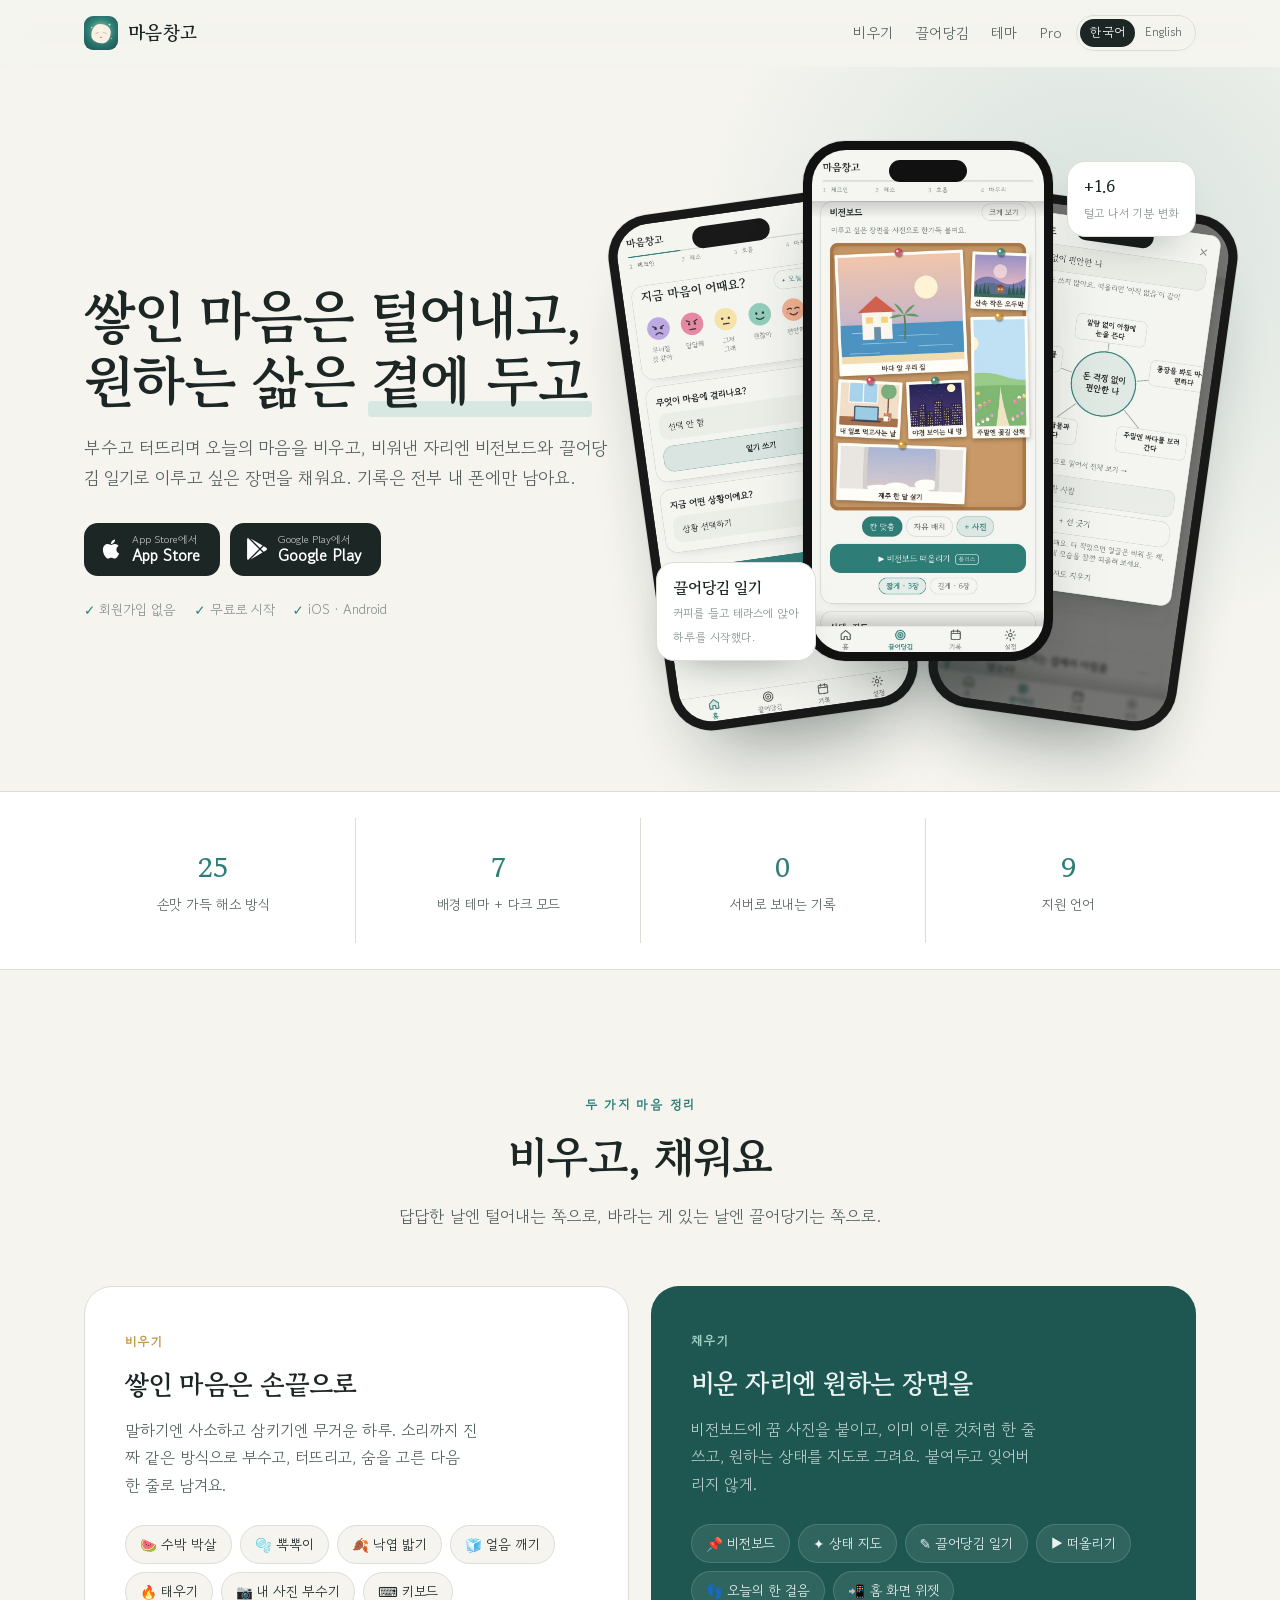
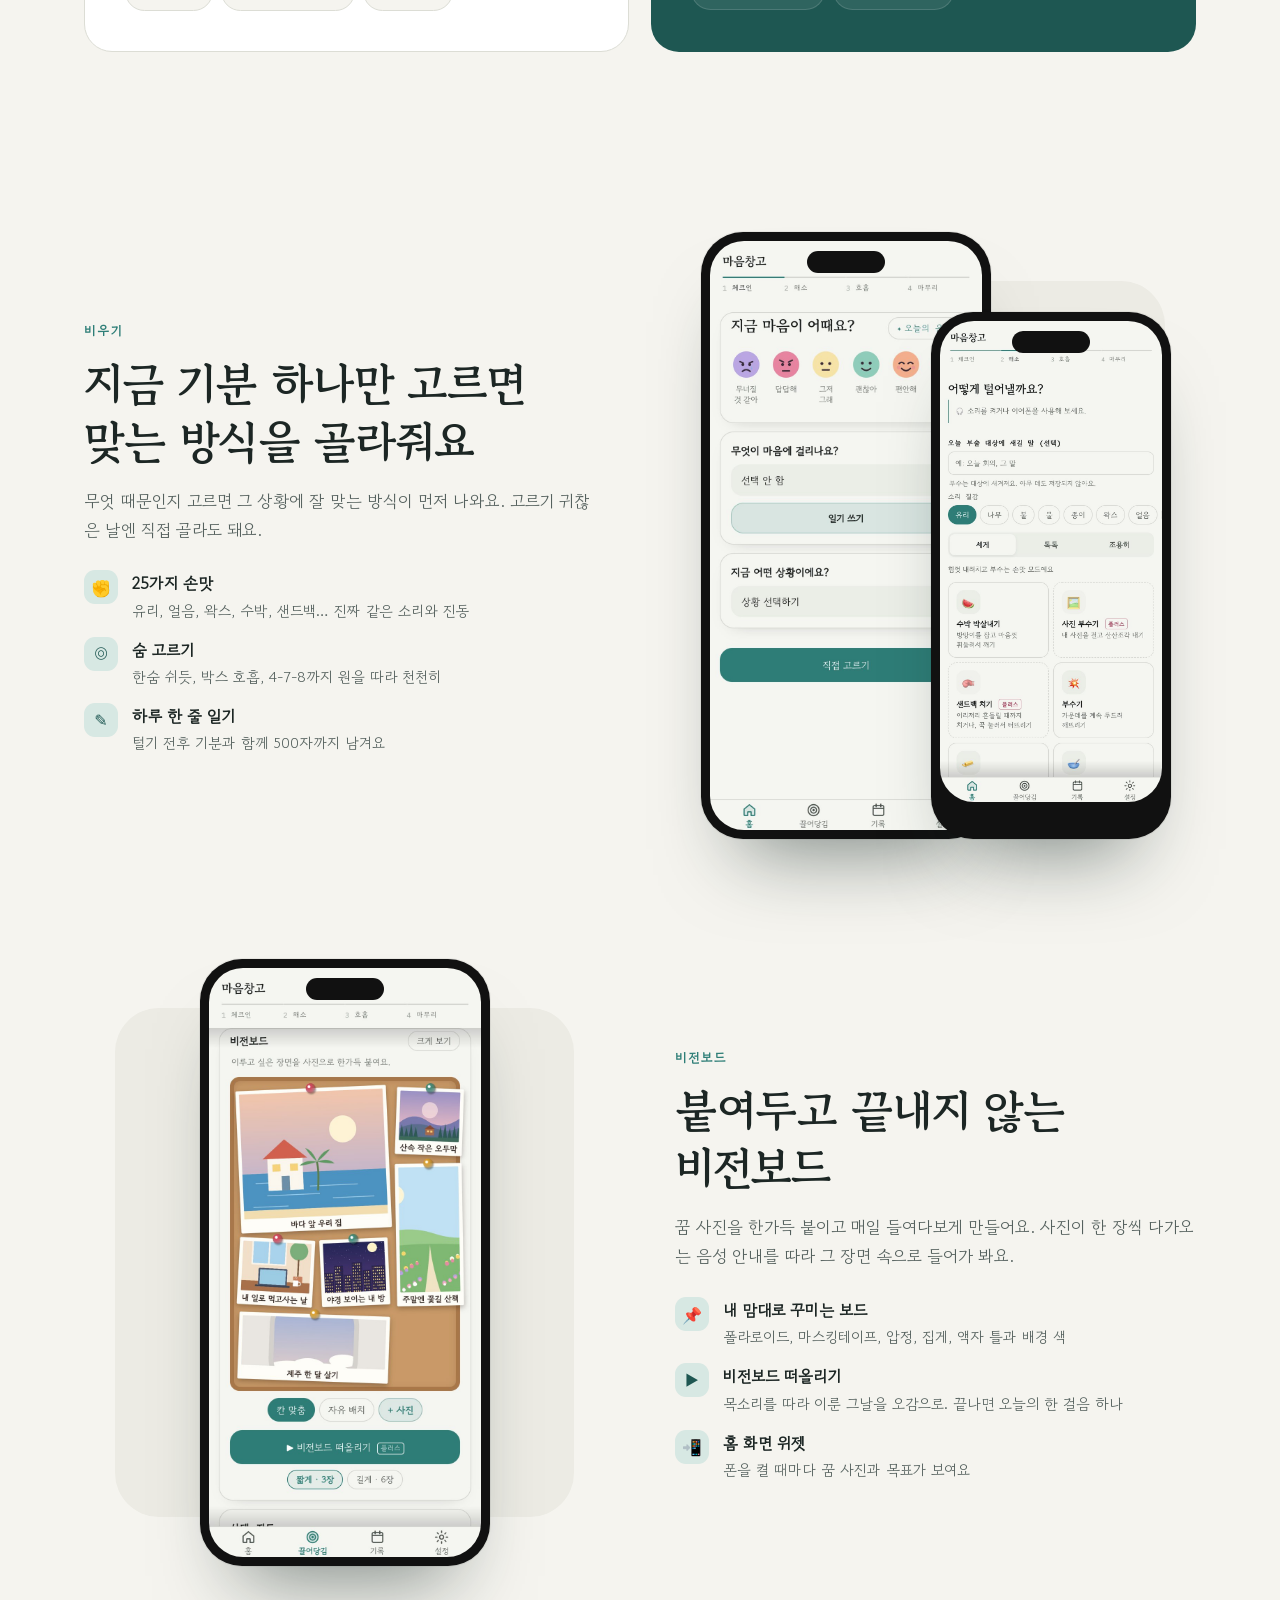
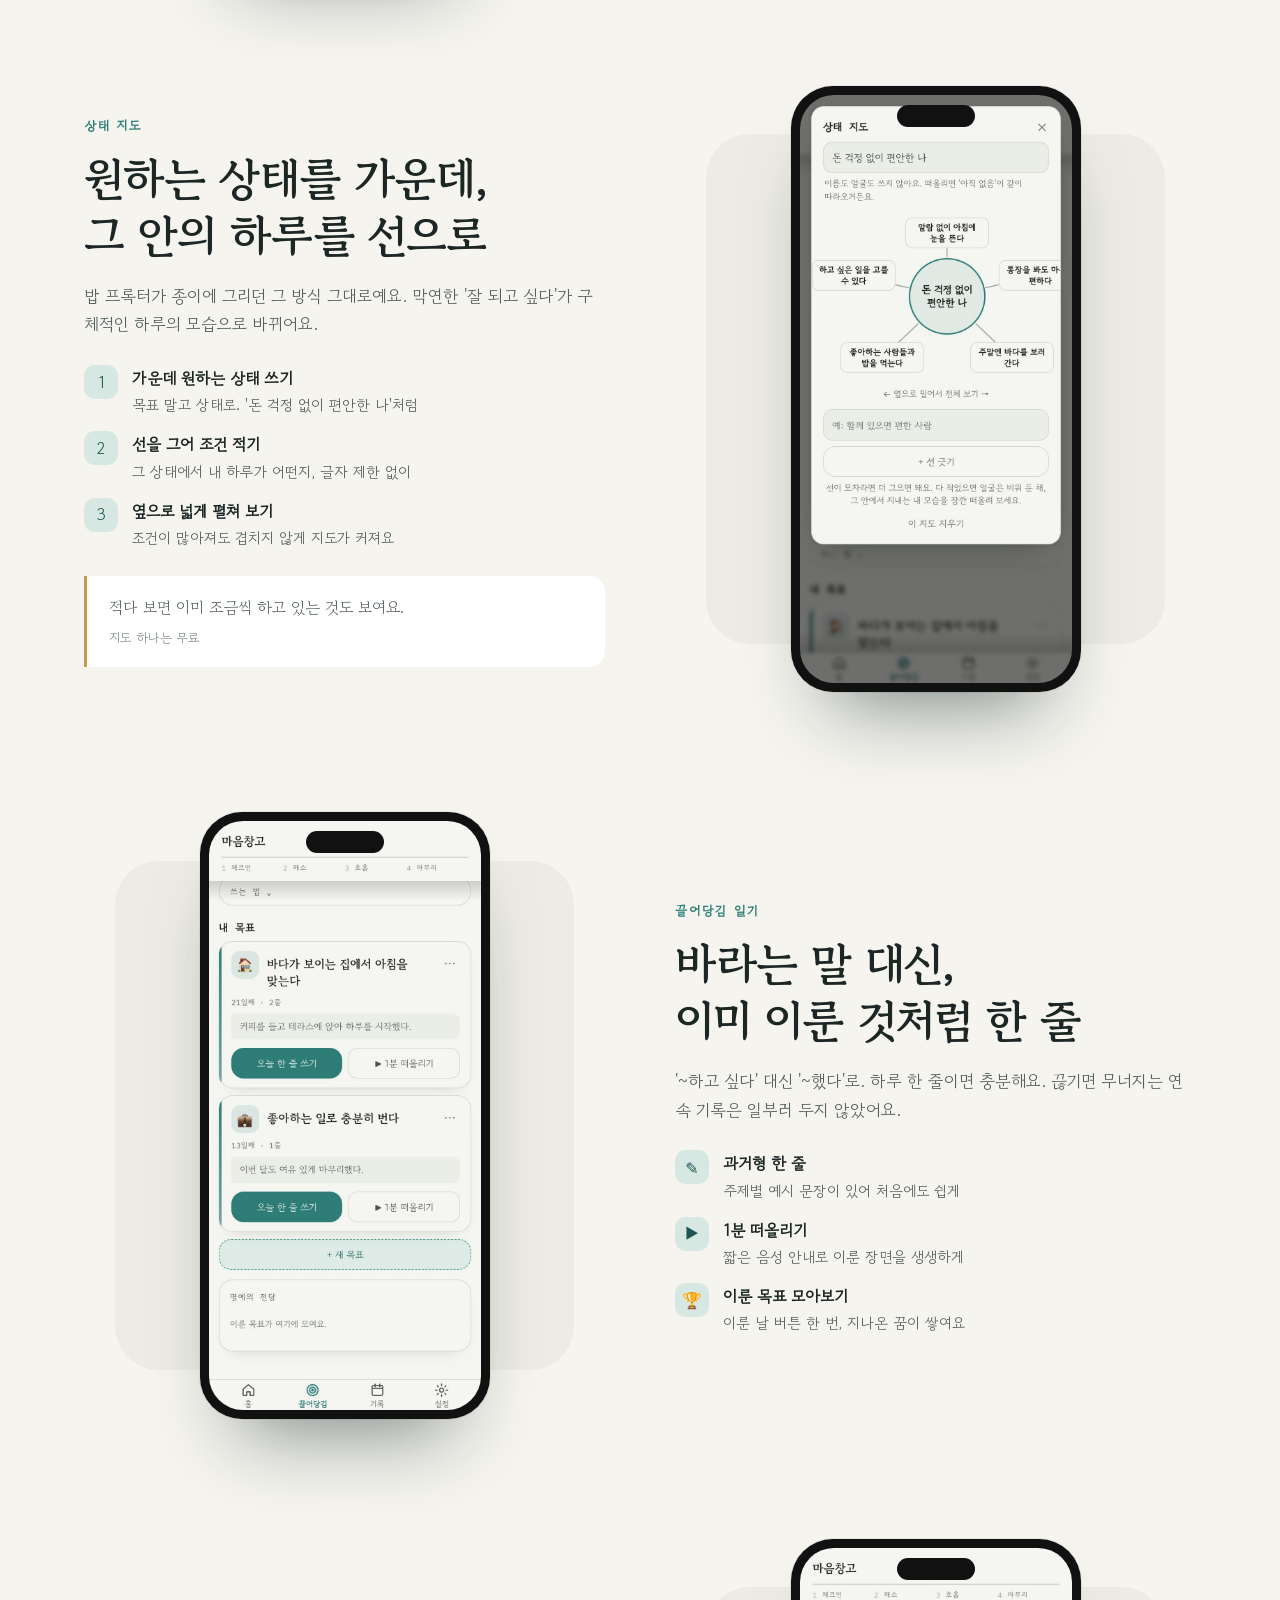
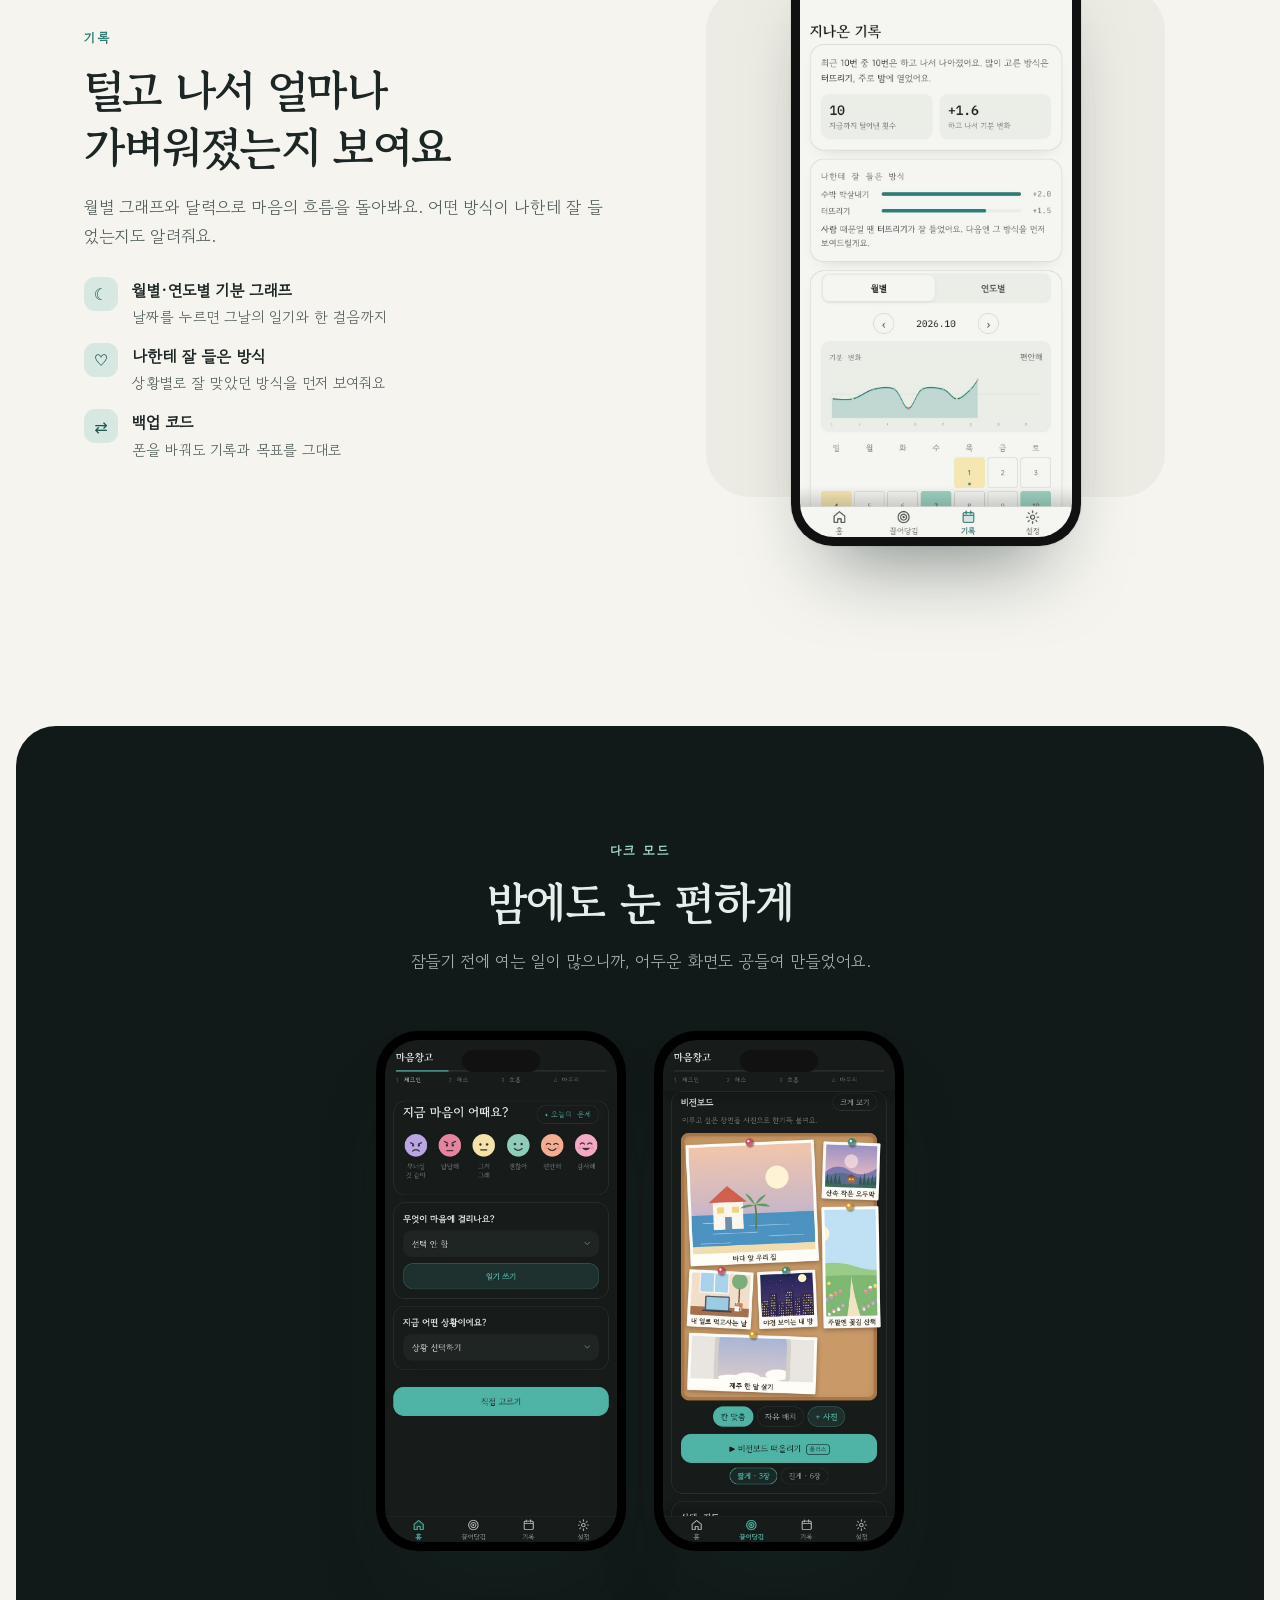
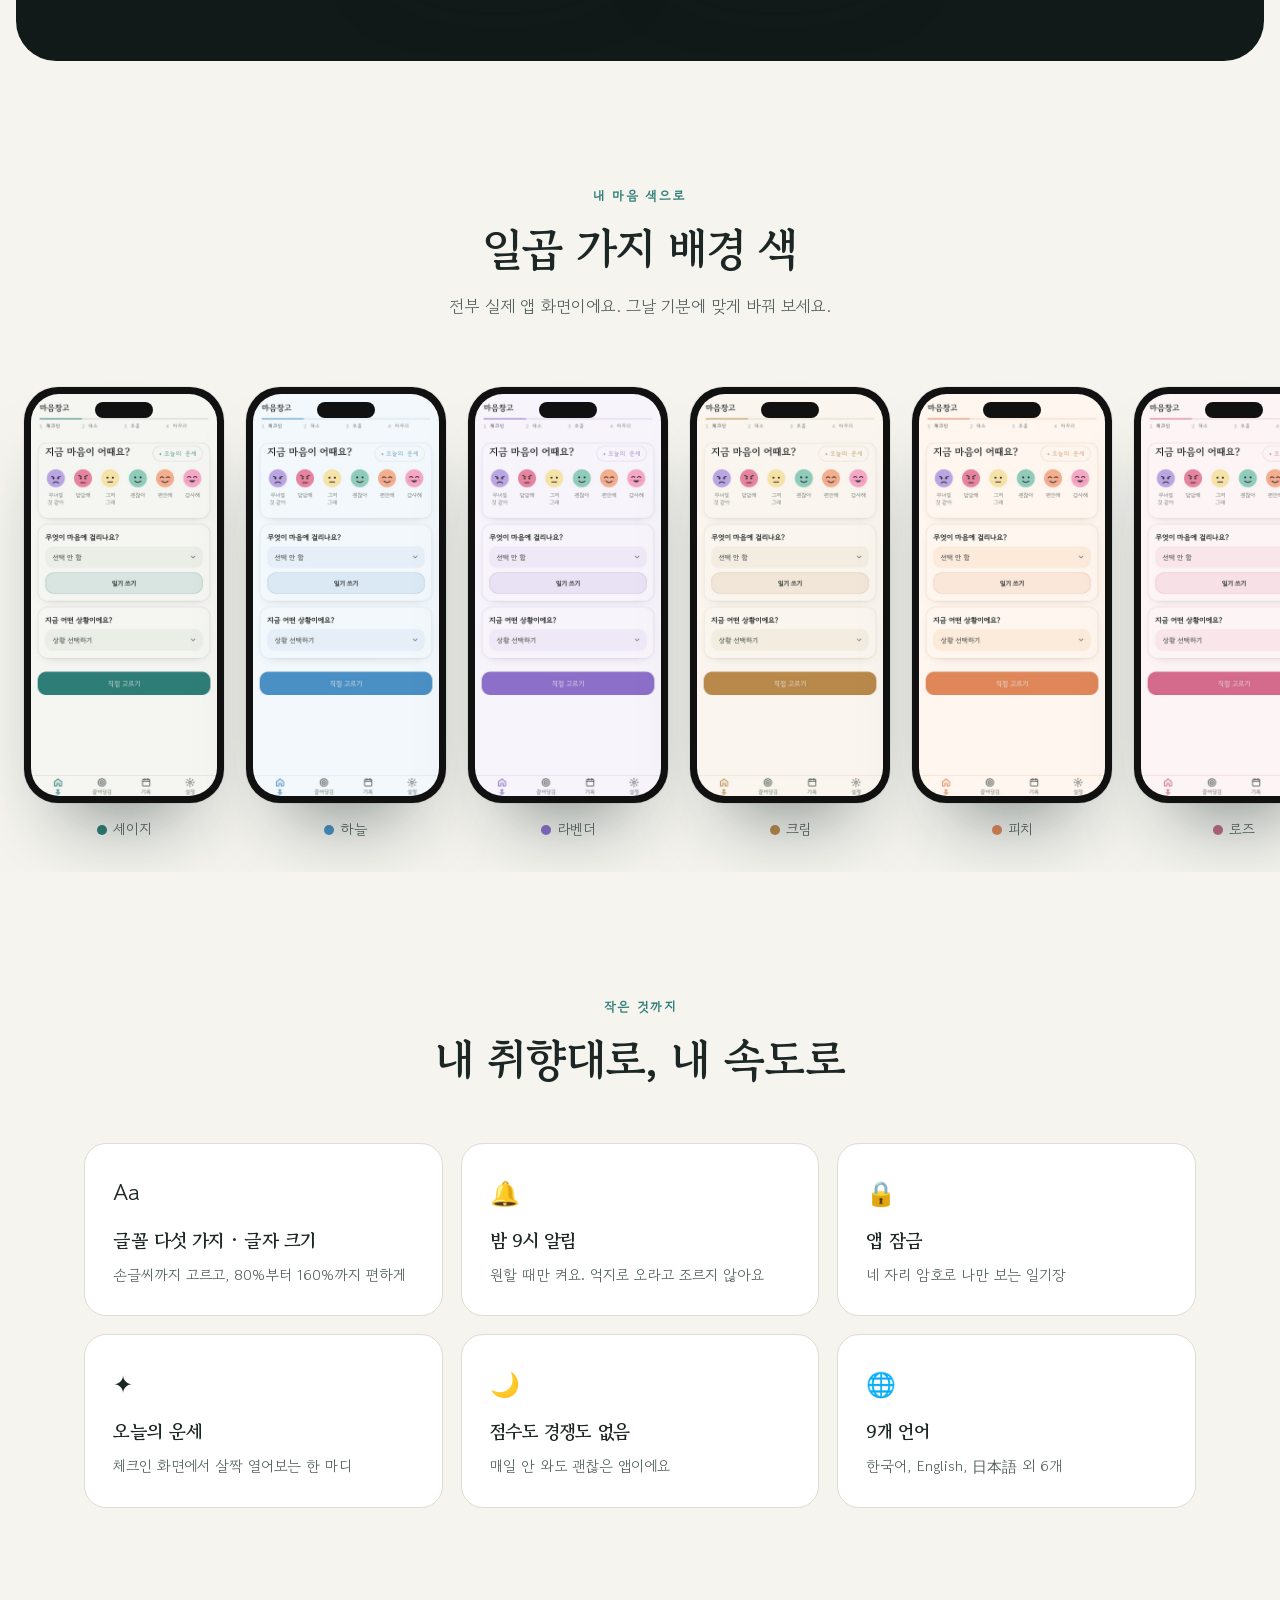
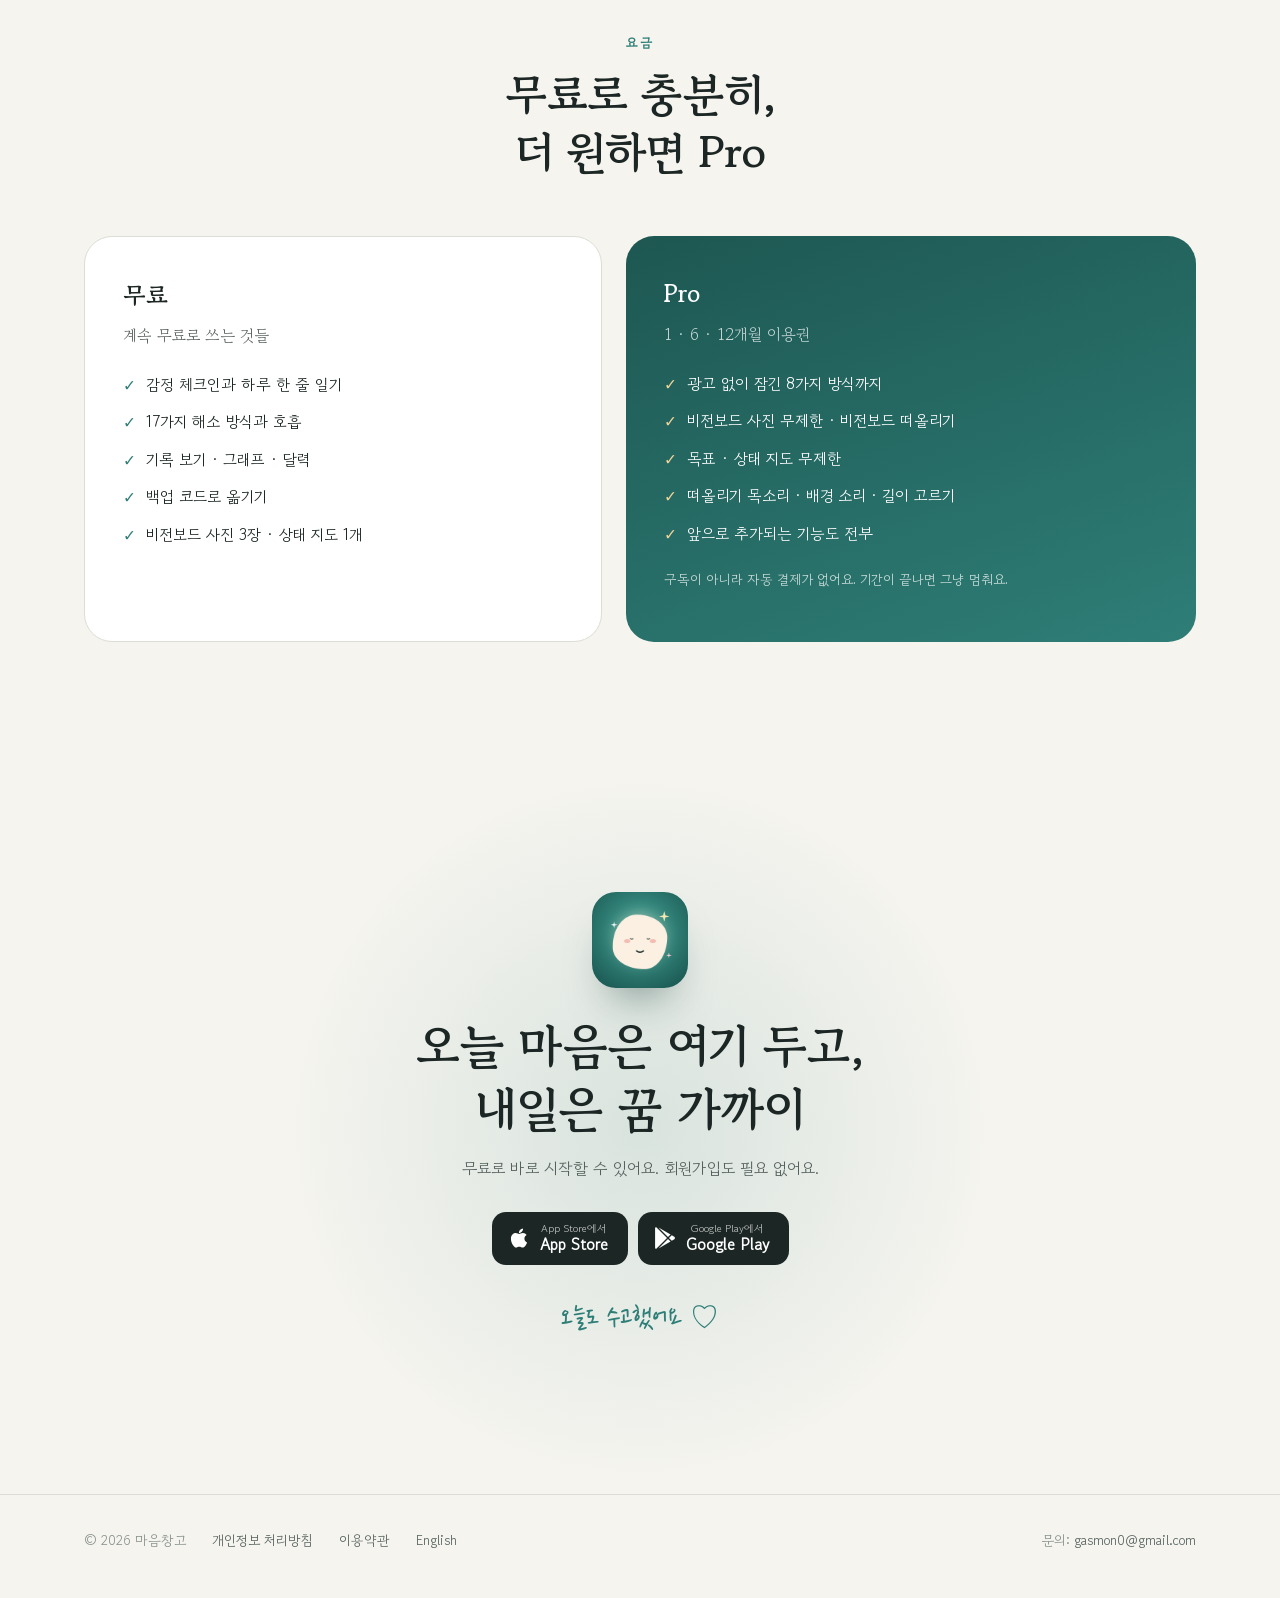
==== commit 6a0b40af: "Drop the NEW state map pill from the hero Co-Authored-By: Claude Opus 5.5 <noreply@anthropic.com>" ====
--- a/index.html
+++ b/index.html
@@ -44,7 +44,6 @@
 <section class="hero" id="top">
   <div class="wrap">
     <div class="reveal">
-      <span class="pill"><i>NEW</i>밥 프록터식 상태 지도</span>
       <h1>쌓인 마음은 털어내고,<br>원하는 삶은 <span class="u">곁에 두고</span></h1>
       <p class="sub">부수고 터뜨리며 오늘의 마음을 비우고, 비워낸 자리엔 비전보드와 끌어당김 일기로 이루고 싶은 장면을 채워요. 기록은 전부 내 폰에만 남아요.</p>
       <div class="stores">
